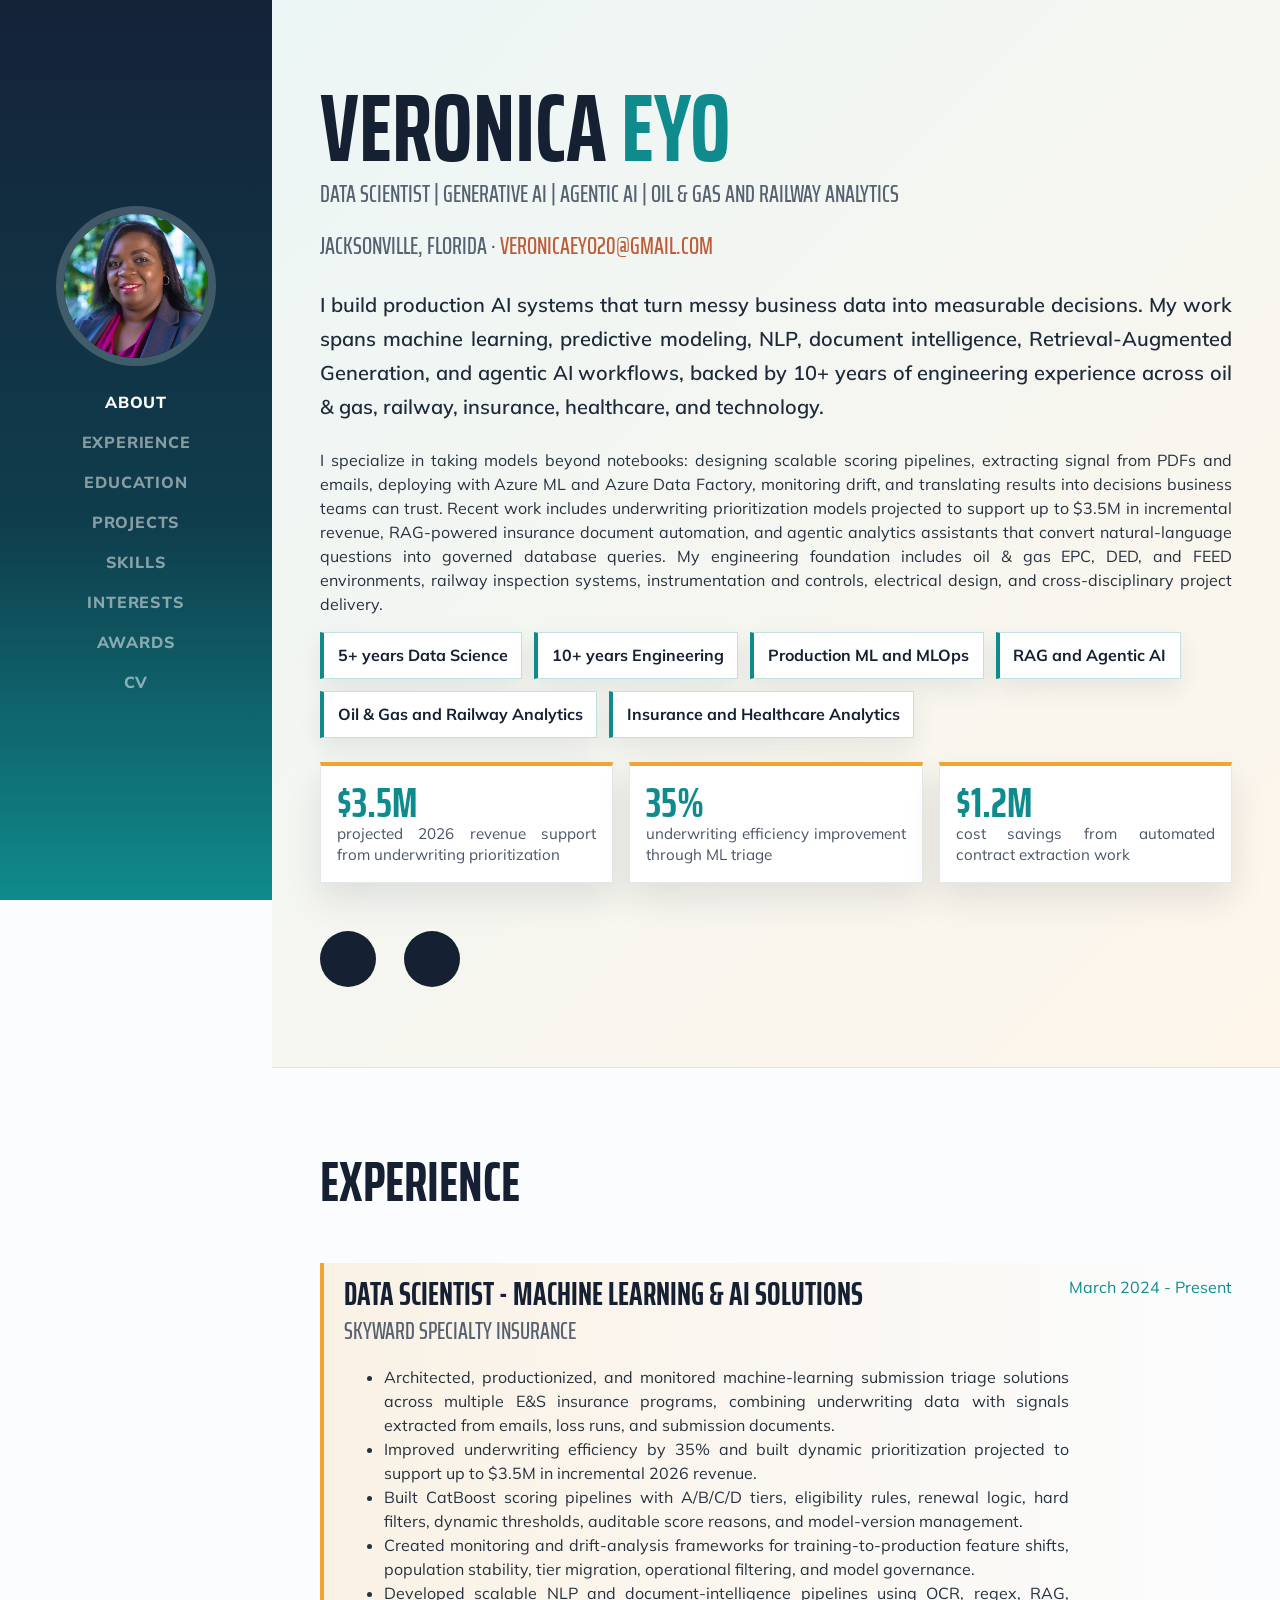
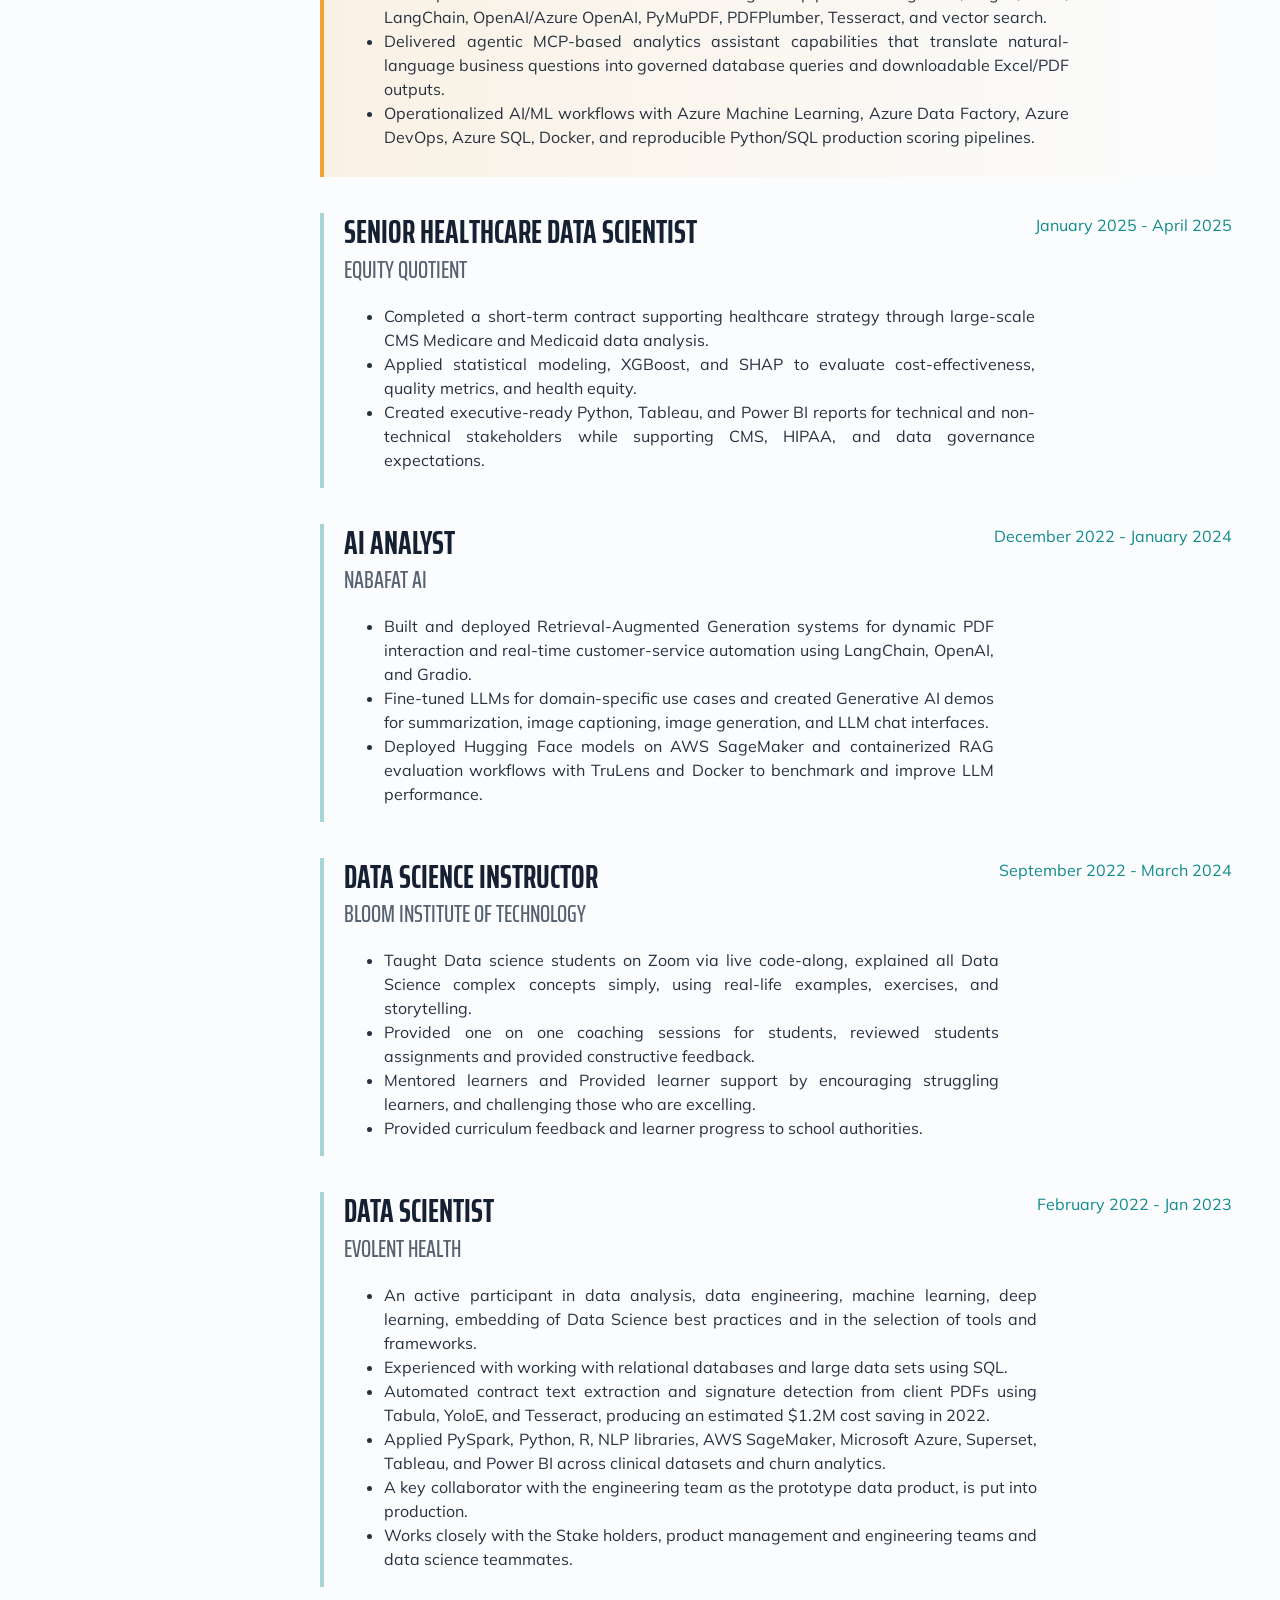
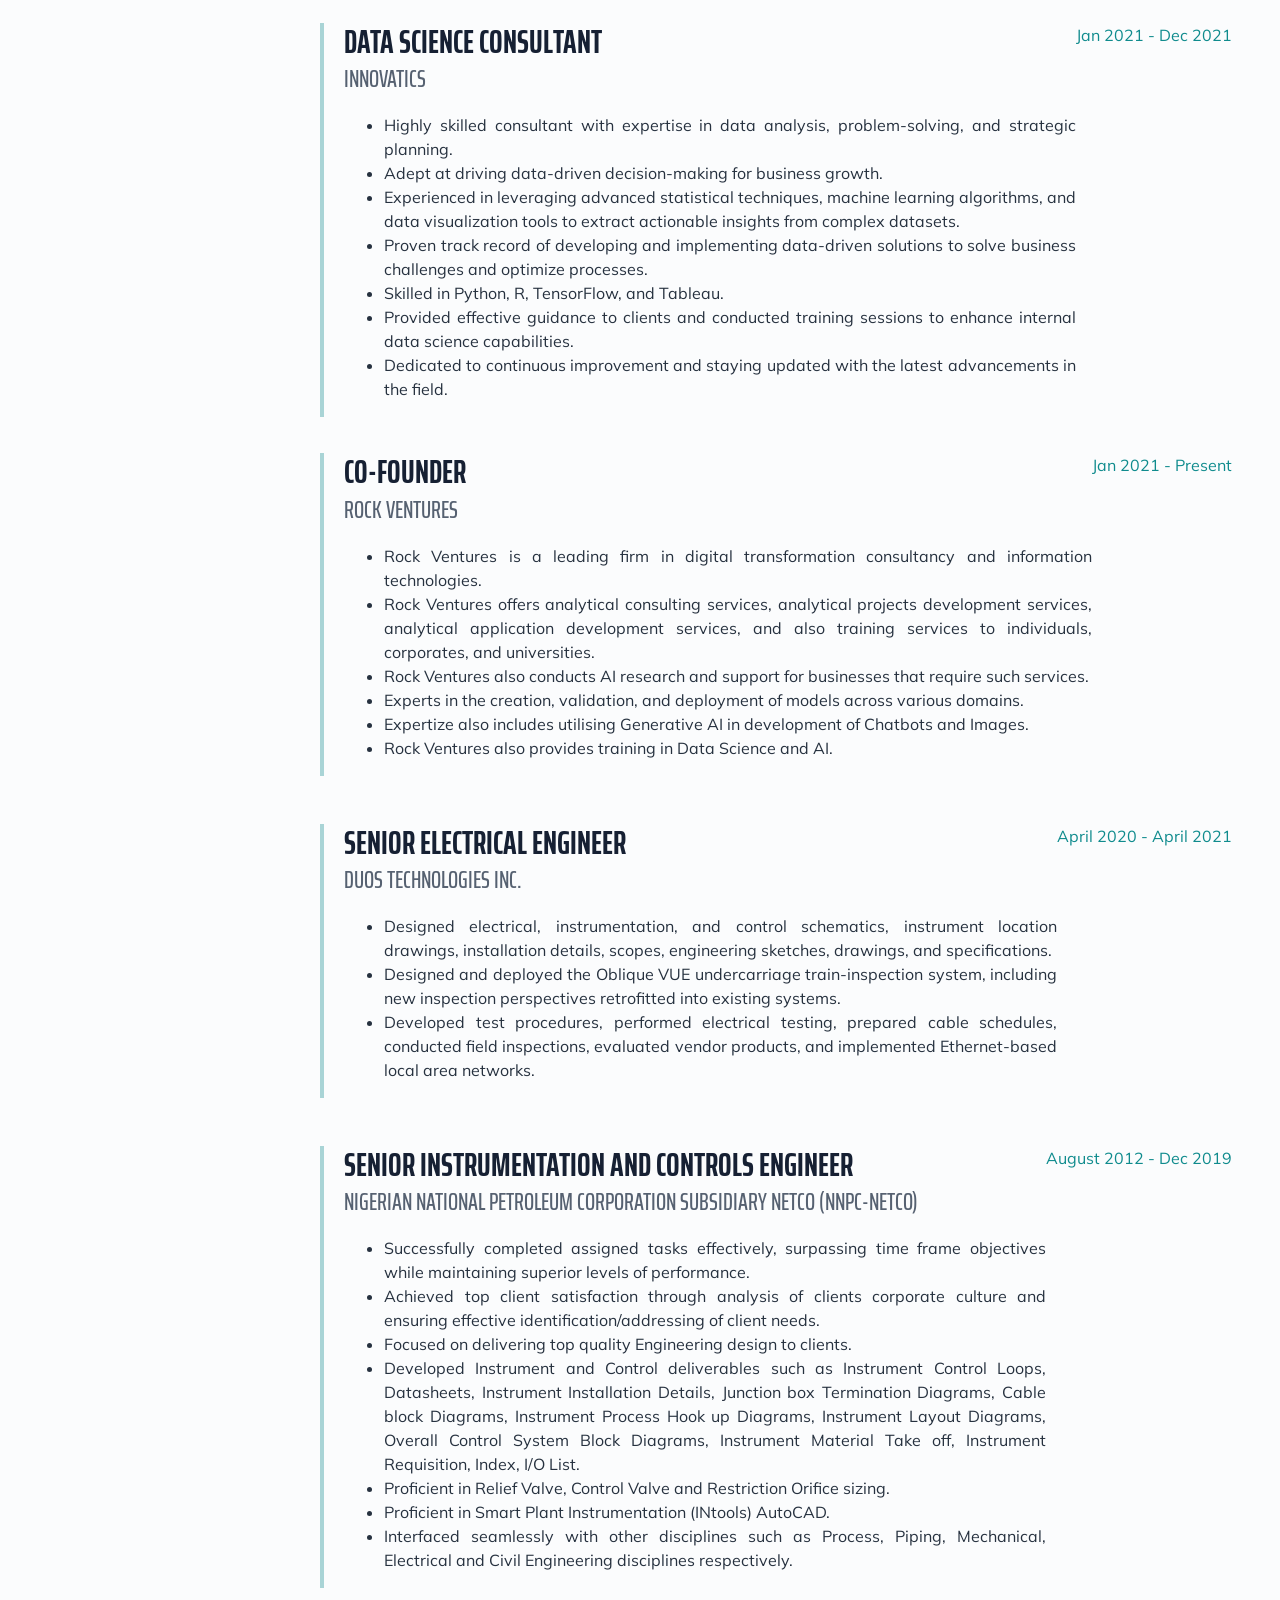
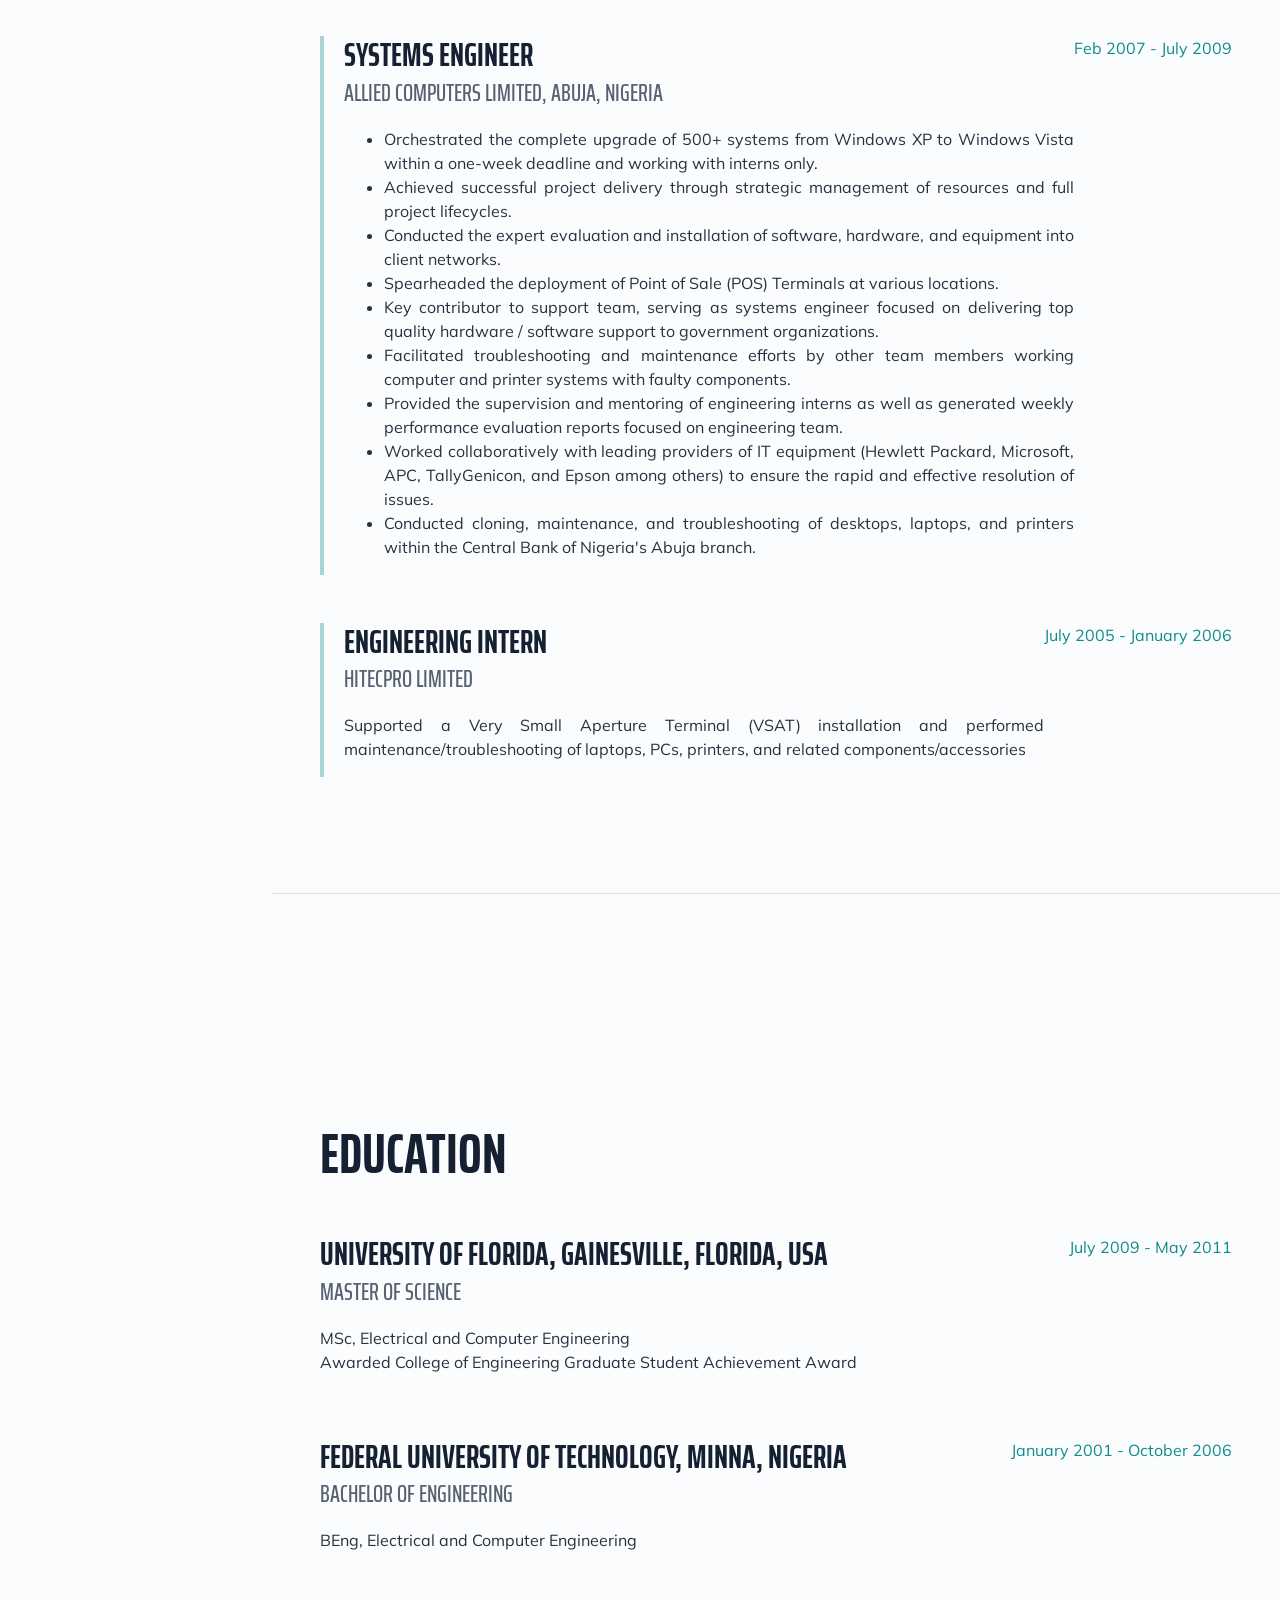
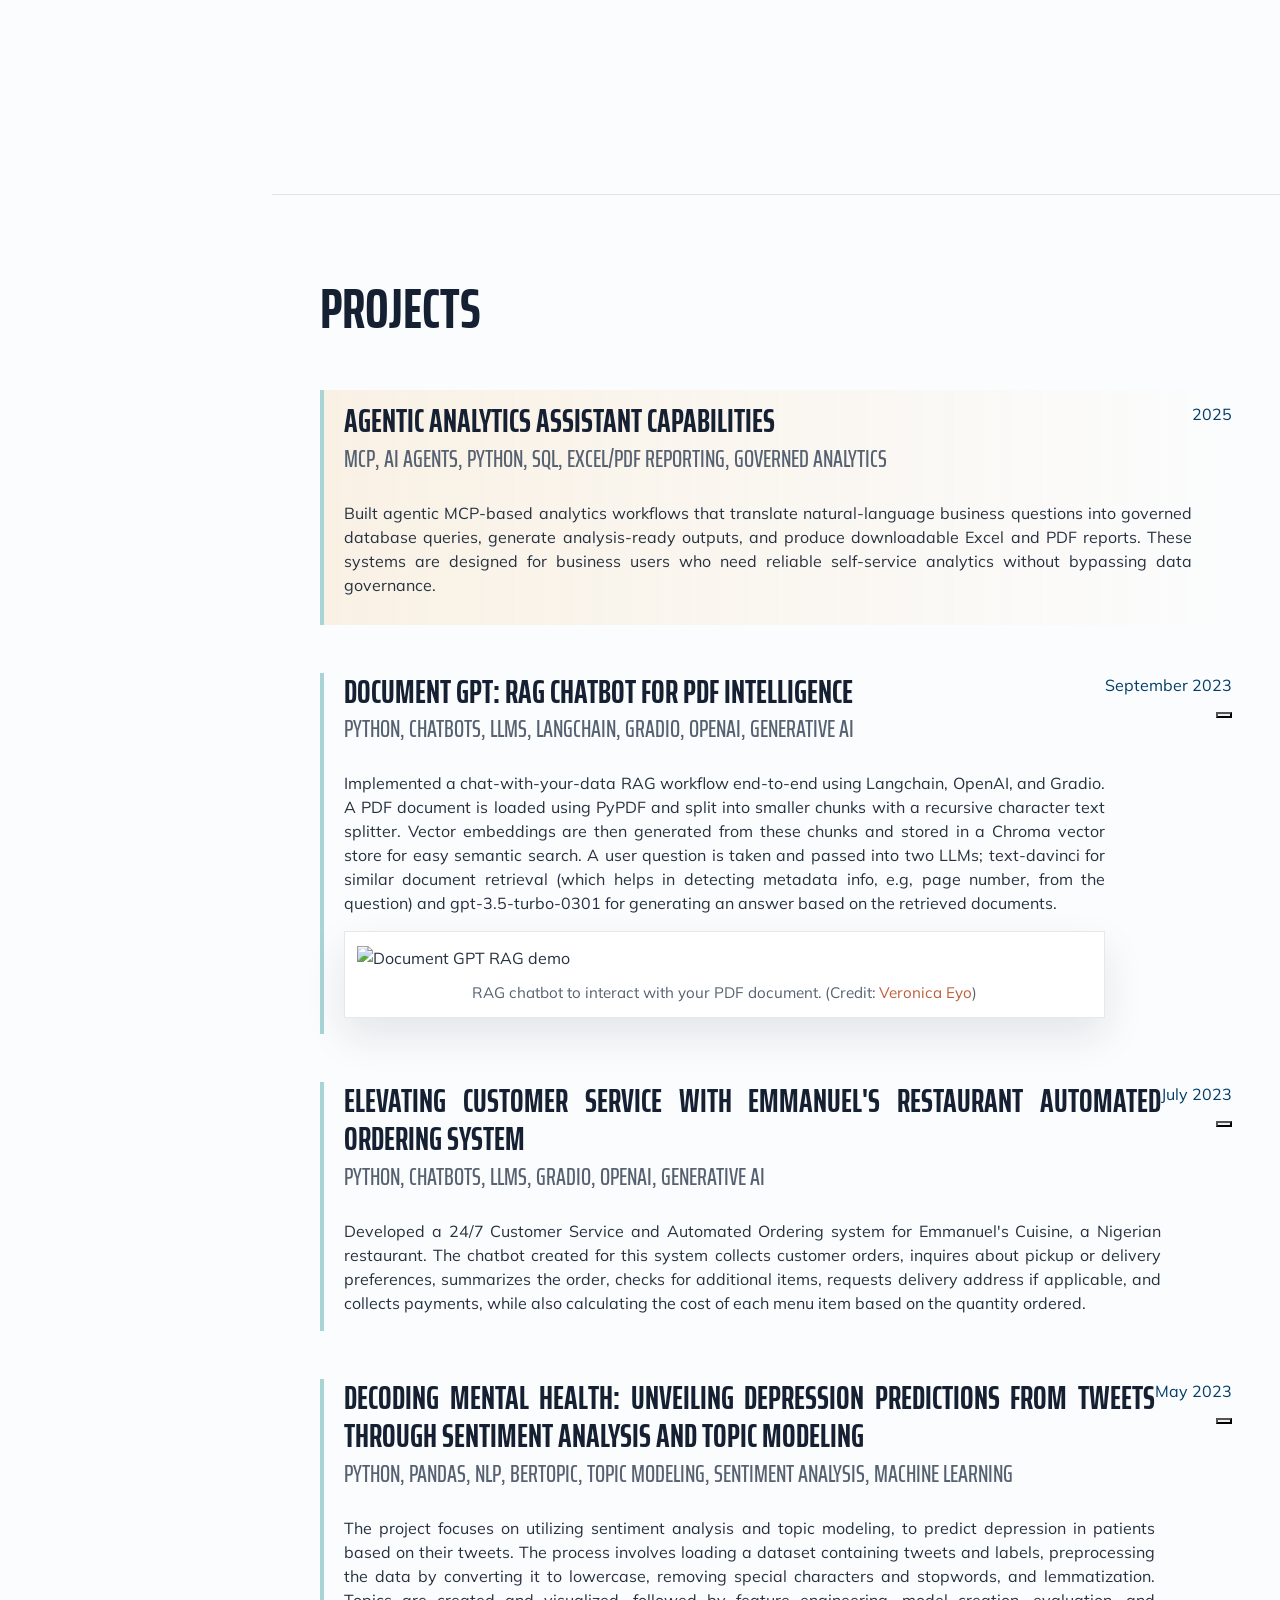
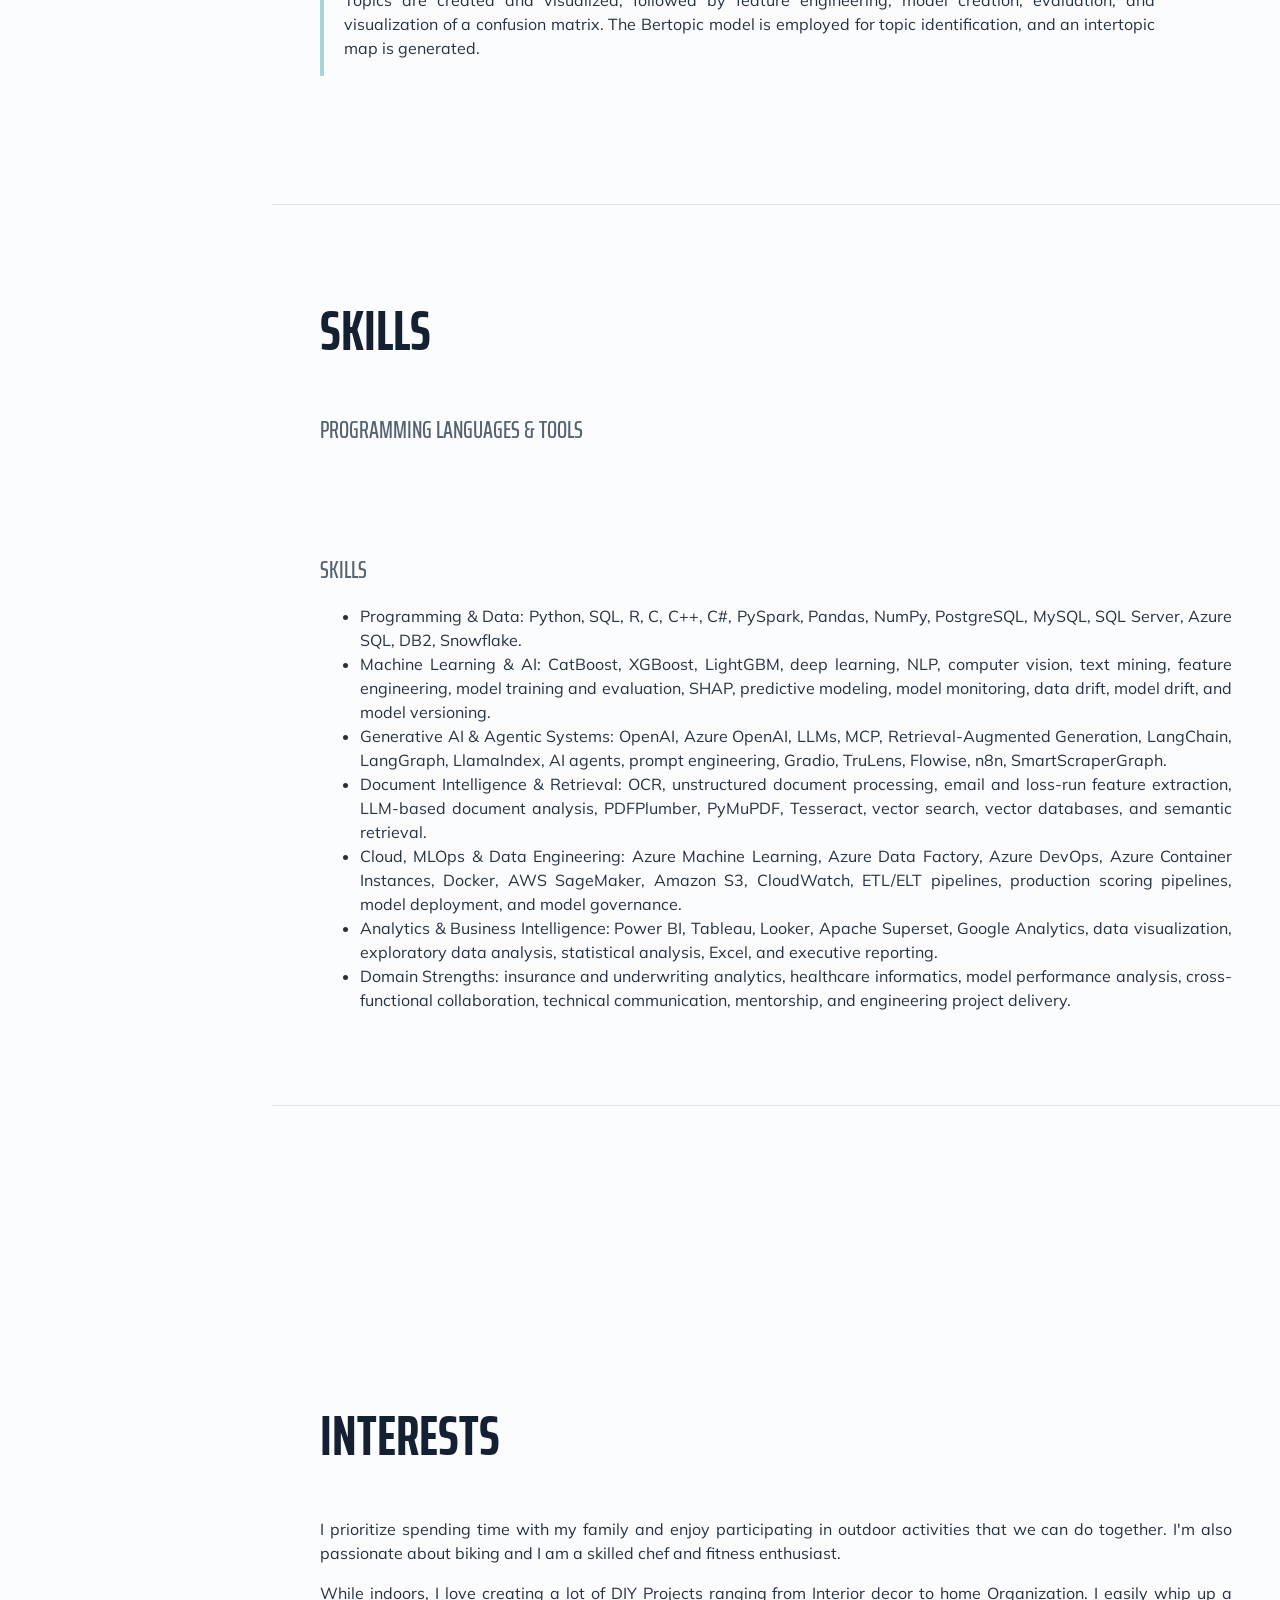
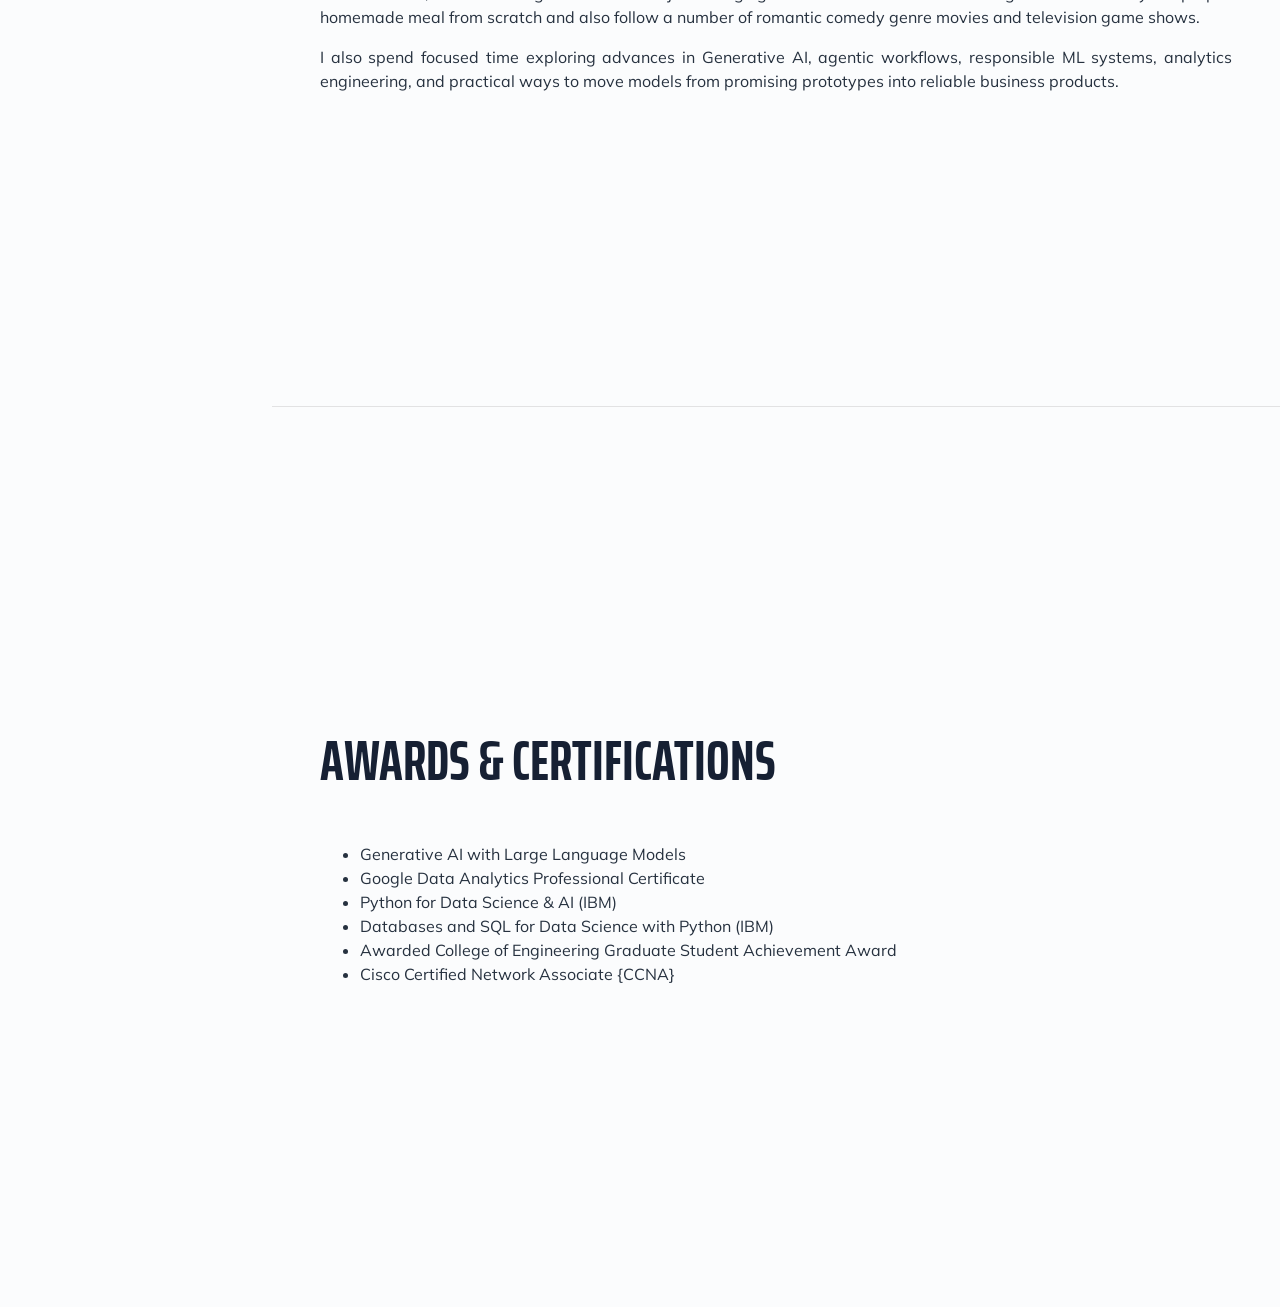
==== index.html @ ffce2d6c "Add Agentic Analytics Assistant project details to portfolio and remove duplicate entry" ====
<!DOCTYPE html>
<html lang="en">

<head>
  <meta charset="utf-8" />
  <meta name="viewport" content="width=device-width, initial-scale=1, shrink-to-fit=no" />
  <meta name="description" content="Veronica Eyo is a production-focused Data Scientist specializing in machine learning, Generative AI, RAG, document intelligence, and agentic AI systems." />
  <meta name="author" content="Veronica Eyo" />
  <title>Veronica Eyo | Data Scientist, Gen AI & Agentic AI</title>
  <link rel="icon" type="image/x-icon" href="assets/img/favicon.ico" />
  <!-- Font Awesome icons (free version)-->
  <script src="https://use.fontawesome.com/releases/v5.13.0/js/all.js" crossorigin="anonymous"></script>
  <!-- Google fonts-->
  <link href="https://fonts.googleapis.com/css?family=Saira+Extra+Condensed:500,700" rel="stylesheet" type="text/css" />
  <link href="https://fonts.googleapis.com/css?family=Muli:400,400i,800,800i" rel="stylesheet" type="text/css" />
  <!-- Core theme CSS (includes Bootstrap)-->
  <link href="css/styles.css" rel="stylesheet" />
  <script src="https://code.iconify.design/1/1.0.7/iconify.min.js"></script>
</head>

<body id="page-top" style="text-align: justify">
  <!-- Navigation-->
  <nav class="navbar navbar-expand-lg navbar-dark bg-primary fixed-top" id="sideNav">
    <a class="navbar-brand js-scroll-trigger" href="#page-top">
      <span class="d-block d-lg-none">VERONICA EYO</span>
      <span class="d-none d-lg-block"><img class="img-fluid img-profile rounded-circle mx-auto mb-2"
          src="assets/img/profile.jpg" alt="" /></span>
    </a>
    <button class="navbar-toggler" type="button" data-toggle="collapse" data-target="#navbarSupportedContent"
      aria-controls="navbarSupportedContent" aria-expanded="false" aria-label="Toggle navigation">
      <span class="navbar-toggler-icon"></span>
    </button>
    <div class="collapse navbar-collapse" id="navbarSupportedContent">
      <ul class="navbar-nav">
        <li class="nav-item">
          <a class="nav-link js-scroll-trigger" href="#about">About</a>
        </li>
        <li class="nav-item">
          <a class="nav-link js-scroll-trigger" href="#experience">Experience</a>
        </li>
        <li class="nav-item">
          <a class="nav-link js-scroll-trigger" href="#education">Education</a>
        </li>

        <li class="nav-item">
          <a class="nav-link js-scroll-trigger" href="#projects">Projects</a>
        </li>
        <li class="nav-item">
          <a class="nav-link js-scroll-trigger" href="#skills">Skills</a>
        </li>
        <li class="nav-item">
          <a class="nav-link js-scroll-trigger" href="#interests">Interests</a>
        </li>
        <li class="nav-item">
          <a class="nav-link js-scroll-trigger" href="#awards">Awards</a>
        </li>

        <li class="nav-item">
          <a class="nav-link js-scroll-trigger" href="veronicas%20resume_rag.pdf" target="_blank" rel="noopener">CV</a>
        </li>
      </ul>
    </div>
  </nav>
  <!-- Page Content-->
  <div class="container-fluid p-0">
    <!-- About-->
    <section class="resume-section" id="about">
      <div class="resume-section-content">
        <h1 class="mb-0">
          VERONICA
          <span class="text-primary"> EYO</span>
        </h1>
        <div class="subheading mb-3">
          Data Scientist | Generative AI | Agentic AI | Oil & Gas and Railway Analytics
        </div>
        <div class="subheading mb-4">
          Jacksonville, Florida &middot;
          <a href="mailto:veronicaeyo20@gmail.com">veronicaeyo20@gmail.com</a>
        </div>

        <p class="lead mb-4" style="text-align: justify">
          I build production AI systems that turn messy business data into measurable decisions. My work spans
          machine learning, predictive modeling, NLP, document intelligence, Retrieval-Augmented Generation,
          and agentic AI workflows, backed by 10+ years of engineering experience across oil & gas, railway,
          insurance, healthcare, and technology.
        </p>
        <p style="text-align: justify">
          I specialize in taking models beyond notebooks: designing scalable scoring pipelines, extracting signal from
          PDFs and emails, deploying with Azure ML and Azure Data Factory, monitoring drift, and translating results
          into decisions business teams can trust. Recent work includes underwriting prioritization models projected
          to support up to $3.5M in incremental revenue, RAG-powered insurance document automation, and agentic
          analytics assistants that convert natural-language questions into governed database queries. My engineering
          foundation includes oil & gas EPC, DED, and FEED environments, railway inspection systems, instrumentation
          and controls, electrical design, and cross-disciplinary project delivery.
        </p>
        <div class="hero-highlights mb-4">
          <span>5+ years Data Science</span>
          <span>10+ years Engineering</span>
          <span>Production ML and MLOps</span>
          <span>RAG and Agentic AI</span>
          <span>Oil & Gas and Railway Analytics</span>
          <span>Insurance and Healthcare Analytics</span>
        </div>
        <div class="impact-grid mb-5">
          <div class="impact-card">
            <strong>$3.5M</strong>
            <span>projected 2026 revenue support from underwriting prioritization</span>
          </div>
          <div class="impact-card">
            <strong>35%</strong>
            <span>underwriting efficiency improvement through ML triage</span>
          </div>
          <div class="impact-card">
            <strong>$1.2M</strong>
            <span>cost savings from automated contract extraction work</span>
          </div>
        </div>

        <p></p>
        <div class="social-icons">
          <a class="social-icon" href="https://www.linkedin.com/in/veronica-eyo-4a17896/" target="_blank" rel="noopener"><i
              class="fab fa-linkedin-in"></i></a>
          <a class="social-icon" href="https://github.com/veronicaeyo" target="_blank" rel="noopener"><i class="fab fa-github"></i></a>
        </div>
      </div>
    </section>
    <hr class="m-0" />
    <!-- Experience-->
    <section class="resume-section" id="experience">
      <div class="resume-section-content">
        <h2 class="mb-5">Experience</h2>
        <div class="d-flex flex-column flex-md-row justify-content-between">
          <div class="flex-grow-1">
            <h3 class="mb-0">Data Scientist - Machine Learning & AI Solutions</h3>
            <div class="subheading mb-3">Skyward Specialty Insurance</div>
            <p style="text-align:justify;">
            <ul>
              <li>Architected, productionized, and monitored machine-learning submission triage solutions across multiple E&S insurance programs, combining underwriting data with signals extracted from emails, loss runs, and submission documents.</li>
              <li>Improved underwriting efficiency by 35% and built dynamic prioritization projected to support up to $3.5M in incremental 2026 revenue.</li>
              <li>Built CatBoost scoring pipelines with A/B/C/D tiers, eligibility rules, renewal logic, hard filters, dynamic thresholds, auditable score reasons, and model-version management.</li>
              <li>Created monitoring and drift-analysis frameworks for training-to-production feature shifts, population stability, tier migration, operational filtering, and model governance.</li>
              <li>Developed scalable NLP and document-intelligence pipelines using OCR, regex, RAG, LangChain, OpenAI/Azure OpenAI, PyMuPDF, PDFPlumber, Tesseract, and vector search.</li>
              <li>Delivered agentic MCP-based analytics assistant capabilities that translate natural-language business questions into governed database queries and downloadable Excel/PDF outputs.</li>
              <li>Operationalized AI/ML workflows with Azure Machine Learning, Azure Data Factory, Azure DevOps, Azure SQL, Docker, and reproducible Python/SQL production scoring pipelines.</li>
            </ul>
            </p>
          </div>
          <div class="flex-shrink-0">
            <span class="text-primary">March 2024 - Present</span>
          </div>
        </div>
        <div class="d-flex flex-column flex-md-row justify-content-between">
          <div class="flex-grow-1">
            <h3 class="mb-0">Senior Healthcare Data Scientist</h3>
            <div class="subheading mb-3">Equity Quotient</div>
            <p>
            <ul>
              <li>Completed a short-term contract supporting healthcare strategy through large-scale CMS Medicare and Medicaid data analysis.</li>
              <li>Applied statistical modeling, XGBoost, and SHAP to evaluate cost-effectiveness, quality metrics, and health equity.</li>
              <li>Created executive-ready Python, Tableau, and Power BI reports for technical and non-technical stakeholders while supporting CMS, HIPAA, and data governance expectations.</li>
            </ul>
            </p>
          </div>
          <div class="flex-shrink-0">
            <span class="text-primary">January 2025 - April 2025</span>
          </div>
        </div>
        <div class="d-flex flex-column flex-md-row justify-content-between">
          <div class="flex-grow-1">
            <h3 class="mb-0">AI Analyst</h3>
            <div class="subheading mb-3">Nabafat AI</div>
            <p>
            <ul>
              <li>Built and deployed Retrieval-Augmented Generation systems for dynamic PDF interaction and real-time customer-service automation using LangChain, OpenAI, and Gradio.</li>
              <li>Fine-tuned LLMs for domain-specific use cases and created Generative AI demos for summarization, image captioning, image generation, and LLM chat interfaces.</li>
              <li>Deployed Hugging Face models on AWS SageMaker and containerized RAG evaluation workflows with TruLens and Docker to benchmark and improve LLM performance.</li>
            </ul>
            </p>
          </div>
          <div class="flex-shrink-0">
            <span class="text-primary">December 2022 - January 2024</span>
          </div>
        </div>
        <div class="d-flex flex-column flex-md-row justify-content-between">
          <div class="flex-grow-1">
            <h3 class="mb-0">Data Science Instructor</h3>
            <div class="subheading mb-3">Bloom Institute of Technology</div>
            <p>
            <ul>
              <li>Taught Data science students on Zoom via live code-along, explained all Data Science complex concepts
                simply, using real-life examples, exercises, and storytelling.</li>
              <li>Provided one on one coaching sessions for students, reviewed students assignments and provided
                constructive feedback.</li>
              <li>Mentored learners and Provided learner support by encouraging struggling learners, and challenging
                those who are excelling.</li>
              <li>Provided curriculum feedback and learner progress to school authorities.</li>
            </ul>
            </p>
          </div>
          <div class="flex-shrink-0">
            <span class="text-primary">September 2022 - March 2024</span>
          </div>
        </div>
        <div class="d-flex flex-column flex-md-row justify-content-between">
          <div class="flex-grow-1">
            <h3 class="mb-0">Data Scientist</h3>
            <div class="subheading mb-3">Evolent Health</div>
            <p style="text-align:justify;">
            <ul>
              <li>An active participant in data analysis, data engineering, machine learning, deep learning, embedding
                of Data Science best practices and in the selection of tools and frameworks.</li>
              <li>Experienced with working with relational databases and large data sets using SQL.</li>
              <li>Automated contract text extraction and signature detection from client PDFs using Tabula, YoloE, and Tesseract, producing an estimated $1.2M cost saving in 2022.</li>
              <li>Applied PySpark, Python, R, NLP libraries, AWS SageMaker, Microsoft Azure, Superset, Tableau, and Power BI across clinical datasets and churn analytics.</li>
              <li>A key collaborator with the engineering team as the prototype data product, is put into production.
              </li>
              <li>Works closely with the Stake holders, product management and engineering teams and data science
                teammates.</li>
            </ul>
            </p>
          </div>
          <div class="flex-shrink-0">
            <span class="text-primary">February 2022 - Jan 2023</span>
          </div>
        </div>
        <div class="d-flex flex-column flex-md-row justify-content-between">
          <div class="flex-grow-1">
            <h3 class="mb-0">Data Science Consultant</h3>
            <div class="subheading mb-3">Innovatics</div>
            <p>
            <ul>
              <li>Highly skilled consultant with expertise in data analysis, problem-solving, and strategic planning.
              </li>
              <li>Adept at driving data-driven decision-making for business growth.</li>
              <li>Experienced in leveraging advanced statistical techniques, machine learning algorithms, and data
                visualization tools to extract actionable insights from complex datasets.</li>
              <li>Proven track record of developing and implementing data-driven solutions to solve business challenges
                and optimize processes.</li>
              <li>Skilled in Python, R, TensorFlow, and Tableau.</li>
              <li>Provided effective guidance to clients and conducted training sessions to enhance internal data
                science capabilities.</li>
              <li>Dedicated to continuous improvement and staying updated with the latest advancements in the field.
              </li>
            </ul>
            </p>
          </div>
          <div class="flex-shrink-0">
            <span class="text-primary">Jan 2021 - Dec 2021</span>
          </div>
        </div>
        <div class="d-flex flex-column flex-md-row justify-content-between mb-5">
          <div class="flex-grow-1">
            <h3 class="mb-0">Co-Founder</h3>
            <div class="subheading mb-3">Rock Ventures</div>
            <p>
            <ul>
              <li>Rock Ventures is a leading firm in digital transformation consultancy and information technologies.
              </li>
              <li>Rock Ventures offers analytical consulting services, analytical projects development services,
                analytical application development services, and also training services to individuals, corporates, and
                universities.</li>
              <li>Rock Ventures also conducts AI research and support for businesses that require such services.</li>
              <li>Experts in the creation, validation, and deployment of models across various domains.</li>
              <li>Expertize also includes utilising Generative AI in development of Chatbots and Images.</li>
              <li>Rock Ventures also provides training in Data Science and AI.</li>
            </ul>
            </p>
          </div>
          <div class="flex-shrink-0">
            <span class="text-primary">Jan 2021 - Present</span>
          </div>
        </div>
        <div class="d-flex flex-column flex-md-row justify-content-between mb-5">
          <div class="flex-grow-1">
            <h3 class="mb-0">Senior Electrical Engineer</h3>
            <div class="subheading mb-3">Duos Technologies Inc.</div>
            <p>
            <ul>
              <li>Designed electrical, instrumentation, and control schematics, instrument location drawings, installation details, scopes, engineering sketches, drawings, and specifications.</li>
              <li>Designed and deployed the Oblique VUE undercarriage train-inspection system, including new inspection perspectives retrofitted into existing systems.</li>
              <li>Developed test procedures, performed electrical testing, prepared cable schedules, conducted field inspections, evaluated vendor products, and implemented Ethernet-based local area networks.</li>
            </ul>
            </p>
          </div>
          <div class="flex-shrink-0">
            <span class="text-primary">April 2020 - April 2021</span>
          </div>
        </div>
        <div class="d-flex flex-column flex-md-row justify-content-between mb-5">
          <div class="flex-grow-1">
            <h3 class="mb-0">Senior Instrumentation and Controls Engineer</h3>
            <div class="subheading mb-3">
              Nigerian National Petroleum Corporation Subsidiary NETCO
              (NNPC-NETCO)
            </div>
            <ul>
              <li>
                Successfully completed assigned tasks effectively, surpassing
                time frame objectives while maintaining superior levels of
                performance.
              </li>
              <li>
                Achieved top client satisfaction through analysis of clients
                corporate culture and ensuring effective identification/addressing of client needs.
              </li>
              <li>
                Focused on delivering top quality Engineering design to
                clients.
              </li>
              <li>
                Developed Instrument and Control deliverables such as
                Instrument Control Loops, Datasheets, Instrument Installation
                Details, Junction box Termination Diagrams, Cable block
                Diagrams, Instrument Process Hook up Diagrams,
                Instrument Layout Diagrams, Overall Control System Block
                Diagrams, Instrument Material Take off, Instrument
                Requisition, Index, I/O List.
              </li>
              <li>
                Proficient in Relief Valve, Control Valve and Restriction
                Orifice sizing.
              </li>
              <li>
                Proficient in Smart Plant Instrumentation (INtools)
                AutoCAD.
              </li>
              <li>
                Interfaced seamlessly with other disciplines such as Process,
                Piping, Mechanical, Electrical and Civil Engineering
                disciplines respectively.
              </li>
            </ul>
          </div>
          <div class="flex-shrink-0">
            <span class="text-primary">August 2012 - Dec 2019</span>
          </div>
        </div>
        <div class="d-flex flex-column flex-md-row justify-content-between mb-5">
          <div class="flex-grow-1">
            <h3 class="mb-0">Systems Engineer</h3>
            <div class="subheading mb-3">
              Allied Computers Limited, Abuja, Nigeria
            </div>
            <p>
            <ul>
              <li>Orchestrated the complete upgrade of 500+ systems from Windows XP to Windows Vista within a one-week
                deadline and working with interns only.</li>
              <li>Achieved successful project delivery through strategic management of resources and full project
                lifecycles.</li>
              <li>Conducted the expert evaluation and installation of software, hardware, and equipment into client
                networks.</li>
              <li>Spearheaded the deployment of Point of Sale (POS) Terminals at various locations.</li>
              <li>Key contributor to support team, serving as systems engineer focused on delivering top quality
                hardware / software support to government organizations.</li>
              <li>Facilitated troubleshooting and maintenance efforts by other team members working computer and printer
                systems with faulty components.</li>
              <li>Provided the supervision and mentoring of engineering interns as well as generated weekly performance
                evaluation reports focused on engineering team.</li>
              <li>Worked collaboratively with leading providers of IT equipment (Hewlett Packard, Microsoft, APC,
                TallyGenicon, and Epson among others) to ensure the rapid and effective resolution of issues.</li>
              <li>Conducted cloning, maintenance, and troubleshooting of desktops, laptops, and printers within the
                Central Bank of Nigeria's Abuja branch.</li>
            </ul>
            </p>
          </div>
          <div class="flex-shrink-0">
            <span class="text-primary">Feb 2007 - July 2009</span>
          </div>
        </div>
        <div class="d-flex flex-column flex-md-row justify-content-between">
          <div class="flex-grow-1">
            <h3 class="mb-0">Engineering Intern</h3>
            <div class="subheading mb-3">Hitecpro Limited</div>
            <p>
              Supported a Very Small Aperture Terminal (VSAT) installation and
              performed maintenance/troubleshooting of laptops, PCs,
              printers, and related components/accessories
            </p>
          </div>
          <div class="flex-shrink-0">
            <span class="text-primary">July 2005 - January 2006</span>
          </div>
        </div>
      </div>
    </section>
    <hr class="m-0" />
    <!-- Education-->
    <section class="resume-section" id="education">
      <div class="resume-section-content">
        <h2 class="mb-5">Education</h2>
        <div class="d-flex flex-column flex-md-row justify-content-between mb-5">
          <div class="flex-grow-1">
            <h3 class="mb-0">
              University of Florida, Gainesville, Florida, USA
            </h3>
            <div class="subheading mb-3">Master of Science</div>
            <div>MSc, Electrical and Computer Engineering</div>
            <p>
              Awarded College of Engineering Graduate Student Achievement
              Award
            </p>
          </div>
          <div class="flex-shrink-0">
            <span class="text-primary">July 2009 - May 2011</span>
          </div>
        </div>
        <div class="d-flex flex-column flex-md-row justify-content-between">
          <div class="flex-grow-1">
            <h3 class="mb-0">
              Federal University of Technology, Minna, Nigeria
            </h3>
            <div class="subheading mb-3">Bachelor of Engineering</div>
            <div>BEng, Electrical and Computer Engineering</div>
            <p></p>
          </div>
          <div class="flex-shrink-0">
            <span class="text-primary">January 2001 - October 2006</span>
          </div>
        </div>
      </div>
    </section>
    <hr class="m-0" />
    <!-- Projects-->
    <section class="resume-section" id="projects">
      <div class="resume-section-content">
        <h2 class="mb-5">Projects</h2>
        <div class="d-flex flex-column flex-md-row justify-content-between mb-5 project-callout">
          <div class="flex-grow-1">
            <h3 class="mb-0">Agentic Analytics Assistant Capabilities</h3>
            <div class="subheading mb-4">MCP, AI Agents, Python, SQL, Excel/PDF Reporting, Governed Analytics
            </div>
            <p style="text-align:justify;"> Built agentic MCP-based analytics workflows that translate
              natural-language business questions into governed database queries, generate analysis-ready outputs,
              and produce downloadable Excel and PDF reports. These systems are designed for business users who need
              reliable self-service analytics without bypassing data governance.
            </p>
          </div>
          <div class="flex-shrink-0">
            <span class="text-right"> 2025 </span>
          </div>
        </div>
        <div class="d-flex flex-column flex-md-row justify-content-between mb-5">
          <div class="flex-grow-1">
            <h3 class="mb-0">Document GPT: RAG Chatbot for PDF Intelligence </h3>
            <div class="subheading mb-4">Python, Chatbots, LLMs, Langchain, Gradio, OpenAI, Generative AI
            </div>
            <p style="text-align:justify;"> Implemented a chat-with-your-data RAG workflow end-to-end using Langchain, OpenAI, and Gradio. 
              A PDF document is loaded using PyPDF and split into smaller chunks with a recursive character text splitter. 
              Vector embeddings are then generated from these chunks and stored in a Chroma vector store for easy semantic search. 
              A user question is taken and passed into two LLMs; text-davinci for similar document retrieval (which helps in detecting metadata info, e.g, page number, from the question) and 
              gpt-3.5-turbo-0301 for generating an answer based on the retrieved documents.
            </p>
            <figure class="featured-media"> <img src="assets/img/demo.gif" alt="Document GPT RAG demo" style="width:100%;height:510px;">
              <figcaption>RAG chatbot to interact with your PDF document. (Credit: <a href="https://veronicaeyo.github.io/#about"
                  target="_blank">
                  Veronica Eyo</a>) </figcaption>
            </figure>
          </div>
          <div class="flex-shrink-0">
            <span class="text-right"> September 2023 <br>
              <a class="button" href="https://github.com/veronicaeyo/document-gpt" target="_blank"><button> <i
                    class="fab fa-github"></i></button></a>
            </span>
          </div>
        </div>
        <div class="d-flex flex-column flex-md-row justify-content-between mb-5">
          <div class="flex-grow-1">
            <h3 class="mb-0">Elevating Customer Service with Emmanuel's Restaurant Automated Ordering System</h3>
            <div class="subheading mb-4">Python, Chatbots, LLMs, Gradio, OpenAI, Generative AI
            </div>
            <p style="text-align:justify;"> Developed a 24/7 Customer Service and Automated Ordering system for Emmanuel's Cuisine, 
              a Nigerian restaurant. The chatbot created for this system collects customer orders, 
              inquires about pickup or delivery preferences, summarizes the order, checks for additional items, 
              requests delivery address if applicable, and collects payments, 
              while also calculating the cost of each menu item based on the quantity ordered. 
            </p>
          </div>
          <div class="flex-shrink-0">
            <span class="text-right"> July 2023 <br>
              <a class="button" href="https://github.com/veronicaeyo/chatbot" target="_blank"><button> <i
                    class="fab fa-github"></i></button></a>
            </span>
          </div>
        </div>
        <div class="d-flex flex-column flex-md-row justify-content-between mb-5">
          <div class="flex-grow-1">
            <h3 class="mb-0">Decoding Mental Health: Unveiling Depression Predictions from Tweets through Sentiment Analysis and Topic Modeling</h3>
            <div class="subheading mb-4">Python, Pandas, NLP, Bertopic, Topic Modeling, Sentiment Analysis, Machine Learning
            </div>
            <p style="text-align:justify;"> The project focuses on utilizing sentiment analysis and topic modeling, 
              to predict depression in patients based on their tweets. 
              The process involves loading a dataset containing tweets and labels,
               preprocessing the data by converting it to lowercase, removing special characters and stopwords, and lemmatization. 
              Topics are created and visualized, followed by feature engineering, model creation, evaluation, 
              and visualization of a confusion matrix. 
              The Bertopic model is employed for topic identification, and an intertopic map is generated.
            </p>
          </div>
          <div class="flex-shrink-0">
            <span class="text-right"> May 2023 <br>
              <a class="button" href="https://github.com/veronicaeyo/sentiment-analysis-topic-modelling" target="_blank"><button> <i
                    class="fab fa-github"></i></button></a>
            </span>
          </div>
        </div>
        <!-- <ul class="fa-ul mb-0">
          <li>
            <span class="fa-li"><i class="fas fa-trophy text-warning"></i></span>
            AI_image-gen-dalle(Generative AI)
          </li>
          <li>
            <span class="fa-li"><i class="fas fa-trophy text-warning"></i></span>
            Chatbot for a Nigerian Restaurant(LLM)
          </li>
          <li>
            <span class="fa-li"><i class="fas fa-trophy text-warning"></i></span>
            Sentiment Analysis and Topic Modelling (NLP)
          </li>
          <li>
            <span class="fa-li"><i class="fas fa-trophy text-warning"></i></span>
            Credit Card Fraud prediction(Classification)
          </li>
          <li>
            <span class="fa-li"><i class="fas fa-trophy text-warning"></i></span>
            Energy Consumption Prediction Project(Time Series)
          </li>
          <li>
            <span class="fa-li"><i class="fas fa-trophy text-warning"></i></span>
            Breast Cancer detection Project (Classification)
          </li>
          <li>
            <span class="fa-li"><i class="fas fa-trophy text-warning"></i></span>
            Florida State High School Scores Prediction Project(Regression)
          </li>
          <li>
            <span class="fa-li"><i class="fas fa-trophy text-warning"></i></span>
            Hospital readmission Prediction Project(Classification)
          </li>
          <li>
            <span class="fa-li"><i class="fas fa-trophy text-warning"></i></span>
            Market Basket Analysis Project(Association Rules)
          </li>
          <li>
            <span class="fa-li"><i class="fas fa-trophy text-warning"></i></span>
            Employee Retention Project (Clustering and Anomaly detection)
          </li>
        </ul> -->
      </div>
    </section>
  </div>
  <hr class="m-0" />
  <!-- Skills-->
  <section class="resume-section" id="skills">
    <div class="resume-section-content">
      <h2 class="mb-5">Skills</h2>
      <div class="subheading mb-3">Programming Languages & Tools</div>
      <ul class="list-inline dev-icons">
        <li class="iconify" data-icon="logos:python" data-inline="false"></li>
        <li class="iconify" data-icon="simple-icons:pandas" data-inline="false"></li>
        <li class="iconify" data-icon="logos:r-lang" data-inline="false"></li>
        <li class="list-inline-item"><i class="fab fa-git"></i></li>
        <li class="iconify" data-icon="cib:postgresql" data-inline="false"></li>
        <li class="iconify" data-icon="vscode-icons:file-type-sql" data-inline="false"></li>
        <li class="iconify" data-icon="simple-icons:scikitlearn" data-inline="false"></li>
        <li class="iconify" data-icon="logos:microsoft-azure" data-inline="false"></li>
        <li class="iconify" data-icon="simple-icons:streamlit" data-inline="false"></li>
        <li class="iconify" data-icon="tabler:message-chatbot" data-inline="false"></li>
        <li class="iconify" data-icon="logos:aws" data-inline="false"></li>
      </ul>
      <div class="subheading mb-3">Skills</div>
      <ul class="fa-ul mb-0">
        <li>
          <span class="fa-li"><i class="fas fa-check"></i></span>
          Programming & Data: Python, SQL, R, C, C++, C#, PySpark, Pandas, NumPy, PostgreSQL, MySQL, SQL Server, Azure SQL, DB2, Snowflake.
        </li>
        <li>
          <span class="fa-li"><i class="fas fa-check"></i></span>
          Machine Learning & AI: CatBoost, XGBoost, LightGBM, deep learning, NLP, computer vision, text mining, feature engineering, model training and evaluation, SHAP, predictive modeling, model monitoring, data drift, model drift, and model versioning.
        </li>
        <li>
          <span class="fa-li"><i class="fas fa-check"></i></span>
          Generative AI & Agentic Systems: OpenAI, Azure OpenAI, LLMs, MCP, Retrieval-Augmented Generation, LangChain, LangGraph, LlamaIndex, AI agents, prompt engineering, Gradio, TruLens, Flowise, n8n, SmartScraperGraph.
        </li>
        <li>
          <span class="fa-li"><i class="fas fa-check"></i></span>
          Document Intelligence & Retrieval: OCR, unstructured document processing, email and loss-run feature extraction, LLM-based document analysis, PDFPlumber, PyMuPDF, Tesseract, vector search, vector databases, and semantic retrieval.
        </li>
        <li>
          <span class="fa-li"><i class="fas fa-check"></i></span>
          Cloud, MLOps & Data Engineering: Azure Machine Learning, Azure Data Factory, Azure DevOps, Azure Container Instances, Docker, AWS SageMaker, Amazon S3, CloudWatch, ETL/ELT pipelines, production scoring pipelines, model deployment, and model governance.
        </li>
        <li>
          <span class="fa-li"><i class="fas fa-check"></i></span>
          Analytics & Business Intelligence: Power BI, Tableau, Looker, Apache Superset, Google Analytics, data visualization, exploratory data analysis, statistical analysis, Excel, and executive reporting.
        </li>
        <li>
          <span class="fa-li"><i class="fas fa-check"></i></span>
          Domain Strengths: insurance and underwriting analytics, healthcare informatics, model performance analysis, cross-functional collaboration, technical communication, mentorship, and engineering project delivery.
        </li>
      </ul>
    </div>
  </section>
  <hr class="m-0" />
  <!-- Interests-->
  <section class="resume-section" id="interests">
    <div class="resume-section-content">
      <h2 class="mb-5">Interests</h2>
      <p>
        I prioritize spending time with my family and enjoy participating in
        outdoor activities that we can do together. I'm also passionate about
        biking and I am a skilled chef and fitness enthusiast.
      </p>
      <p class="mb-0">
        While indoors, I love creating a lot of DIY Projects ranging from
        Interior decor to home Organization. I easily whip up a homemade meal
        from scratch and also follow a number of romantic comedy genre movies
        and television game shows.
      </p>
      <p></p>
      <p class="mb-0">
        I also spend focused time exploring advances in Generative AI, agentic workflows,
        responsible ML systems, analytics engineering, and practical ways to move models
        from promising prototypes into reliable business products.
      </p>
      <p></p>
    </div>
  </section>
  <hr class="m-0" />
  <!-- Awards-->
  <section class="resume-section" id="awards">
    <div class="resume-section-content">
      <h2 class="mb-5">Awards & Certifications</h2>
      <ul class="fa-ul mb-0">
        <li>
          <span class="fa-li"><i class="fas fa-trophy text-warning"></i></span>
          Generative AI with Large Language Models
        </li>
        <li>
          <span class="fa-li"><i class="fas fa-trophy text-warning"></i></span>
          Google Data Analytics Professional Certificate
        </li>
        <li>
          <span class="fa-li"><i class="fas fa-trophy text-warning"></i></span>
          Python for Data Science & AI (IBM)
        </li>
        <li>
          <span class="fa-li"><i class="fas fa-trophy text-warning"></i></span>
          Databases and SQL for Data Science with Python (IBM)
        </li>
        <li>
          <span class="fa-li"><i class="fas fa-trophy text-warning"></i></span>
          Awarded College of Engineering Graduate Student Achievement Award
        </li>
        <li>
          <span class="fa-li"><i class="fas fa-trophy text-warning"></i></span>
          Cisco Certified Network Associate {CCNA}
        </li>
      </ul>
    </div>
  </section>

  <!-- Bootstrap core JS-->
  <script src="https://cdnjs.cloudflare.com/ajax/libs/jquery/3.5.1/jquery.min.js"></script>
  <script src="https://stackpath.bootstrapcdn.com/bootstrap/4.5.0/js/bootstrap.bundle.min.js"></script>
  <!-- Third party plugin JS-->
  <script src="https://cdnjs.cloudflare.com/ajax/libs/jquery-easing/1.4.1/jquery.easing.min.js"></script>
  <!-- Core theme JS-->
  <script src="js/scripts.js"></script>
</body>

</html>
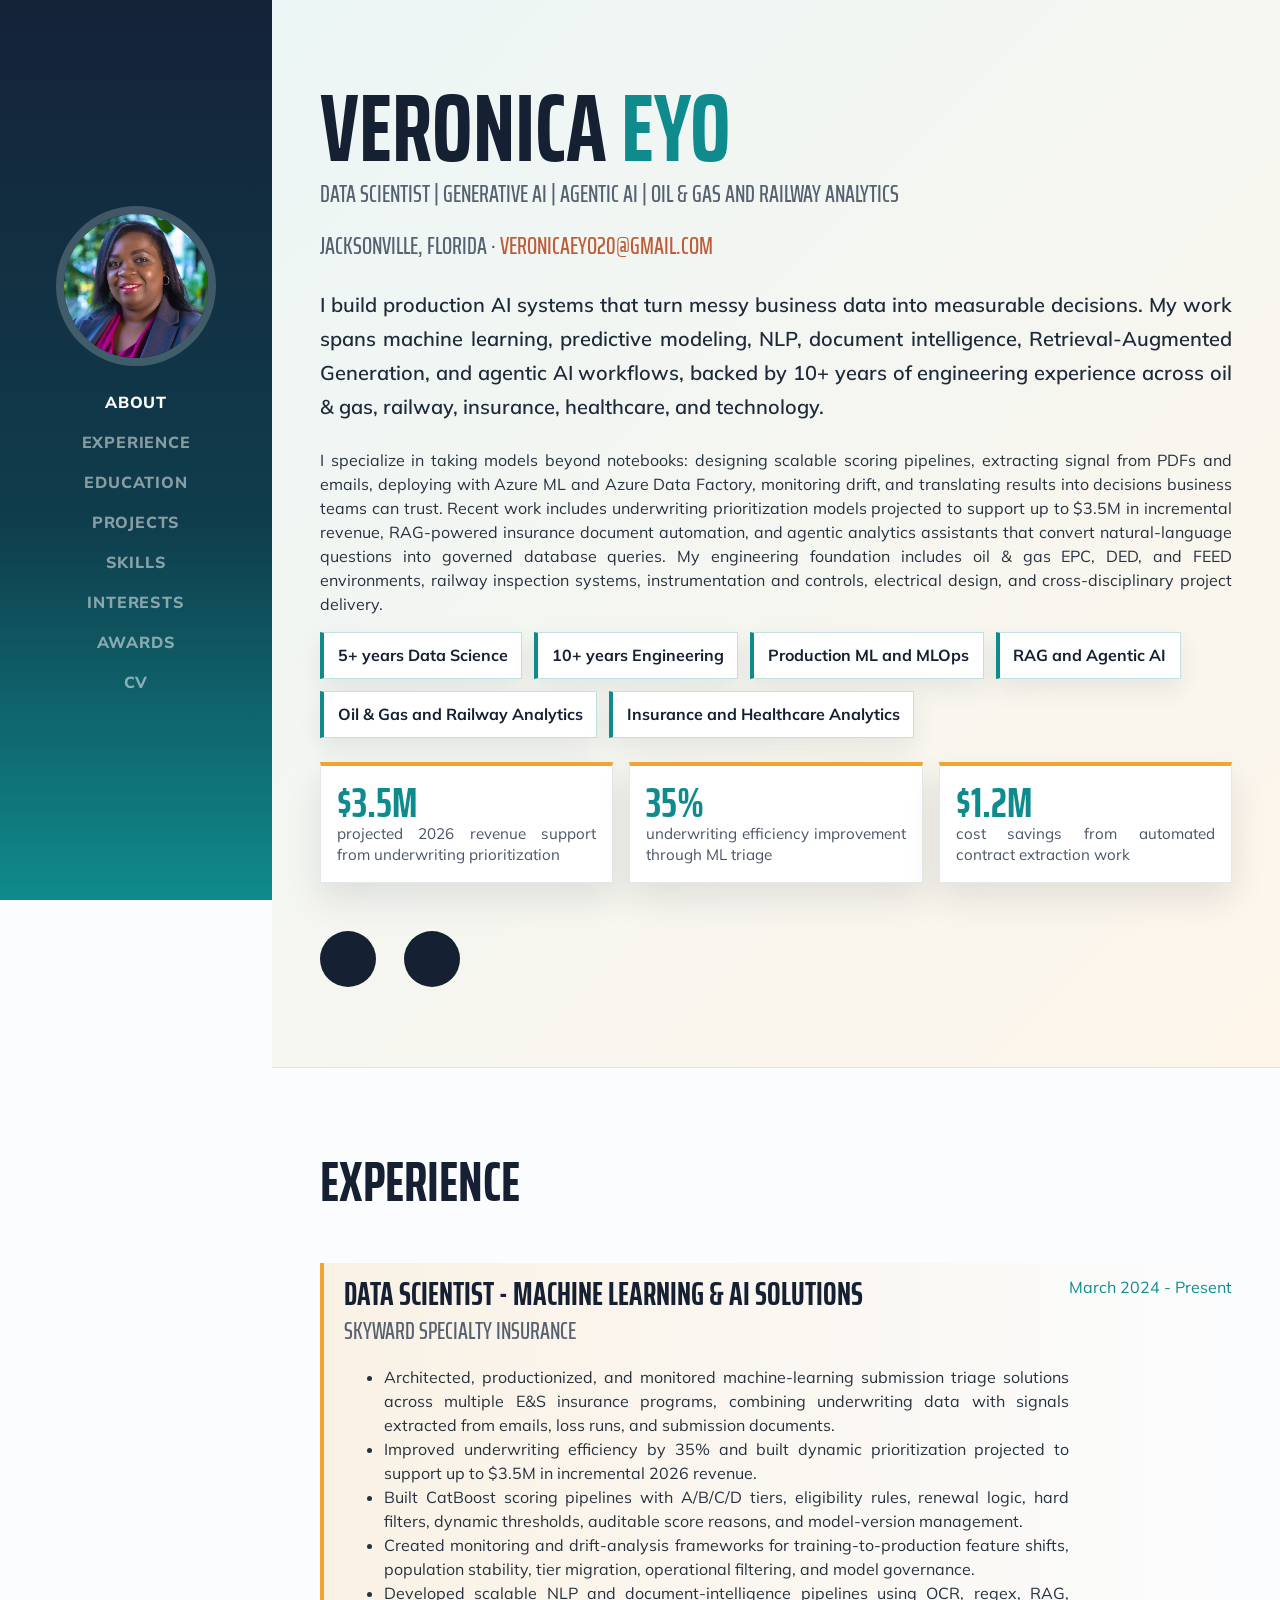
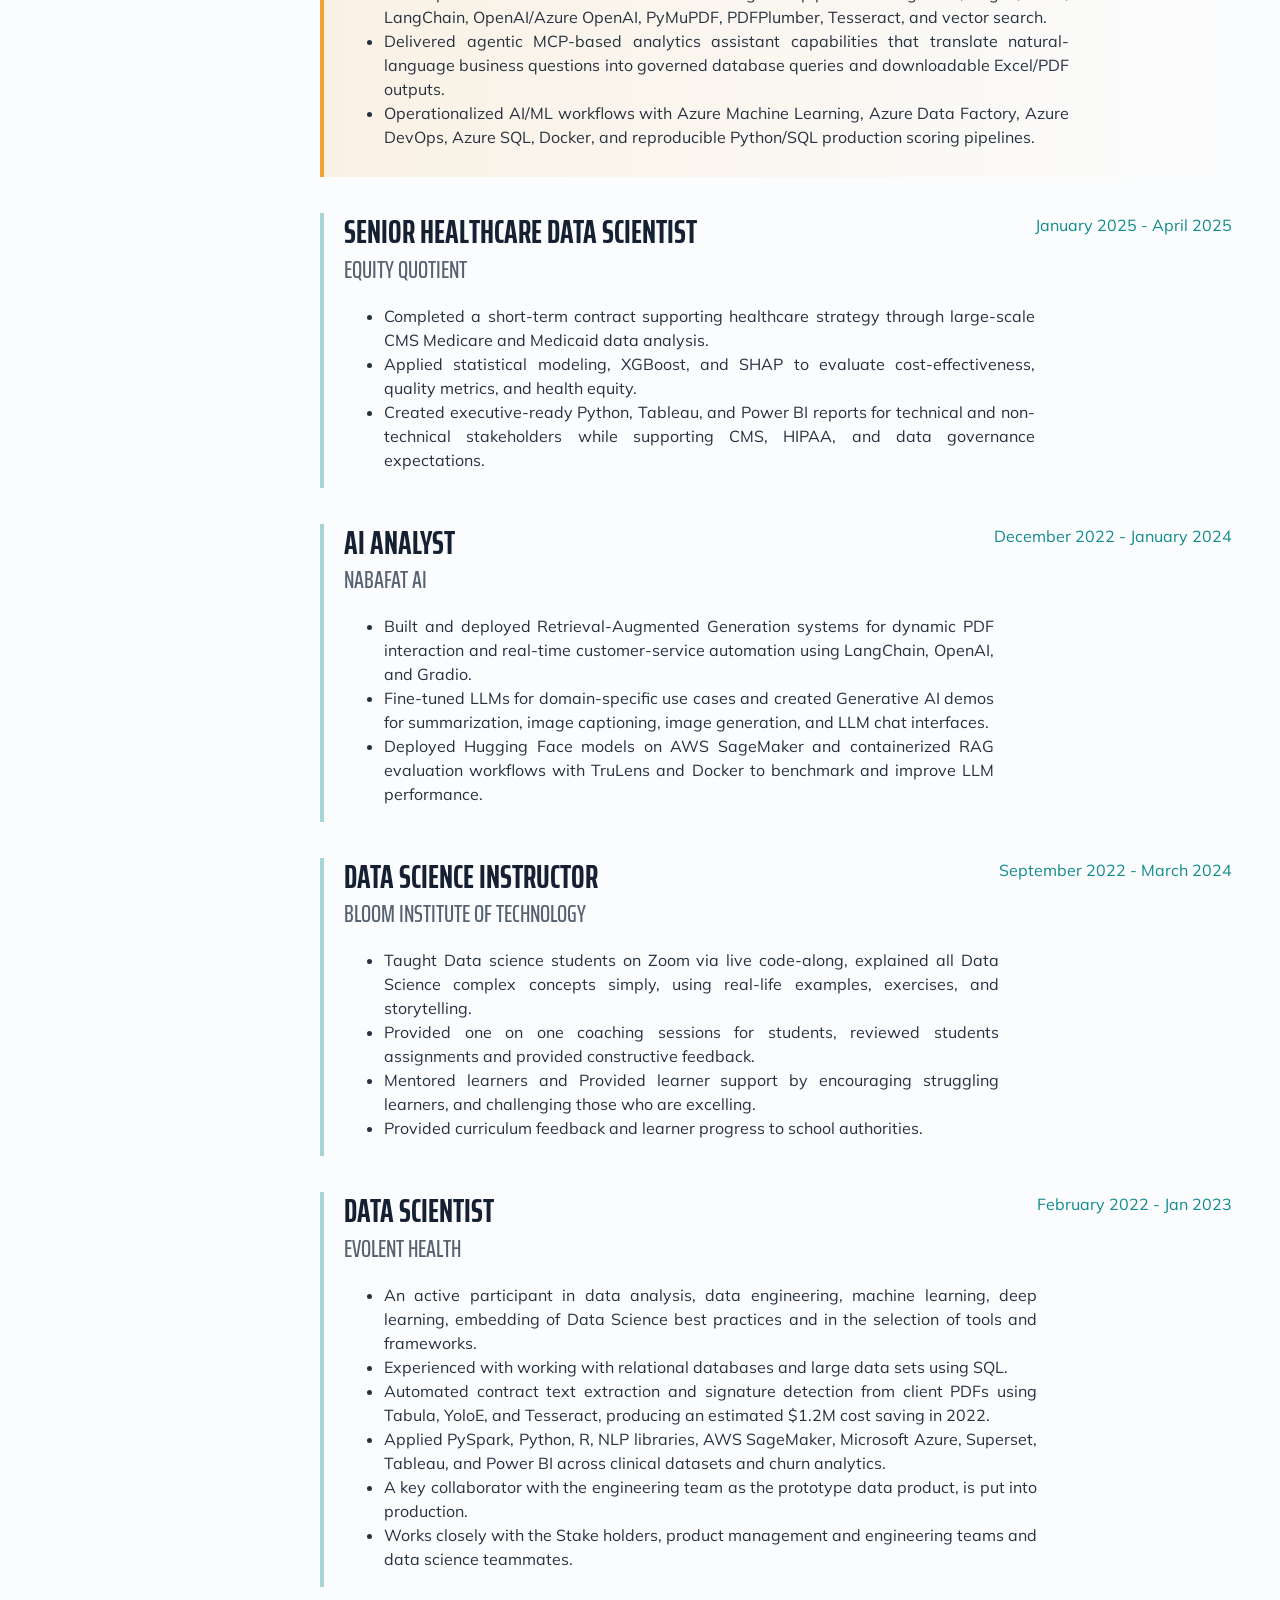
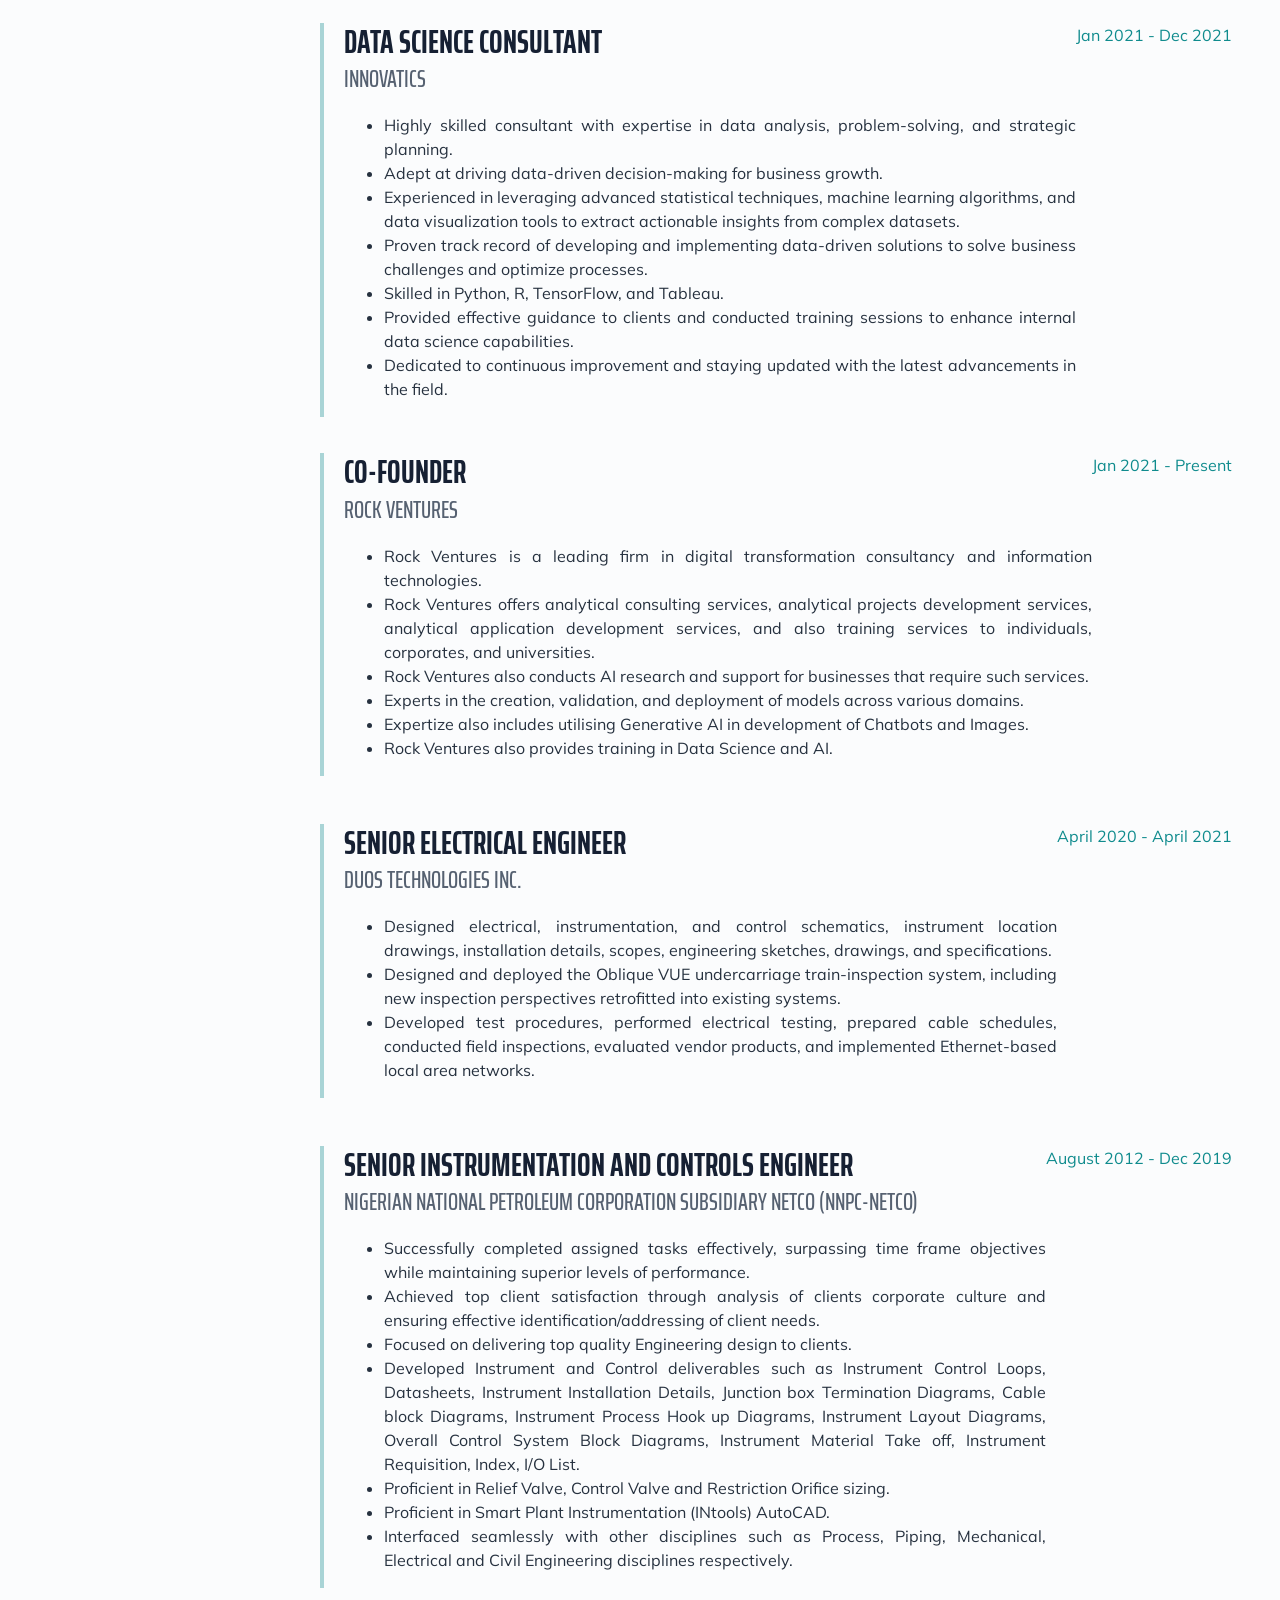
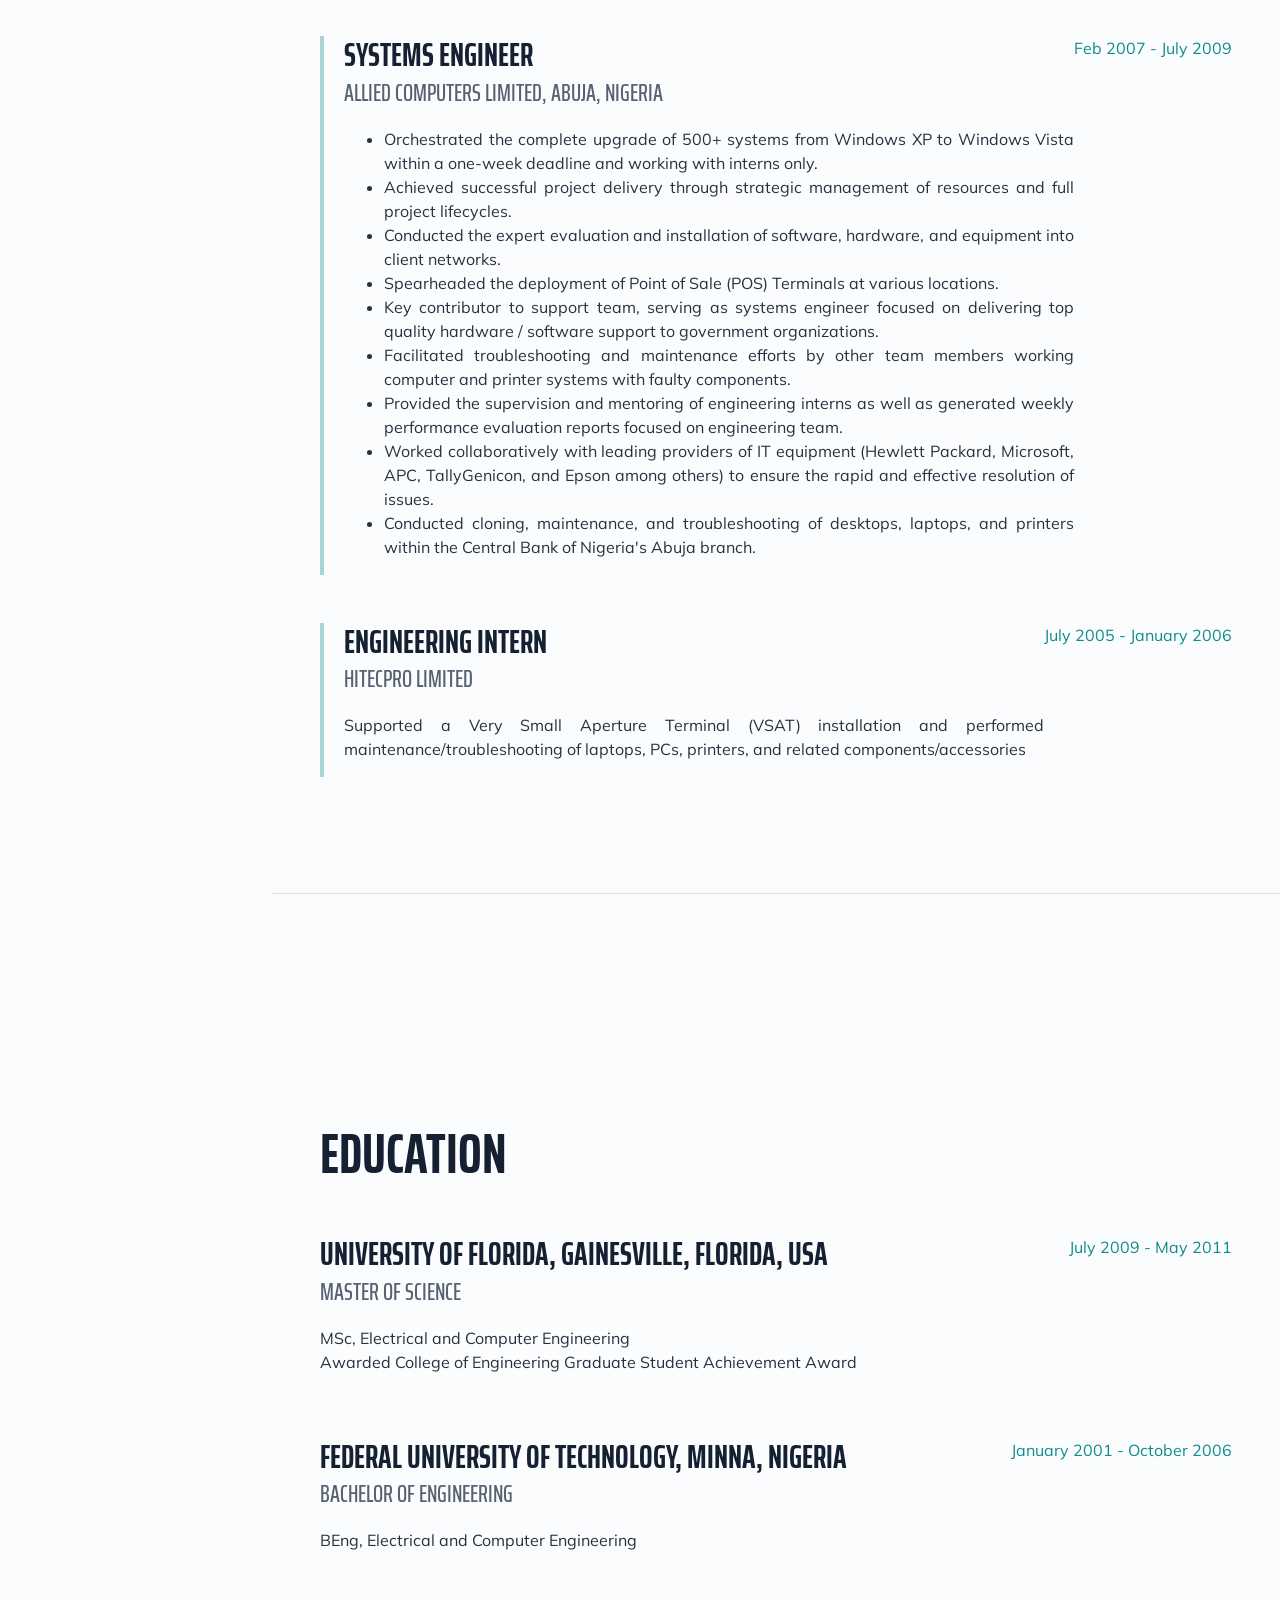
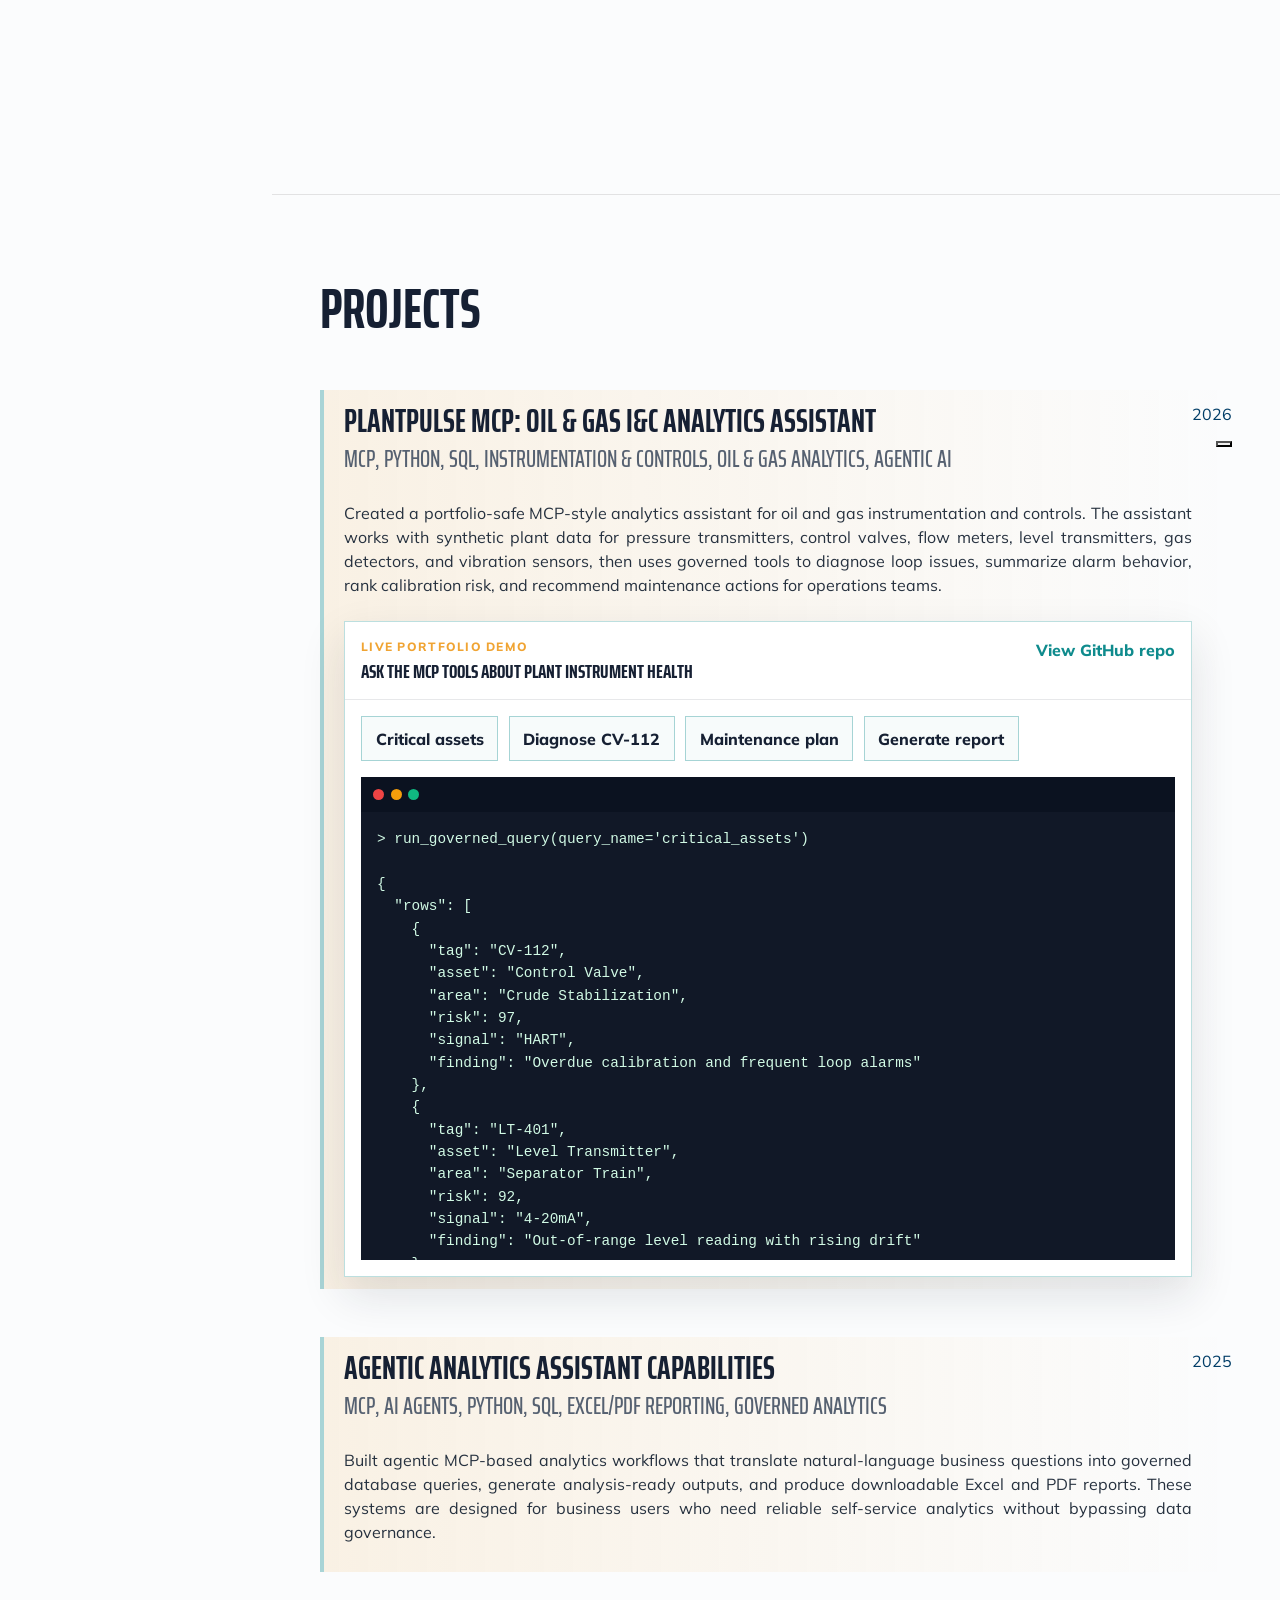
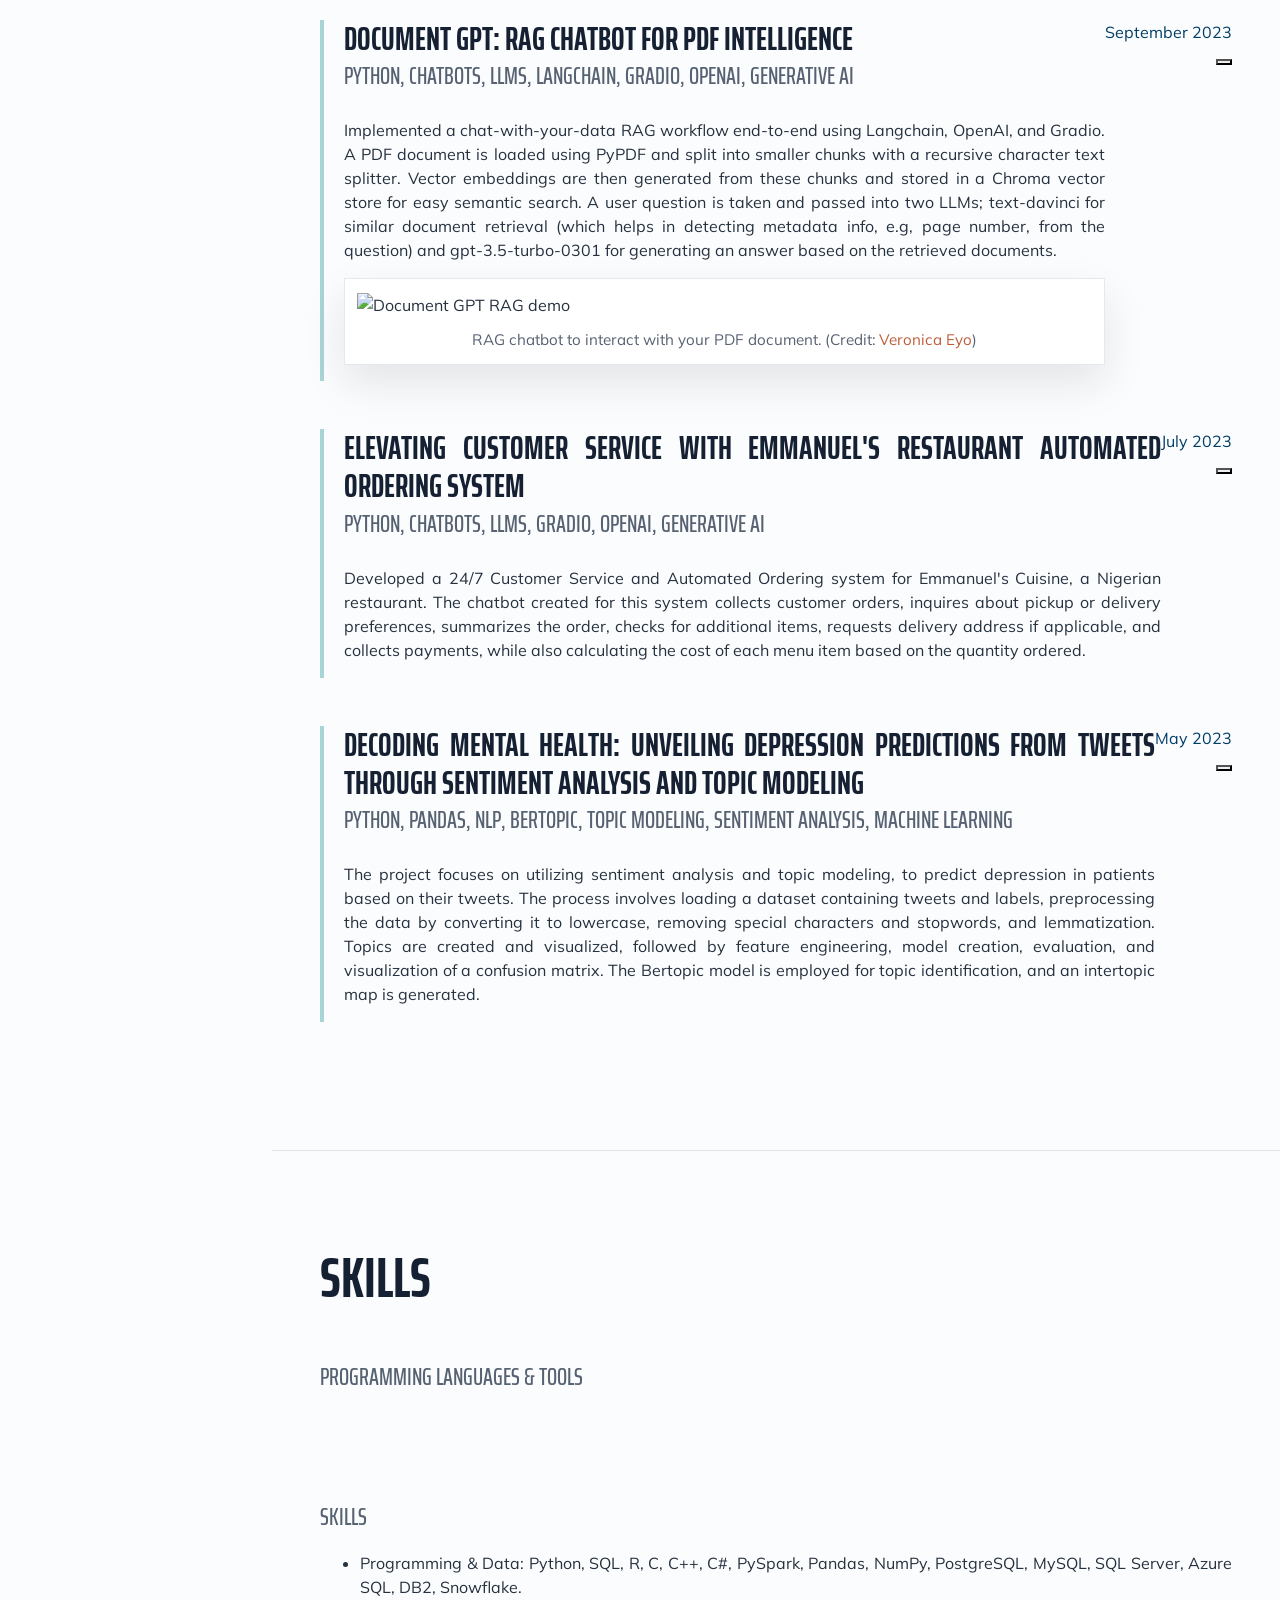
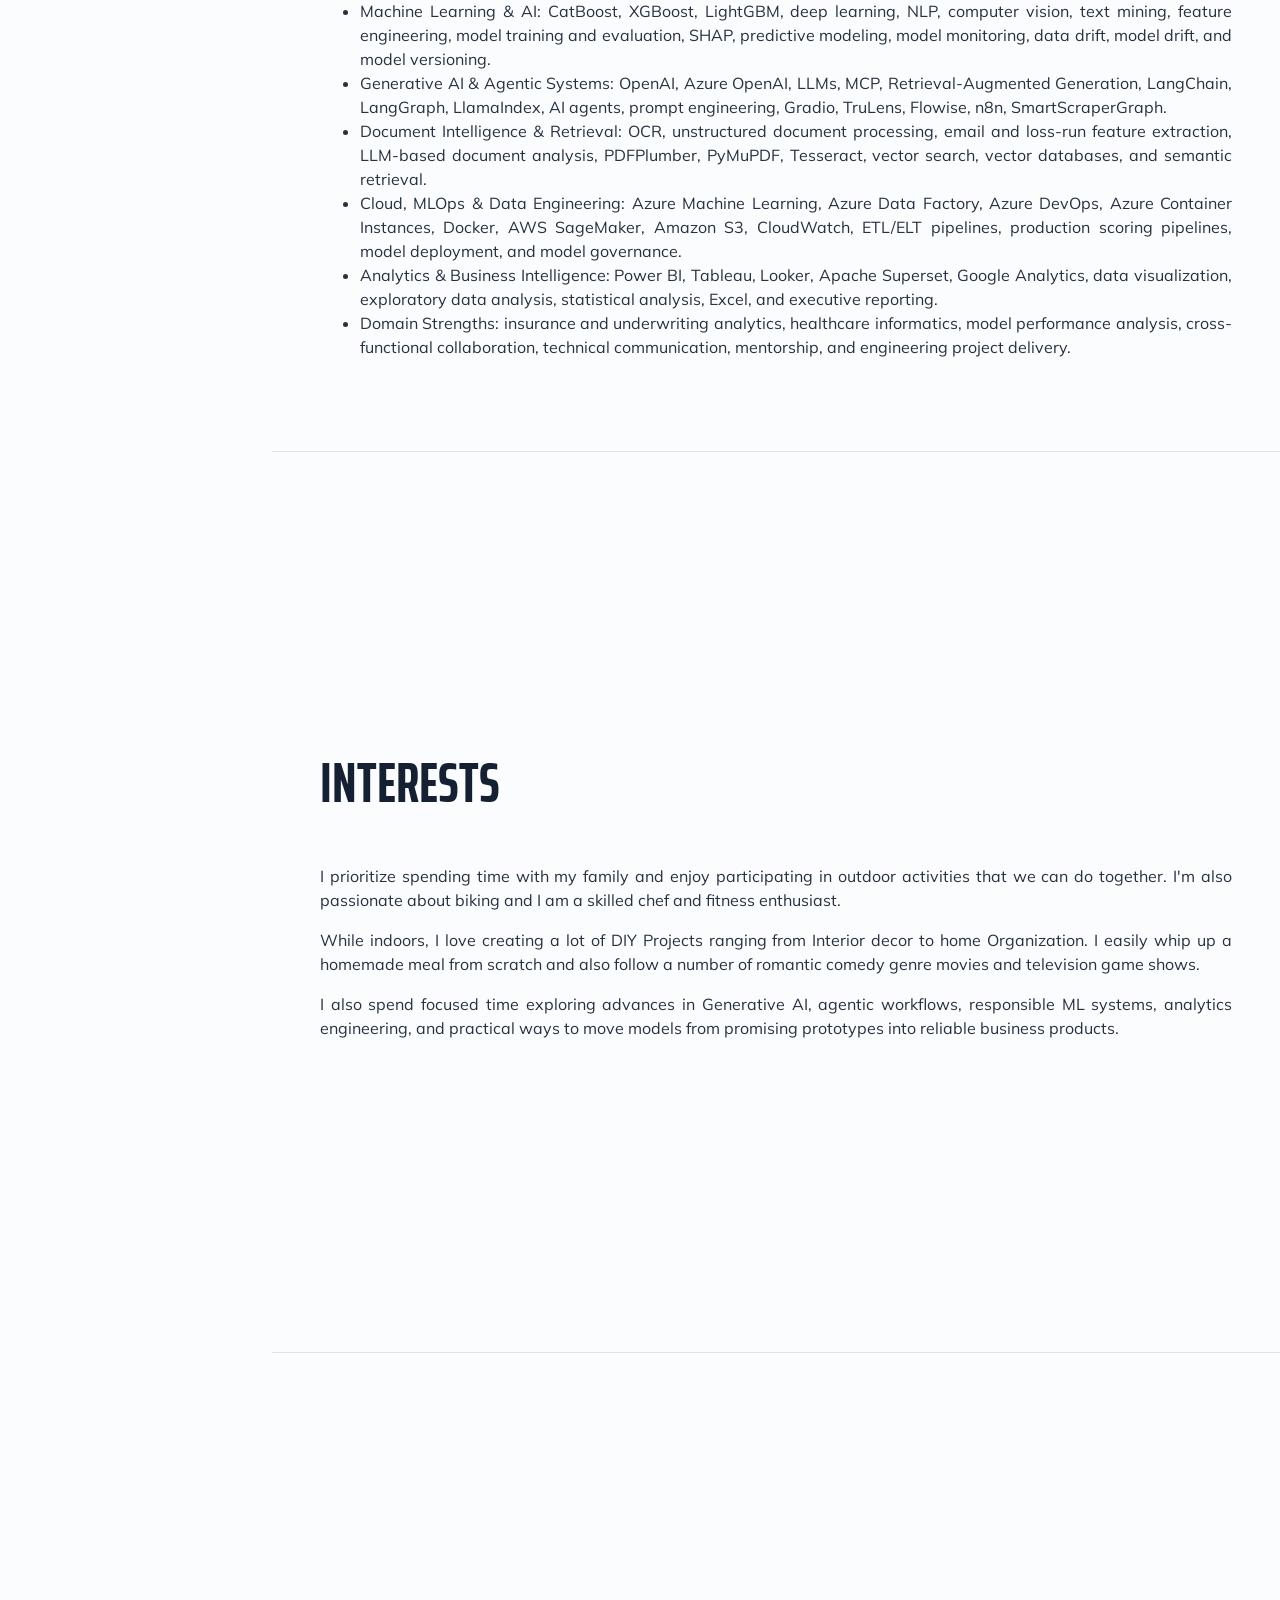
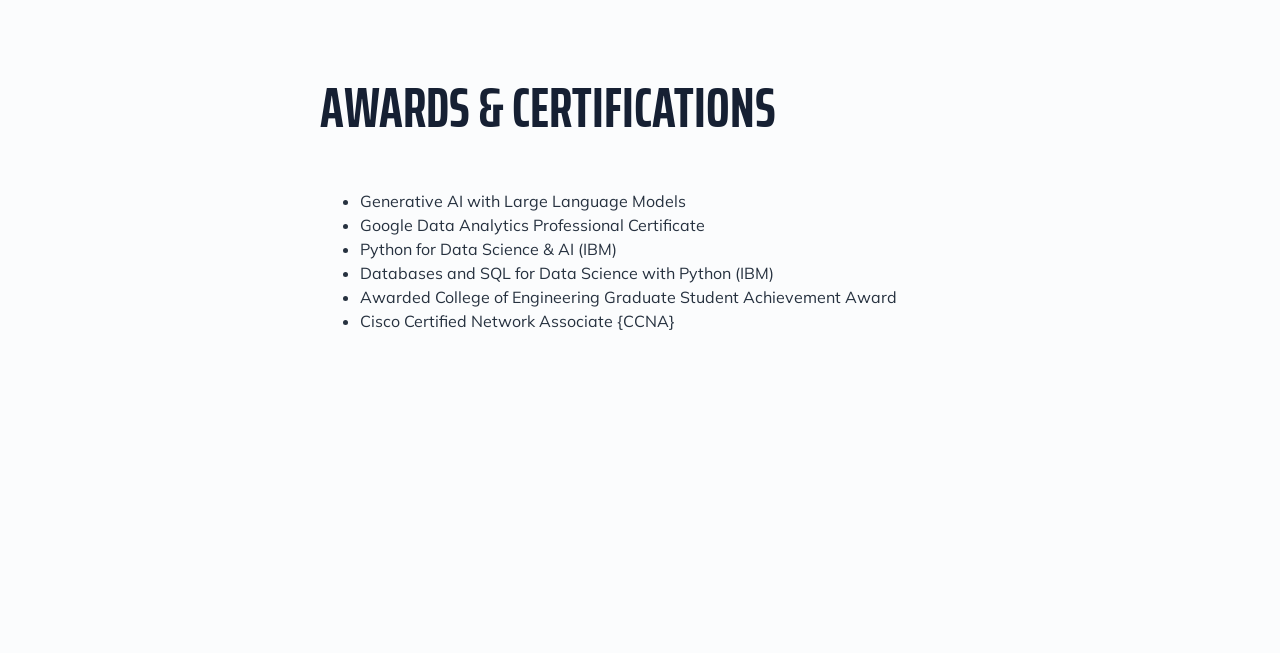
==== commit 7598a560: "Add PlantPulse MCP project details and demo functionality to portfolio" ====
--- a/index.html
+++ b/index.html
@@ -424,6 +424,48 @@
     <section class="resume-section" id="projects">
       <div class="resume-section-content">
         <h2 class="mb-5">Projects</h2>
+        <div class="d-flex flex-column flex-md-row justify-content-between mb-5 project-callout">
+          <div class="flex-grow-1">
+            <h3 class="mb-0">PlantPulse MCP: Oil & Gas I&C Analytics Assistant</h3>
+            <div class="subheading mb-4">MCP, Python, SQL, Instrumentation & Controls, Oil & Gas Analytics, Agentic AI
+            </div>
+            <p style="text-align:justify;"> Created a portfolio-safe MCP-style analytics assistant for oil and gas
+              instrumentation and controls. The assistant works with synthetic plant data for pressure transmitters,
+              control valves, flow meters, level transmitters, gas detectors, and vibration sensors, then uses governed
+              tools to diagnose loop issues, summarize alarm behavior, rank calibration risk, and recommend maintenance
+              actions for operations teams.
+            </p>
+            <div class="plantpulse-demo" id="plantpulse-demo">
+              <div class="plantpulse-demo-header">
+                <div>
+                  <span class="demo-label">Live Portfolio Demo</span>
+                  <h4>Ask the MCP tools about plant instrument health</h4>
+                </div>
+                <a href="https://github.com/veronicaeyo/plantpulse-mcp" target="_blank" rel="noopener">View GitHub repo</a>
+              </div>
+              <div class="plantpulse-actions" role="group" aria-label="PlantPulse MCP demo scenarios">
+                <button type="button" data-demo="critical">Critical assets</button>
+                <button type="button" data-demo="diagnose">Diagnose CV-112</button>
+                <button type="button" data-demo="maintenance">Maintenance plan</button>
+                <button type="button" data-demo="report">Generate report</button>
+              </div>
+              <div class="plantpulse-output" aria-live="polite">
+                <div class="terminal-bar">
+                  <span></span>
+                  <span></span>
+                  <span></span>
+                </div>
+                <pre id="plantpulse-output">Select a scenario to see an MCP-style tool call and governed analytics response.</pre>
+              </div>
+            </div>
+          </div>
+          <div class="flex-shrink-0">
+            <span class="text-right"> 2026 <br>
+              <a class="button" href="https://github.com/veronicaeyo/plantpulse-mcp" target="_blank" rel="noopener"><button> <i
+                    class="fas fa-folder-open"></i></button></a>
+            </span>
+          </div>
+        </div>
         <div class="d-flex flex-column flex-md-row justify-content-between mb-5 project-callout">
           <div class="flex-grow-1">
             <h3 class="mb-0">Agentic Analytics Assistant Capabilities</h3>
@@ -666,6 +708,7 @@
   <script src="https://cdnjs.cloudflare.com/ajax/libs/jquery-easing/1.4.1/jquery.easing.min.js"></script>
   <!-- Core theme JS-->
   <script src="js/scripts.js"></script>
+  <script src="js/plantpulse-demo.js"></script>
 </body>
 
 </html>
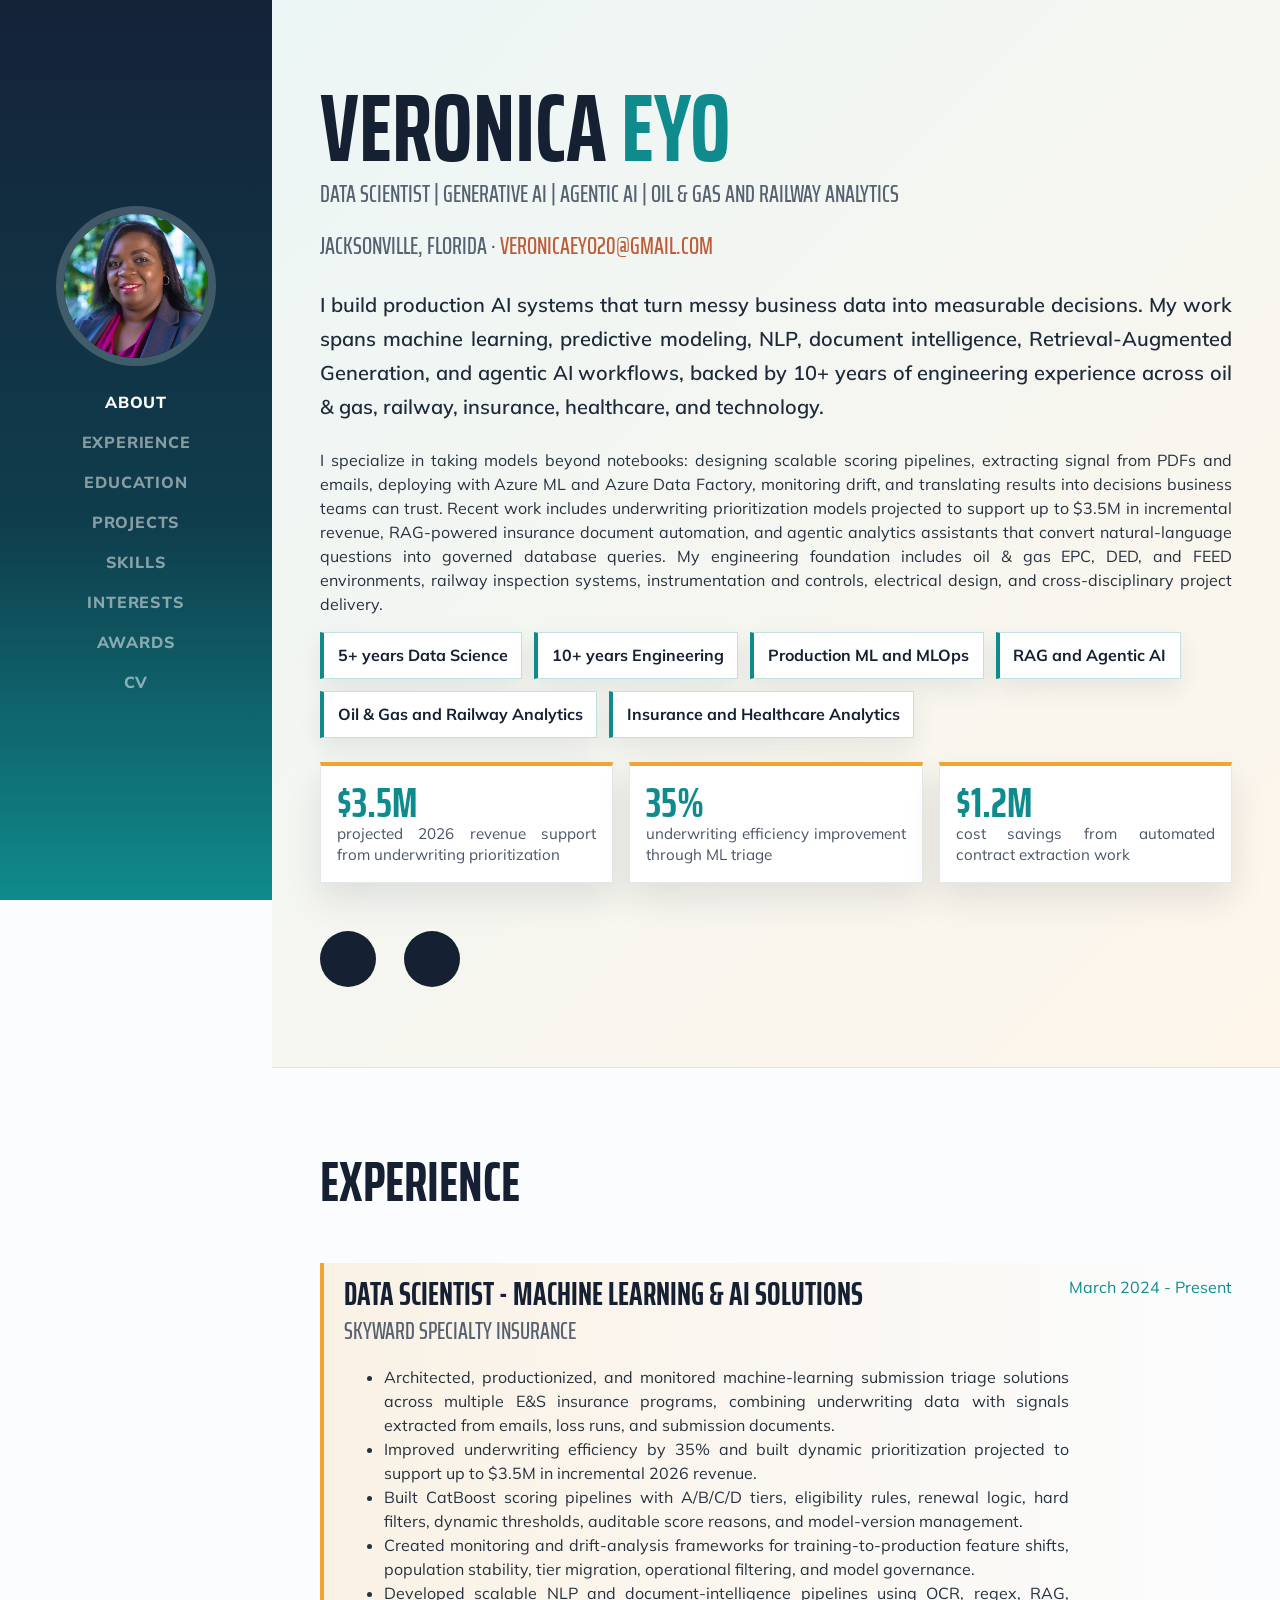
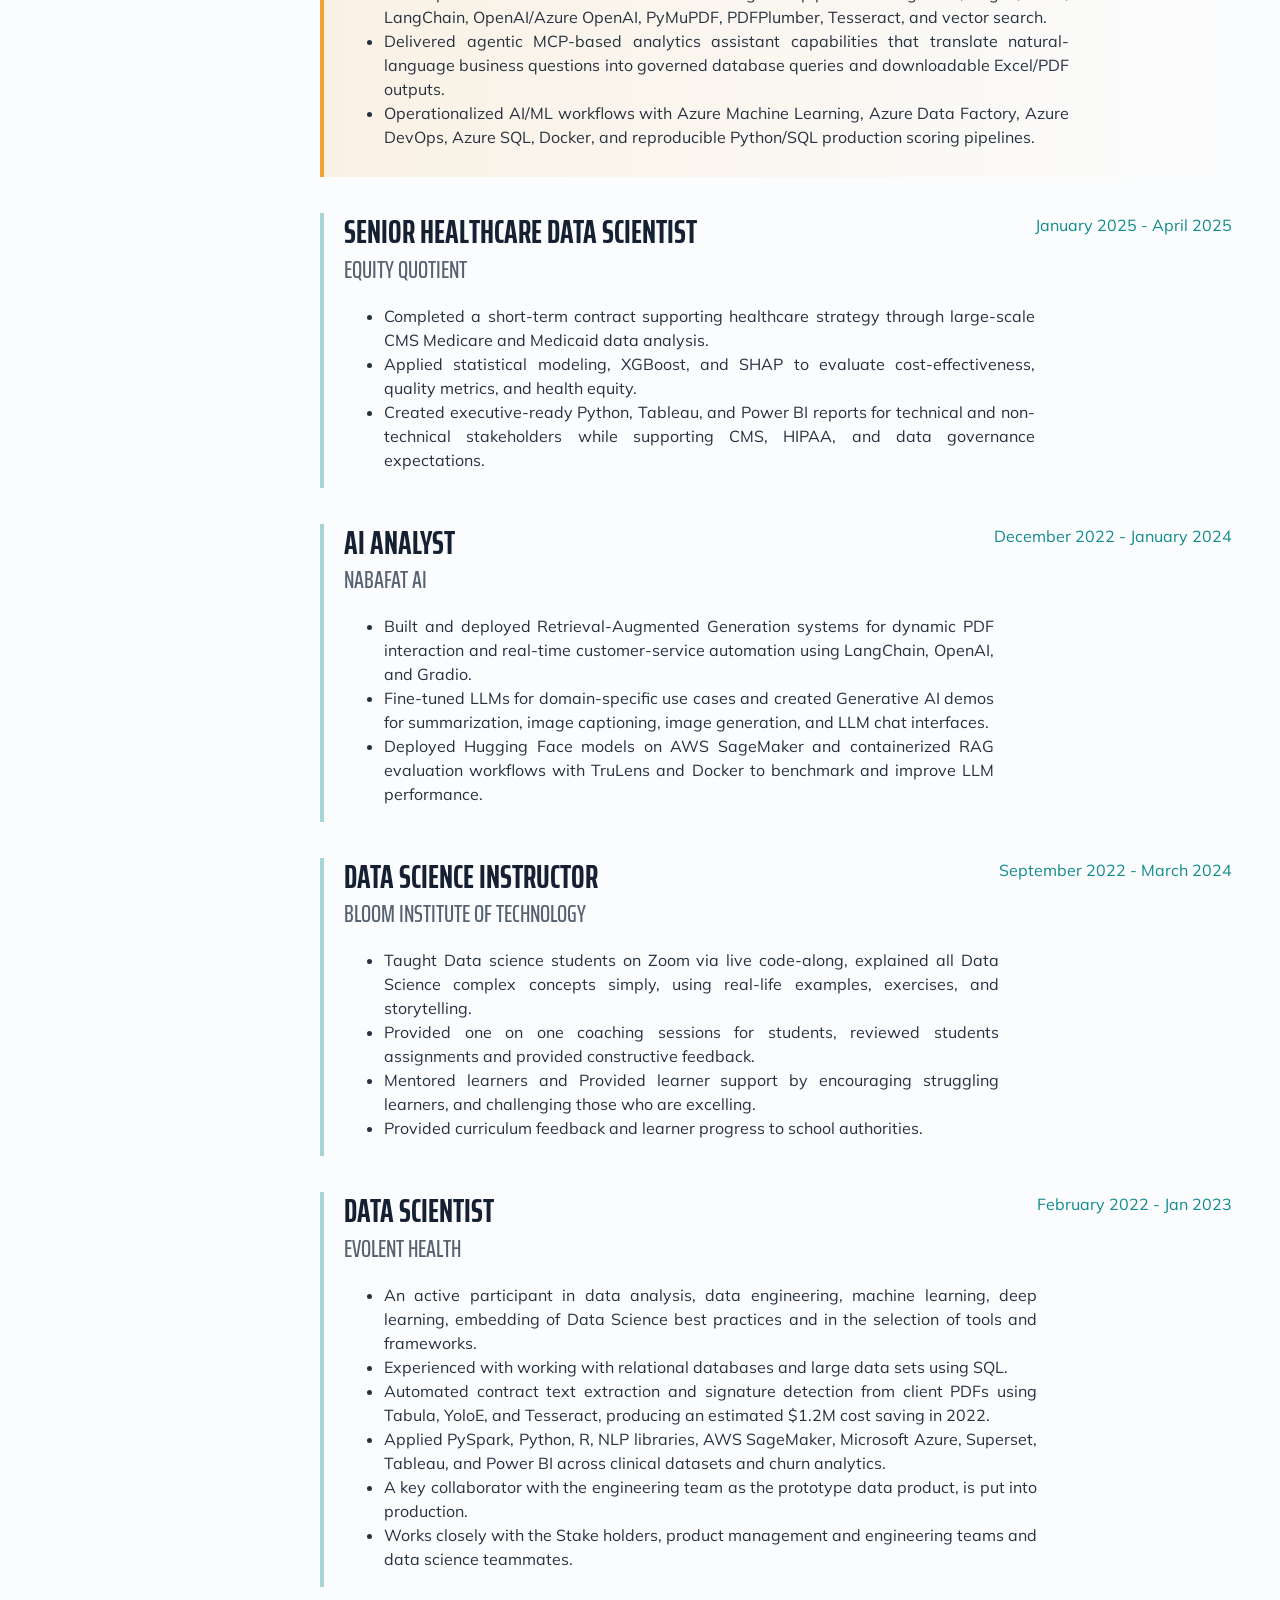
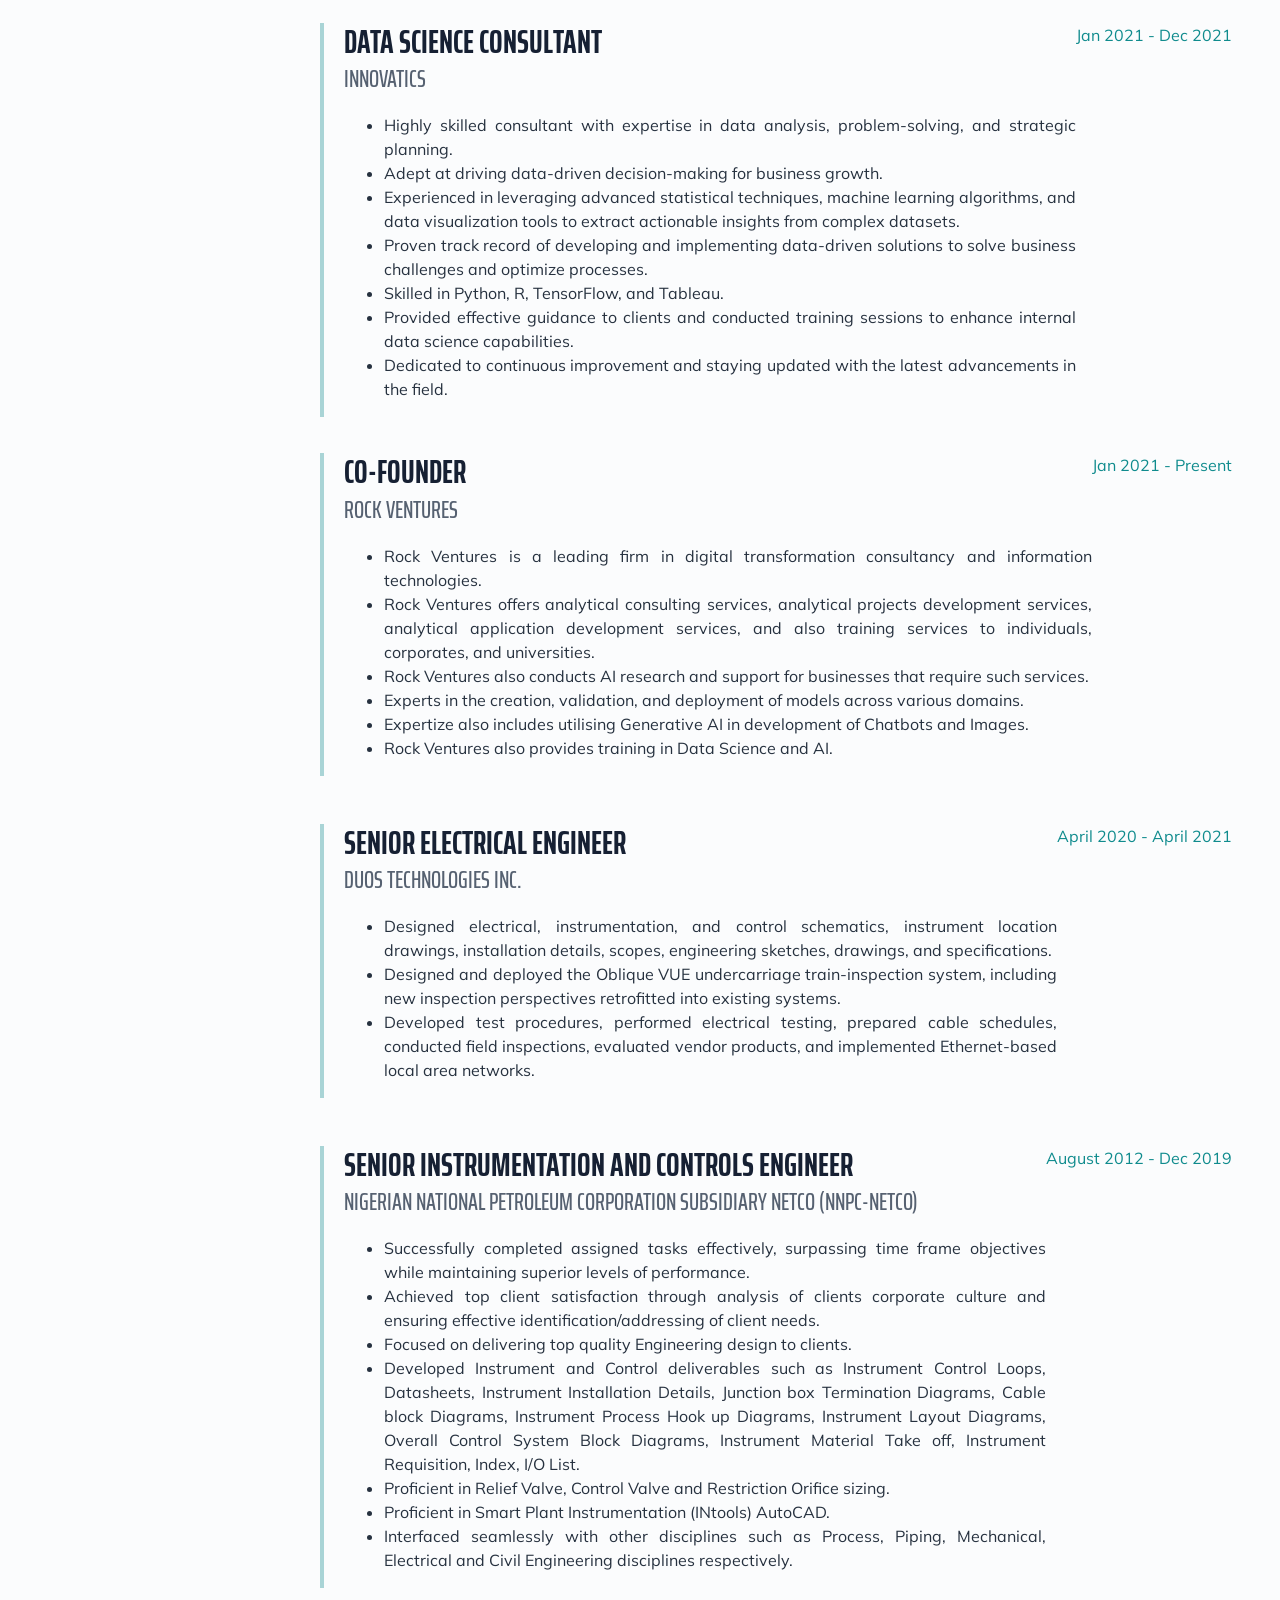
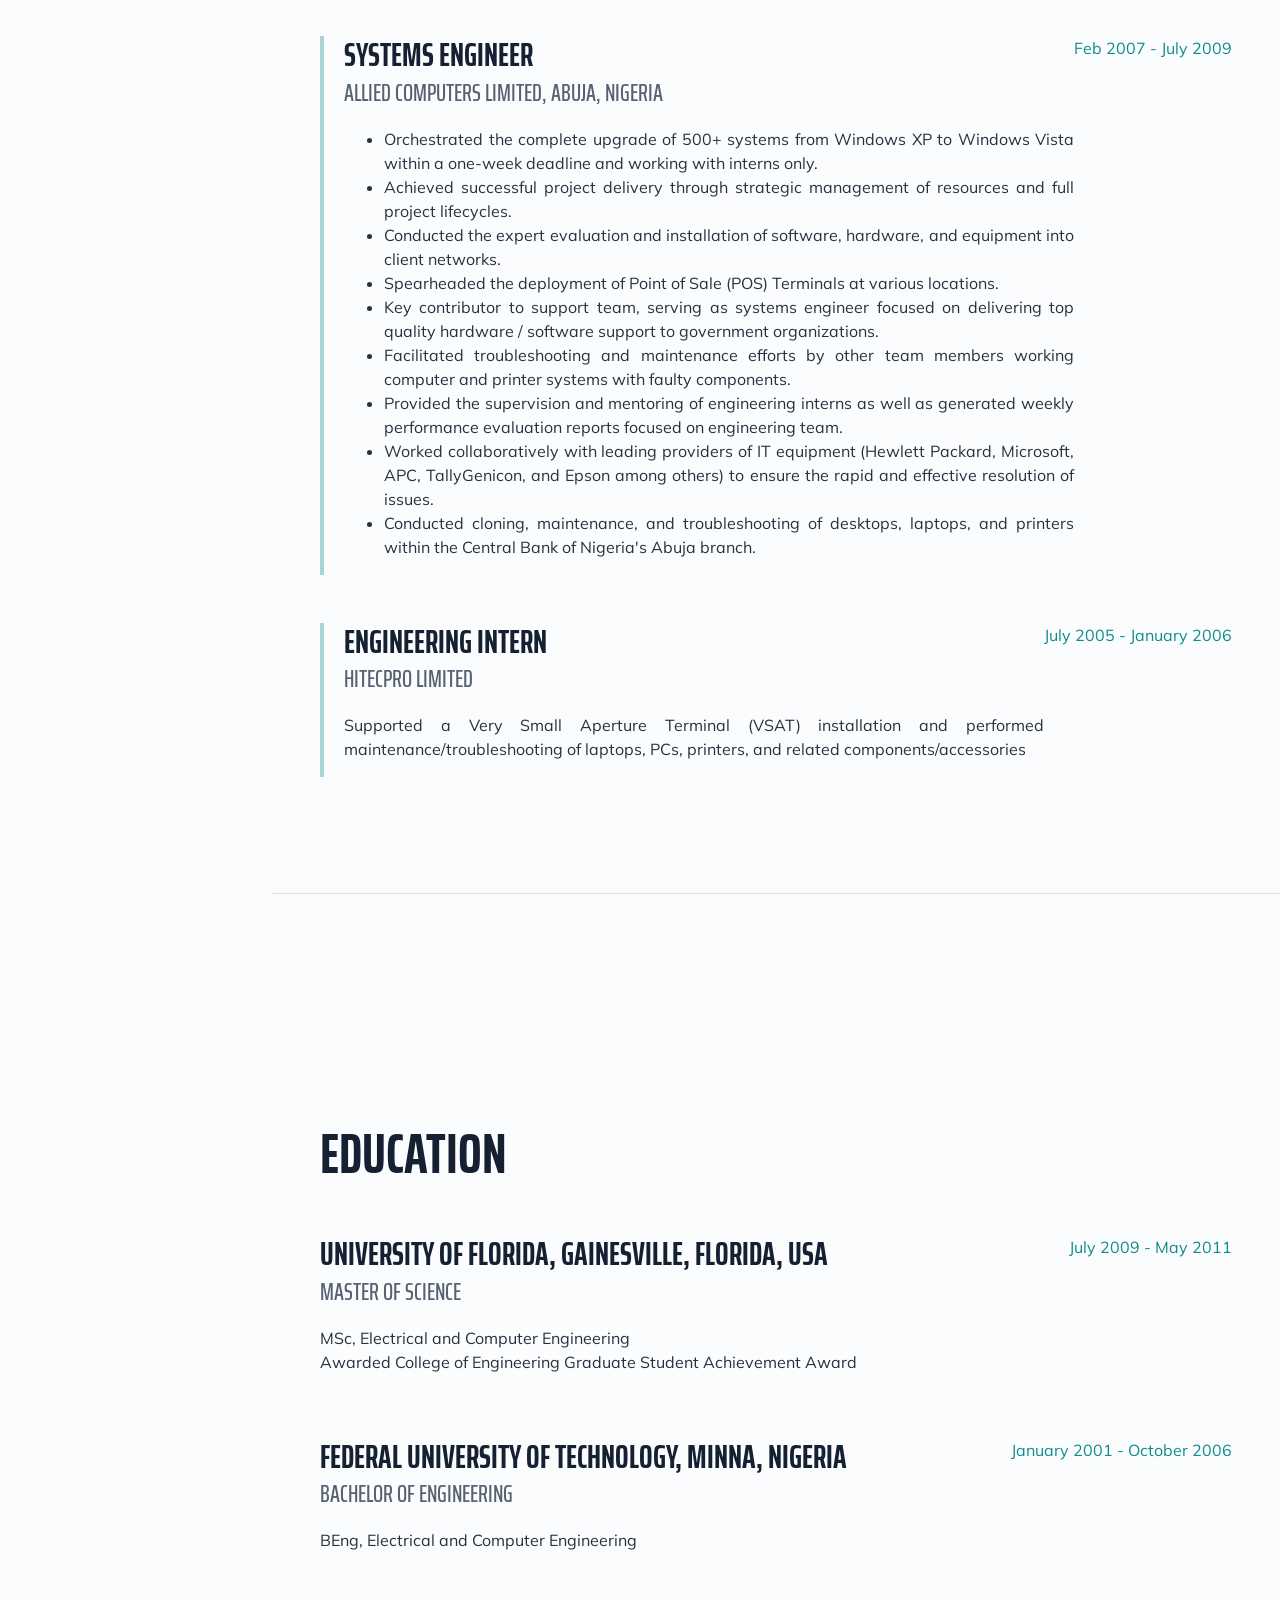
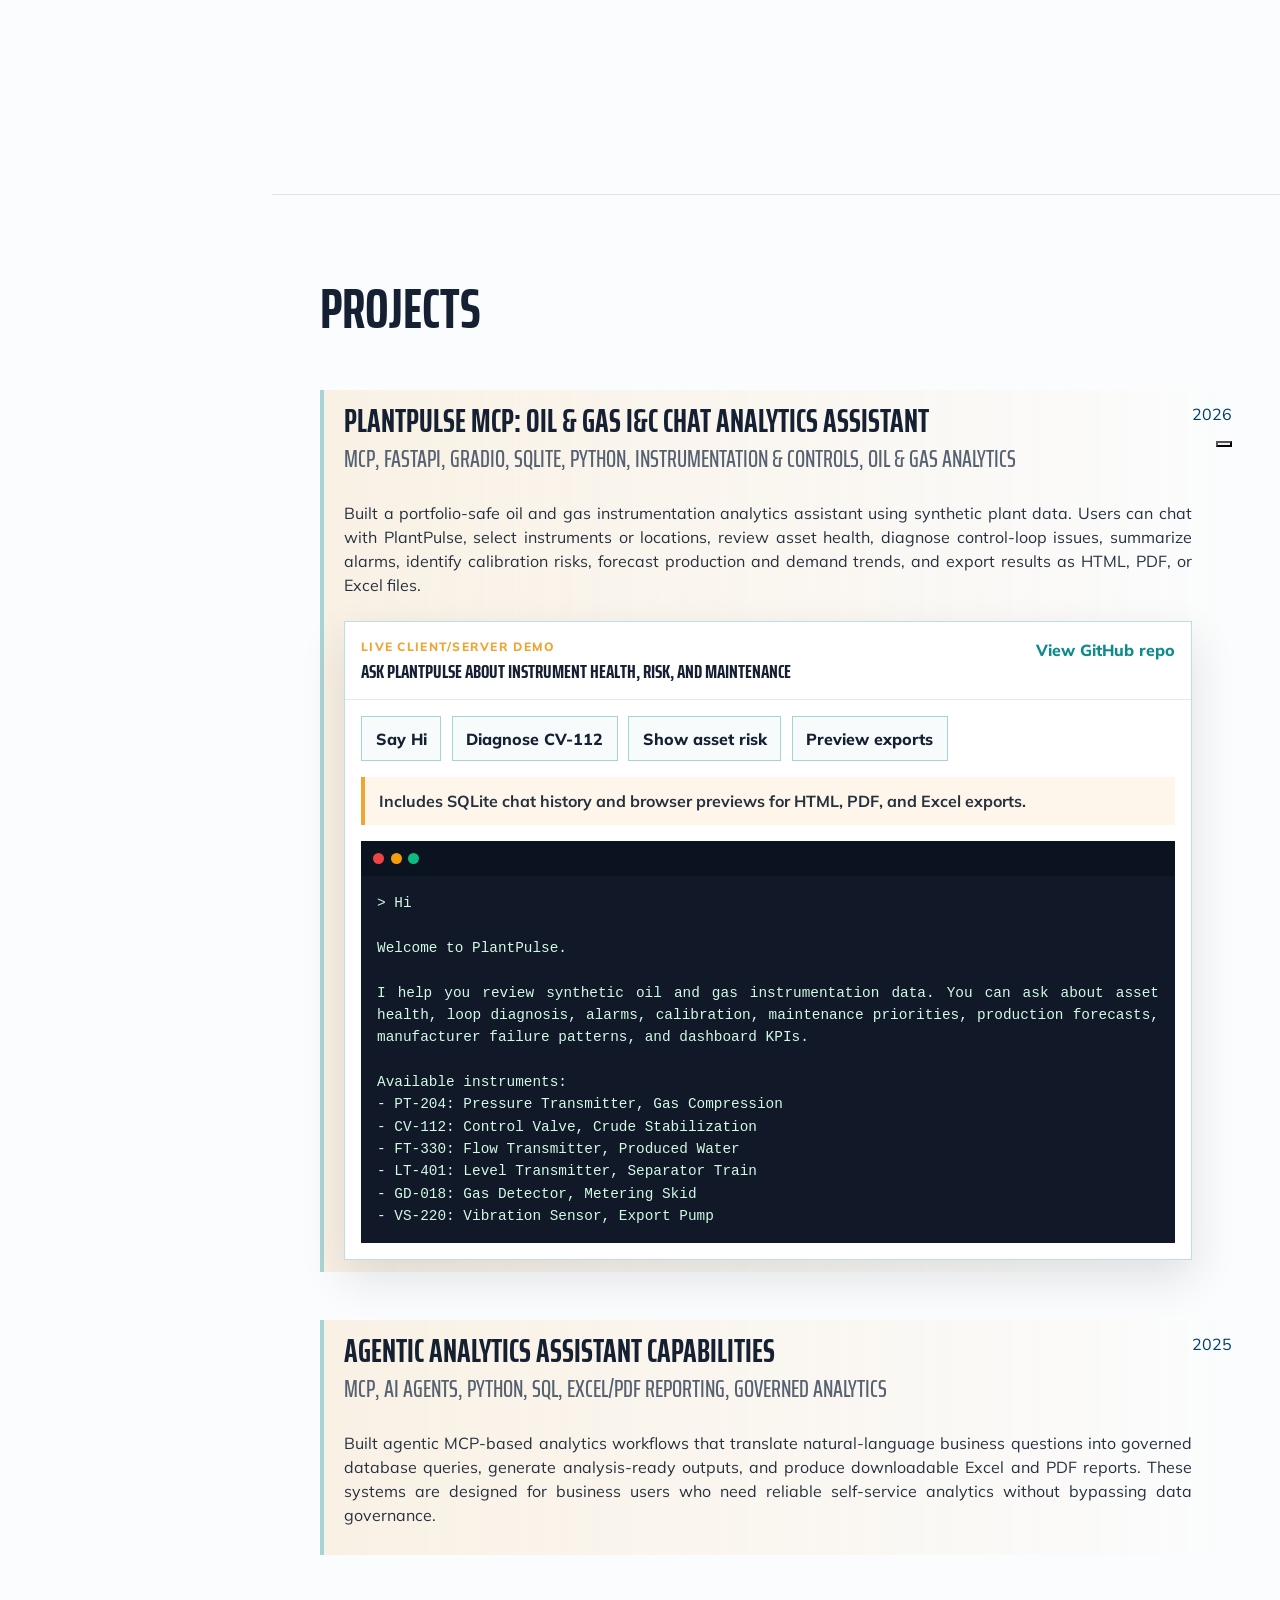
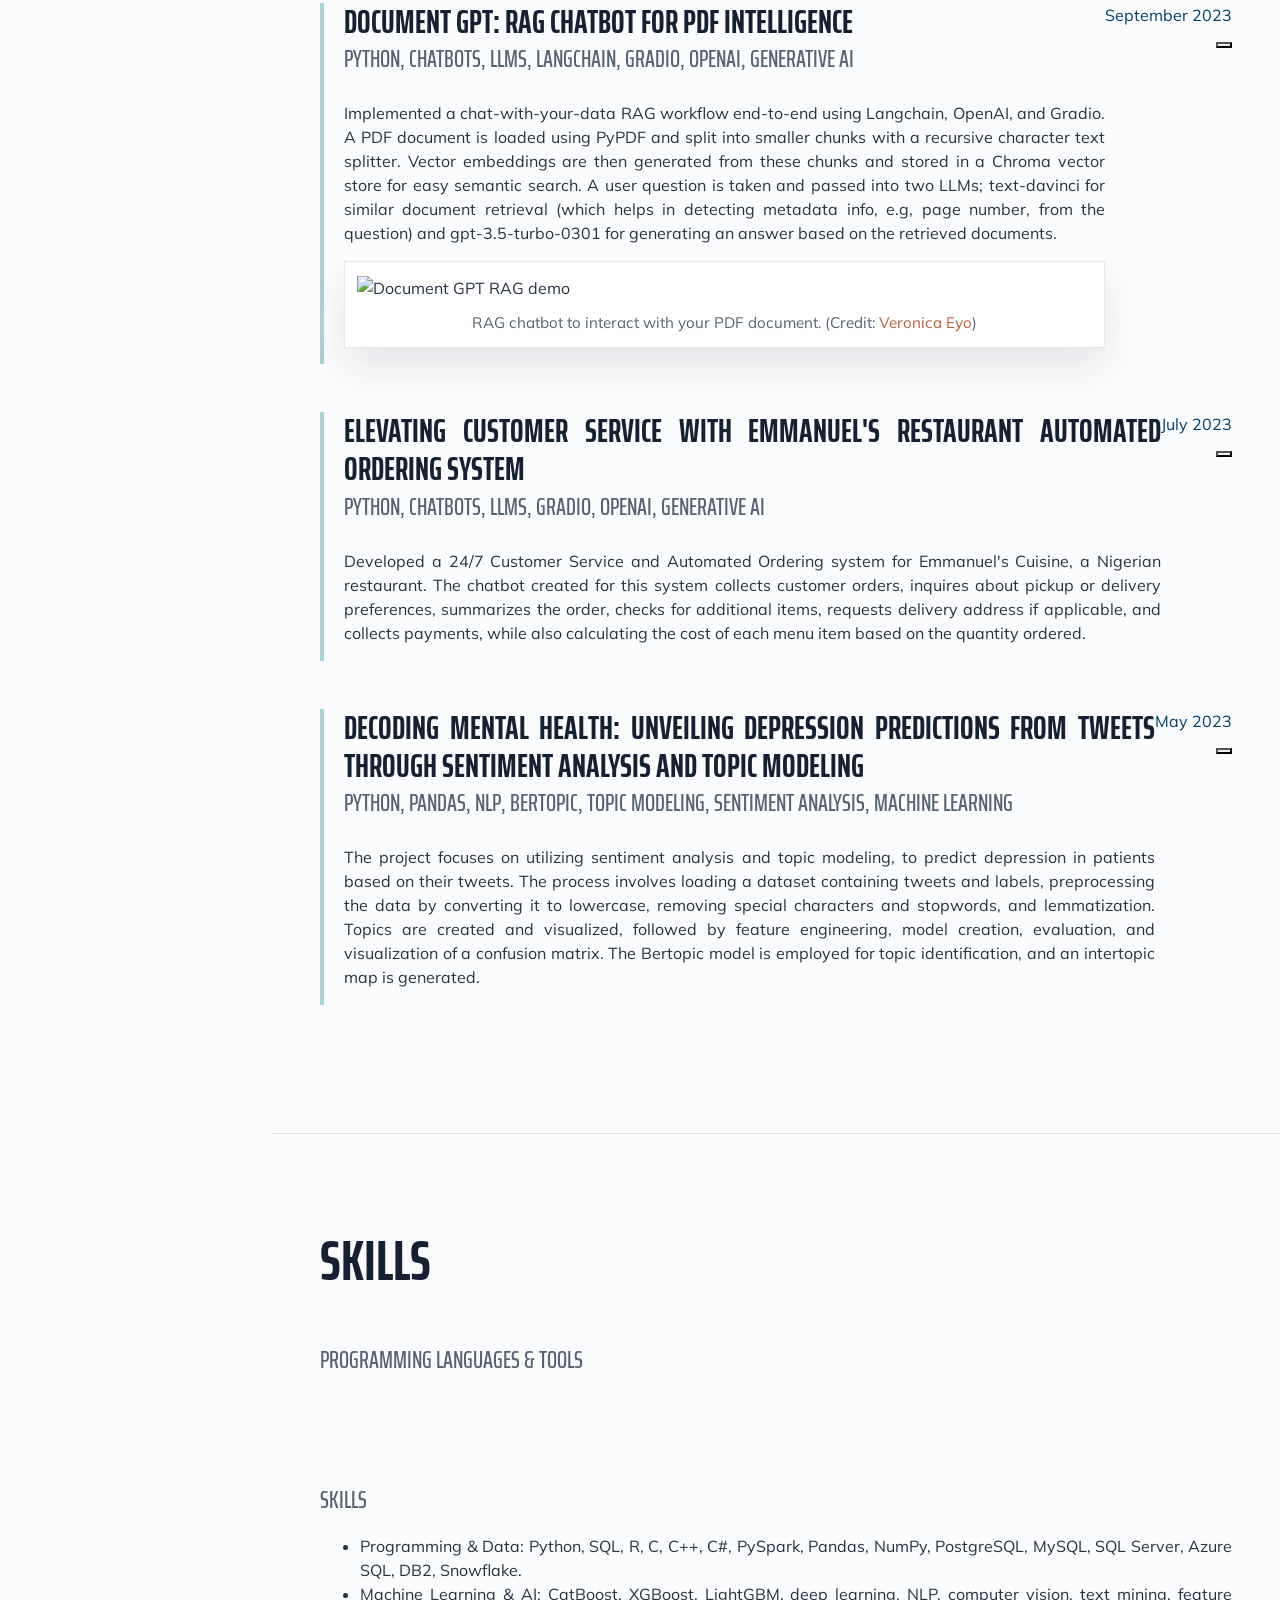
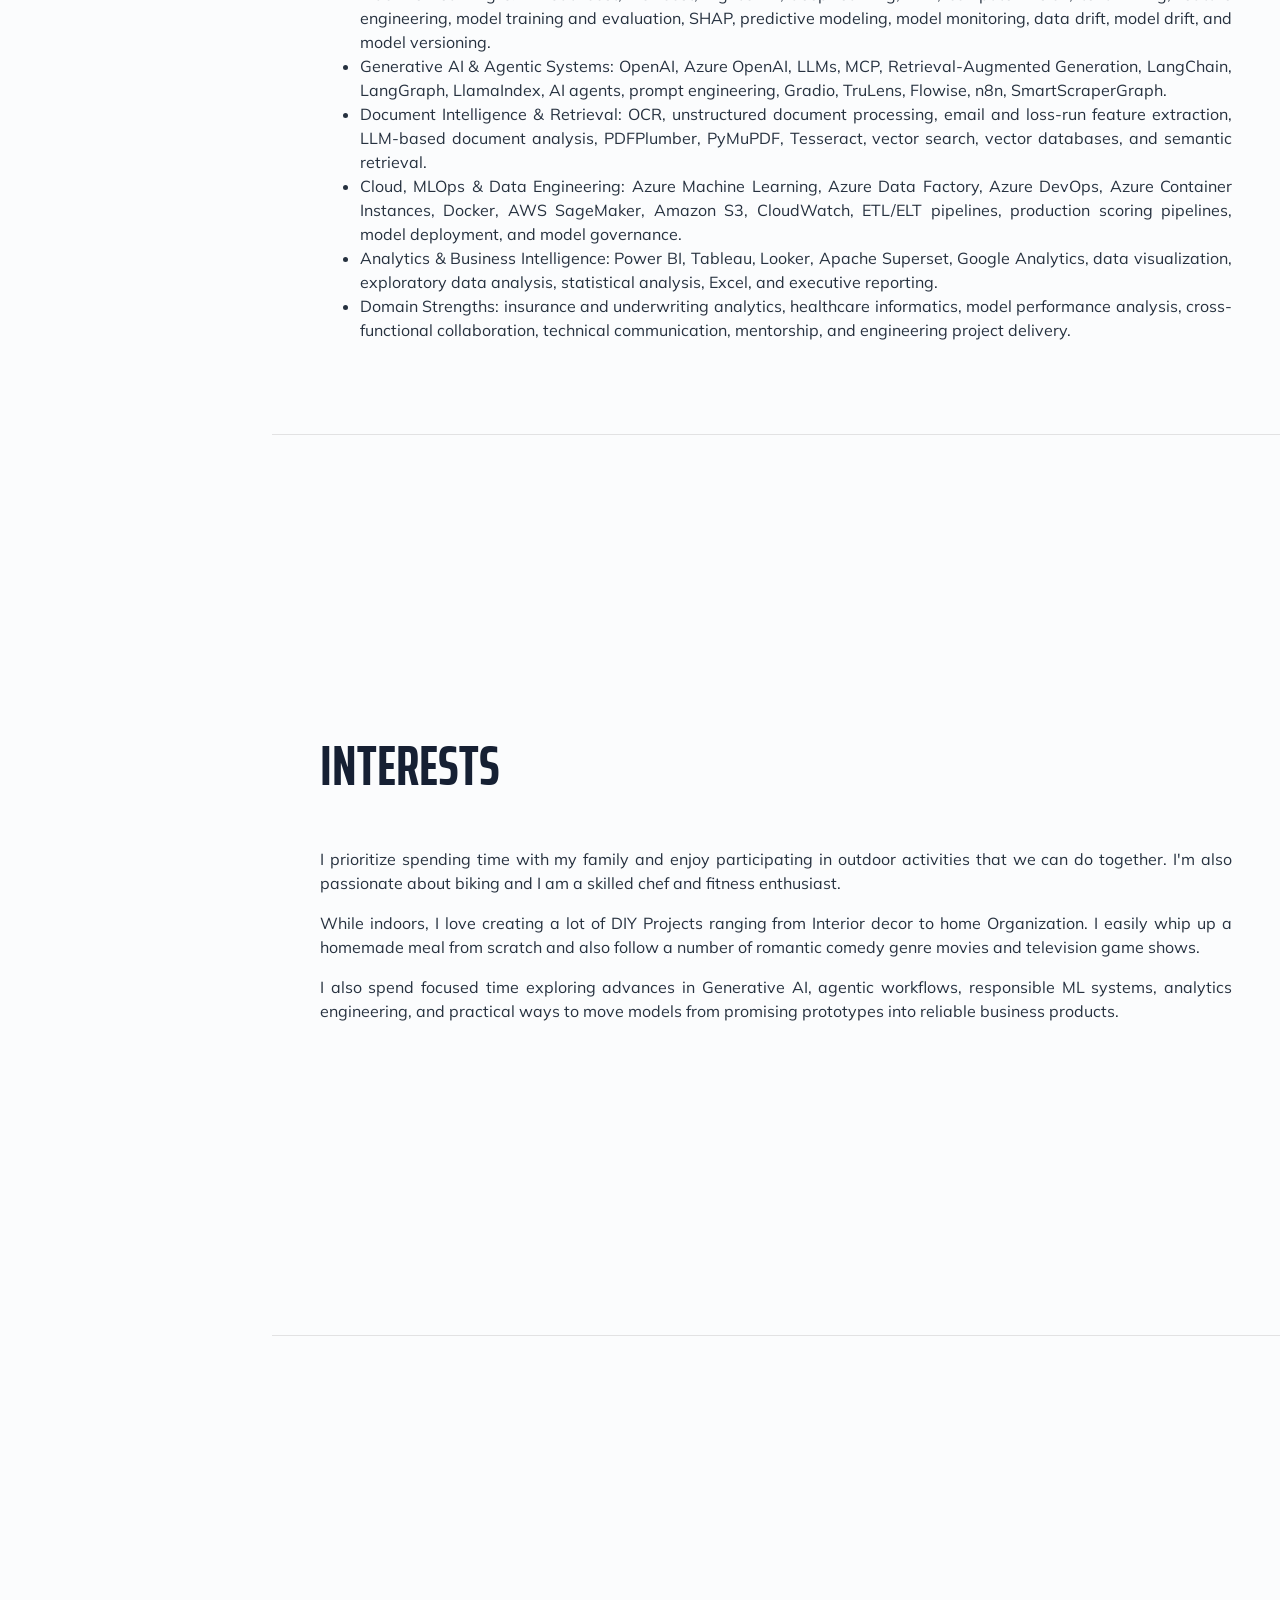
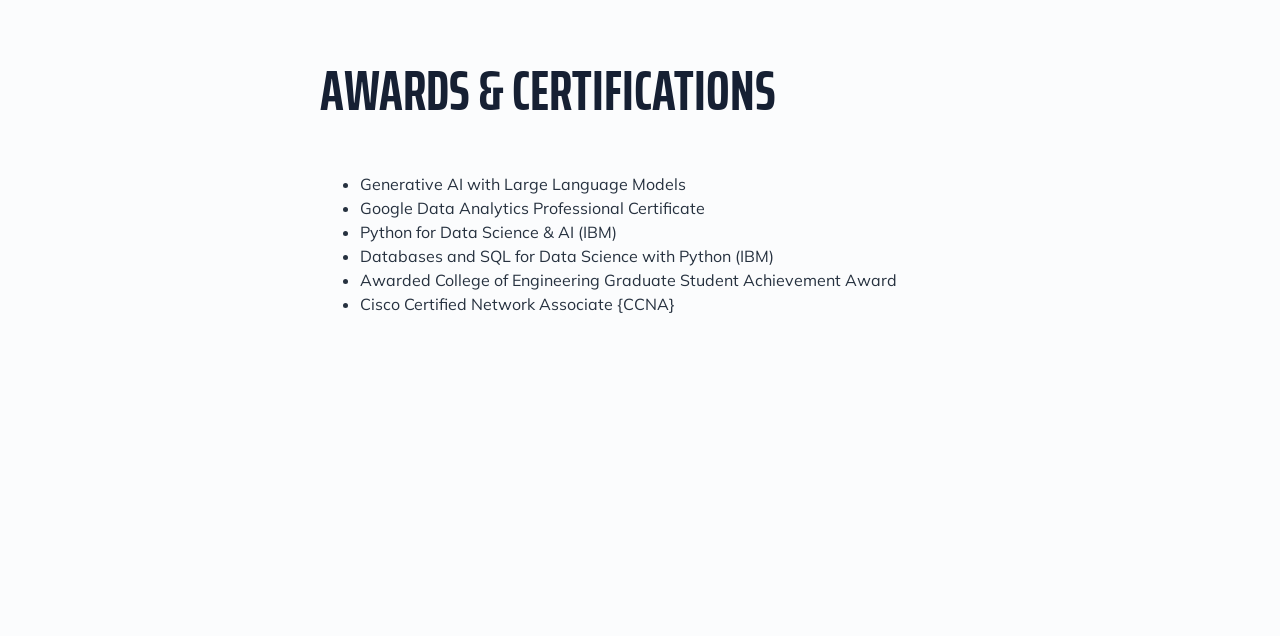
==== commit 6d483b67: "Update PlantPulse project details and enhance demo functionality in index.html and plantpulse-demo.j" ====
--- a/index.html
+++ b/index.html
@@ -426,36 +426,36 @@
         <h2 class="mb-5">Projects</h2>
         <div class="d-flex flex-column flex-md-row justify-content-between mb-5 project-callout">
           <div class="flex-grow-1">
-            <h3 class="mb-0">PlantPulse MCP: Oil & Gas I&C Analytics Assistant</h3>
-            <div class="subheading mb-4">MCP, Python, SQL, Instrumentation & Controls, Oil & Gas Analytics, Agentic AI
+            <h3 class="mb-0">PlantPulse MCP: Oil & Gas I&C Chat Analytics Assistant</h3>
+            <div class="subheading mb-4">MCP, FastAPI, Gradio, SQLite, Python, Instrumentation & Controls, Oil & Gas Analytics
             </div>
-            <p style="text-align:justify;"> Created a portfolio-safe MCP-style analytics assistant for oil and gas
-              instrumentation and controls. The assistant works with synthetic plant data for pressure transmitters,
-              control valves, flow meters, level transmitters, gas detectors, and vibration sensors, then uses governed
-              tools to diagnose loop issues, summarize alarm behavior, rank calibration risk, and recommend maintenance
-              actions for operations teams.
+            <p style="text-align:justify;"> Built a portfolio-safe oil and gas instrumentation analytics assistant
+              using synthetic plant data. Users can chat with PlantPulse, select instruments or locations, review asset
+              health, diagnose control-loop issues, summarize alarms, identify calibration risks, forecast production
+              and demand trends, and export results as HTML, PDF, or Excel files.
             </p>
             <div class="plantpulse-demo" id="plantpulse-demo">
               <div class="plantpulse-demo-header">
                 <div>
-                  <span class="demo-label">Live Portfolio Demo</span>
-                  <h4>Ask the MCP tools about plant instrument health</h4>
+                  <span class="demo-label">Live Client/Server Demo</span>
+                  <h4>Ask PlantPulse about instrument health, risk, and maintenance</h4>
                 </div>
                 <a href="https://github.com/veronicaeyo/plantpulse-mcp" target="_blank" rel="noopener">View GitHub repo</a>
               </div>
               <div class="plantpulse-actions" role="group" aria-label="PlantPulse MCP demo scenarios">
-                <button type="button" data-demo="critical">Critical assets</button>
+                <button type="button" data-demo="hi">Say Hi</button>
                 <button type="button" data-demo="diagnose">Diagnose CV-112</button>
-                <button type="button" data-demo="maintenance">Maintenance plan</button>
-                <button type="button" data-demo="report">Generate report</button>
+                <button type="button" data-demo="risk">Show asset risk</button>
+                <button type="button" data-demo="exports">Preview exports</button>
               </div>
+              <p class="plantpulse-note">Includes SQLite chat history and browser previews for HTML, PDF, and Excel exports.</p>
               <div class="plantpulse-output" aria-live="polite">
                 <div class="terminal-bar">
                   <span></span>
                   <span></span>
                   <span></span>
                 </div>
-                <pre id="plantpulse-output">Select a scenario to see an MCP-style tool call and governed analytics response.</pre>
+                <pre id="plantpulse-output">Select a workflow to preview the PlantPulse chat experience.</pre>
               </div>
             </div>
           </div>
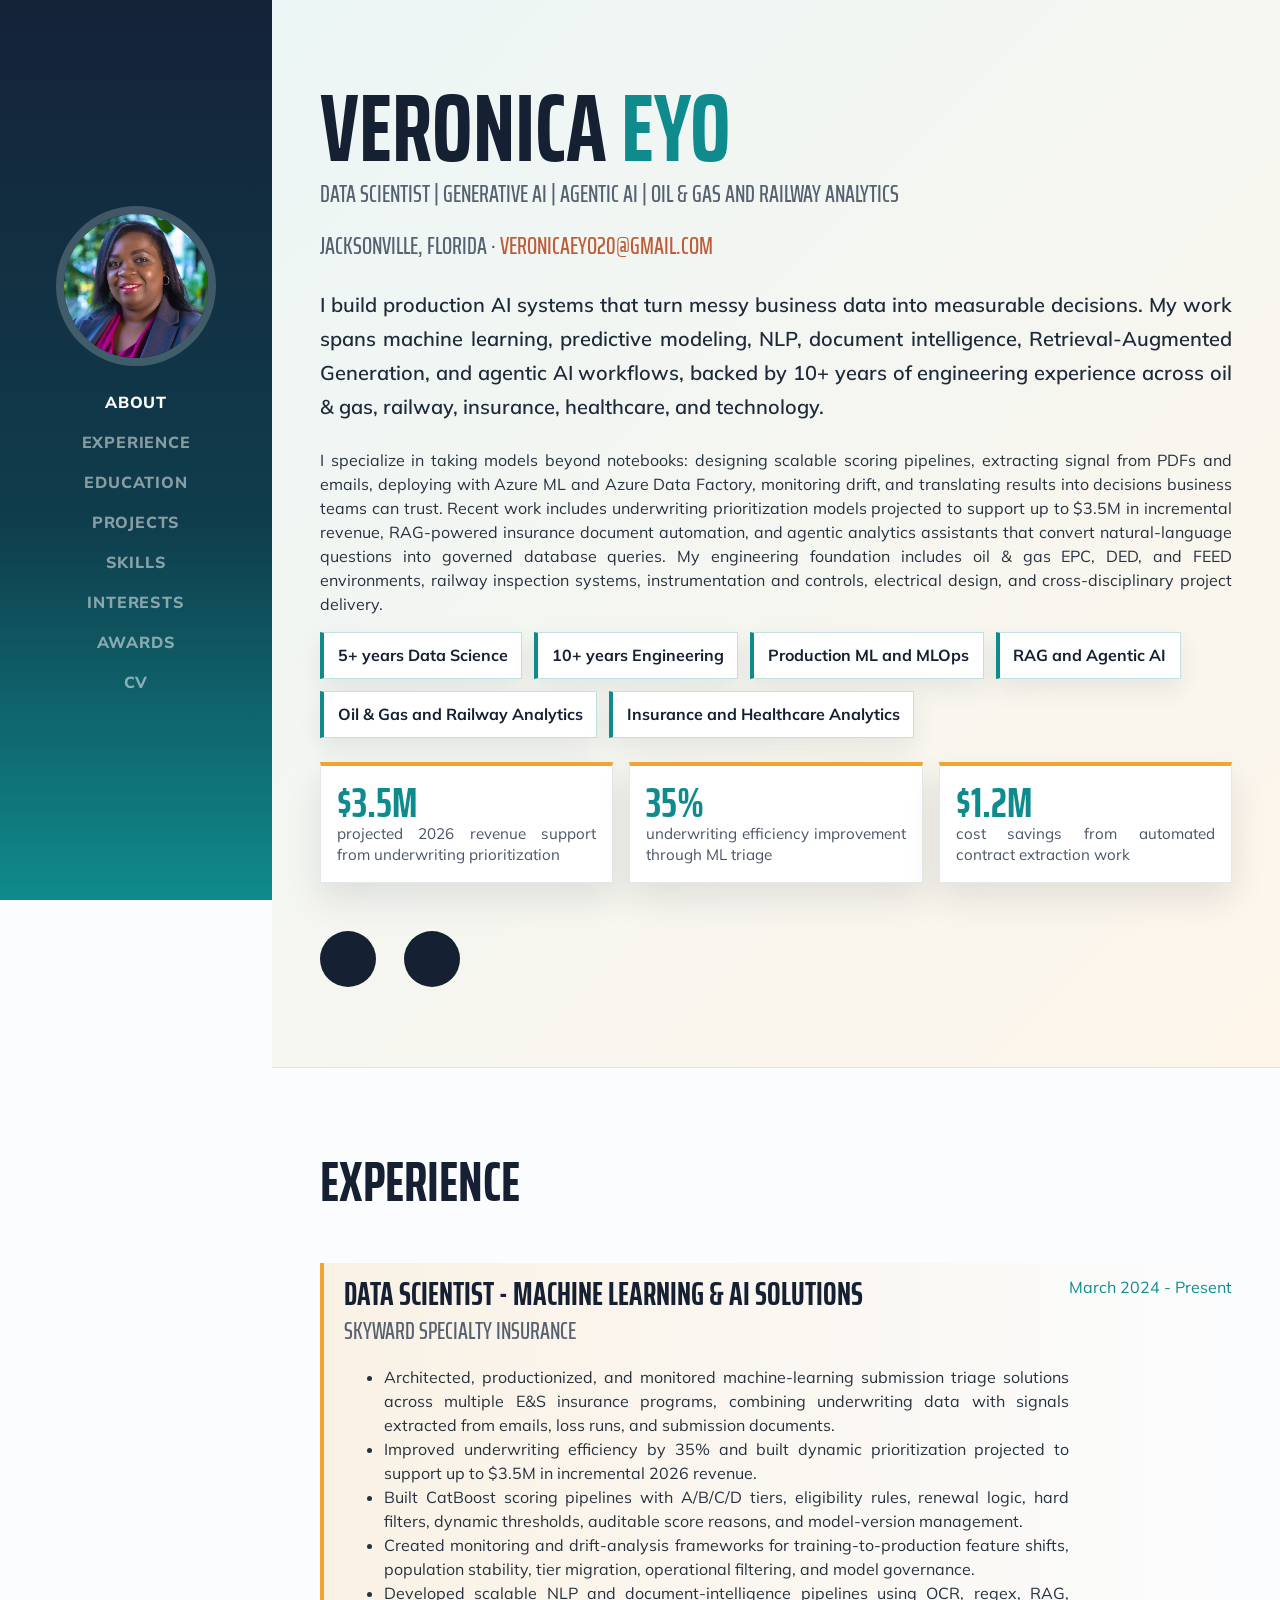
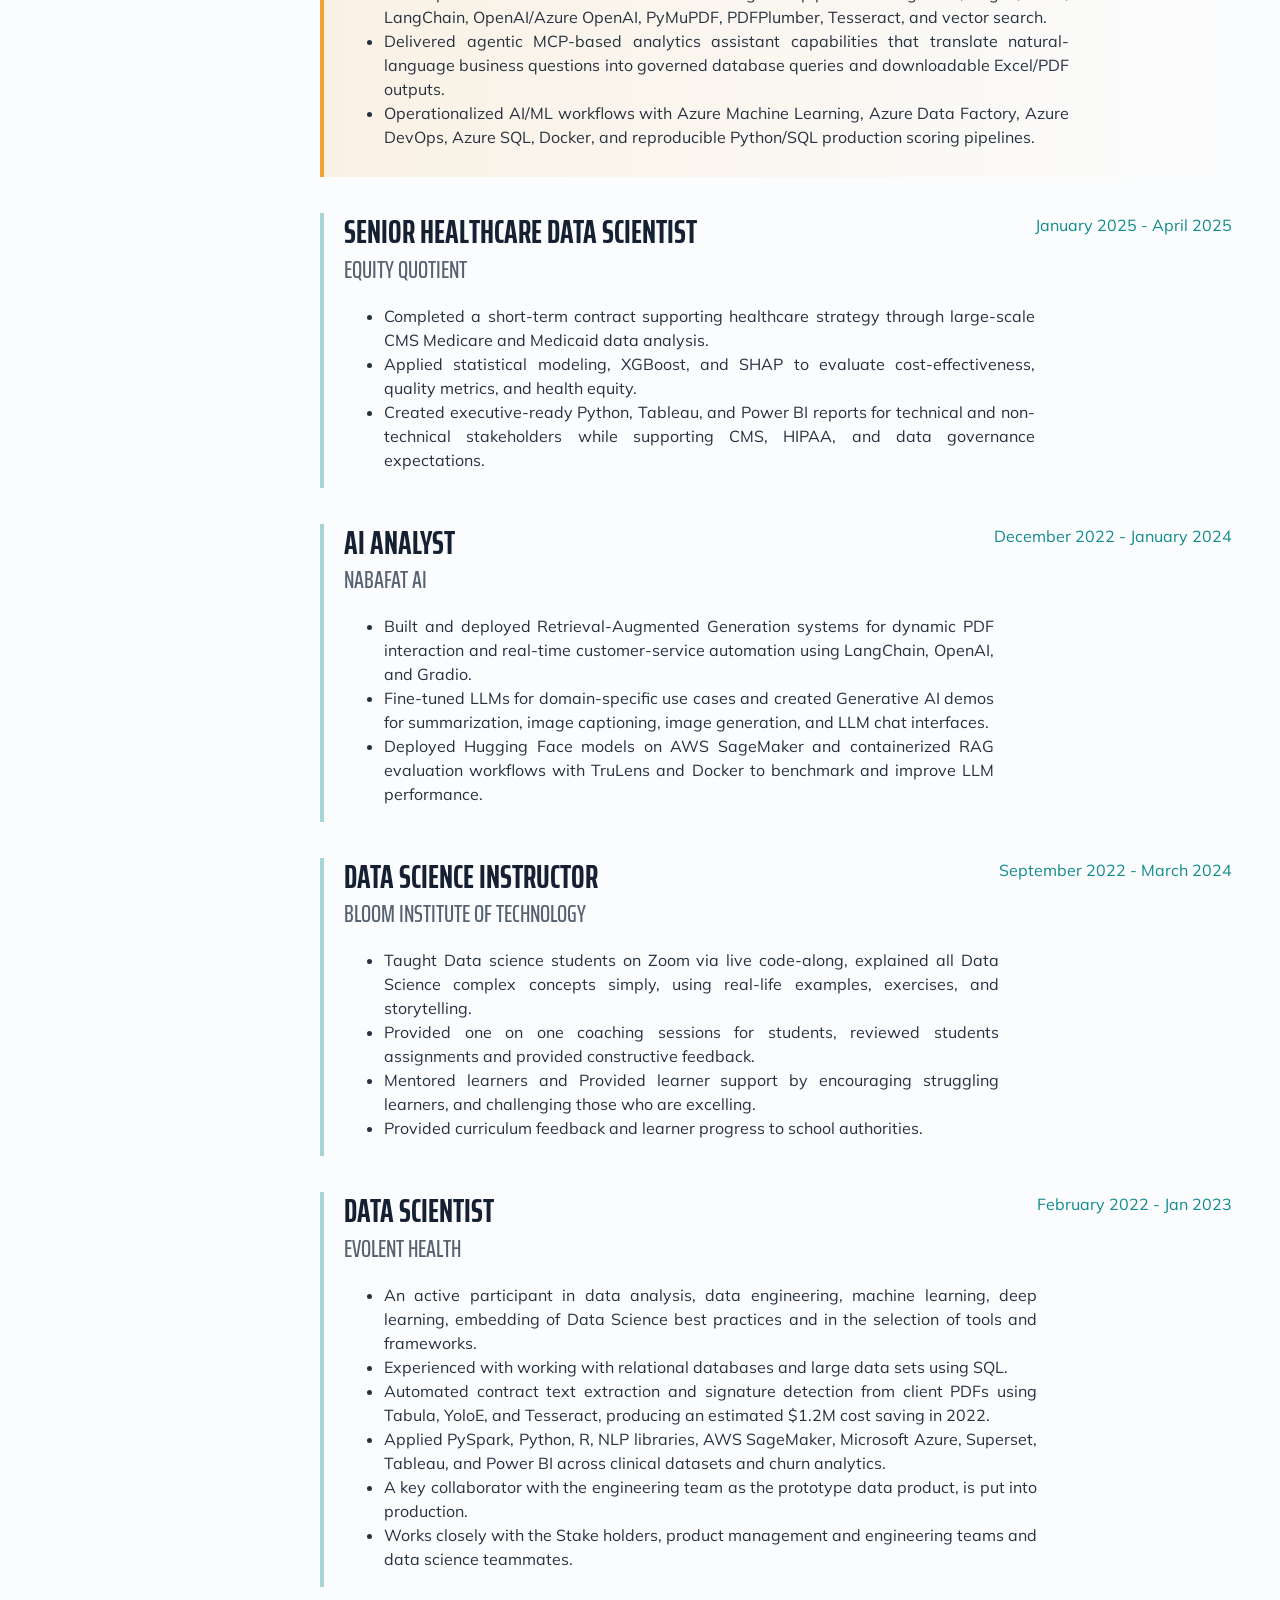
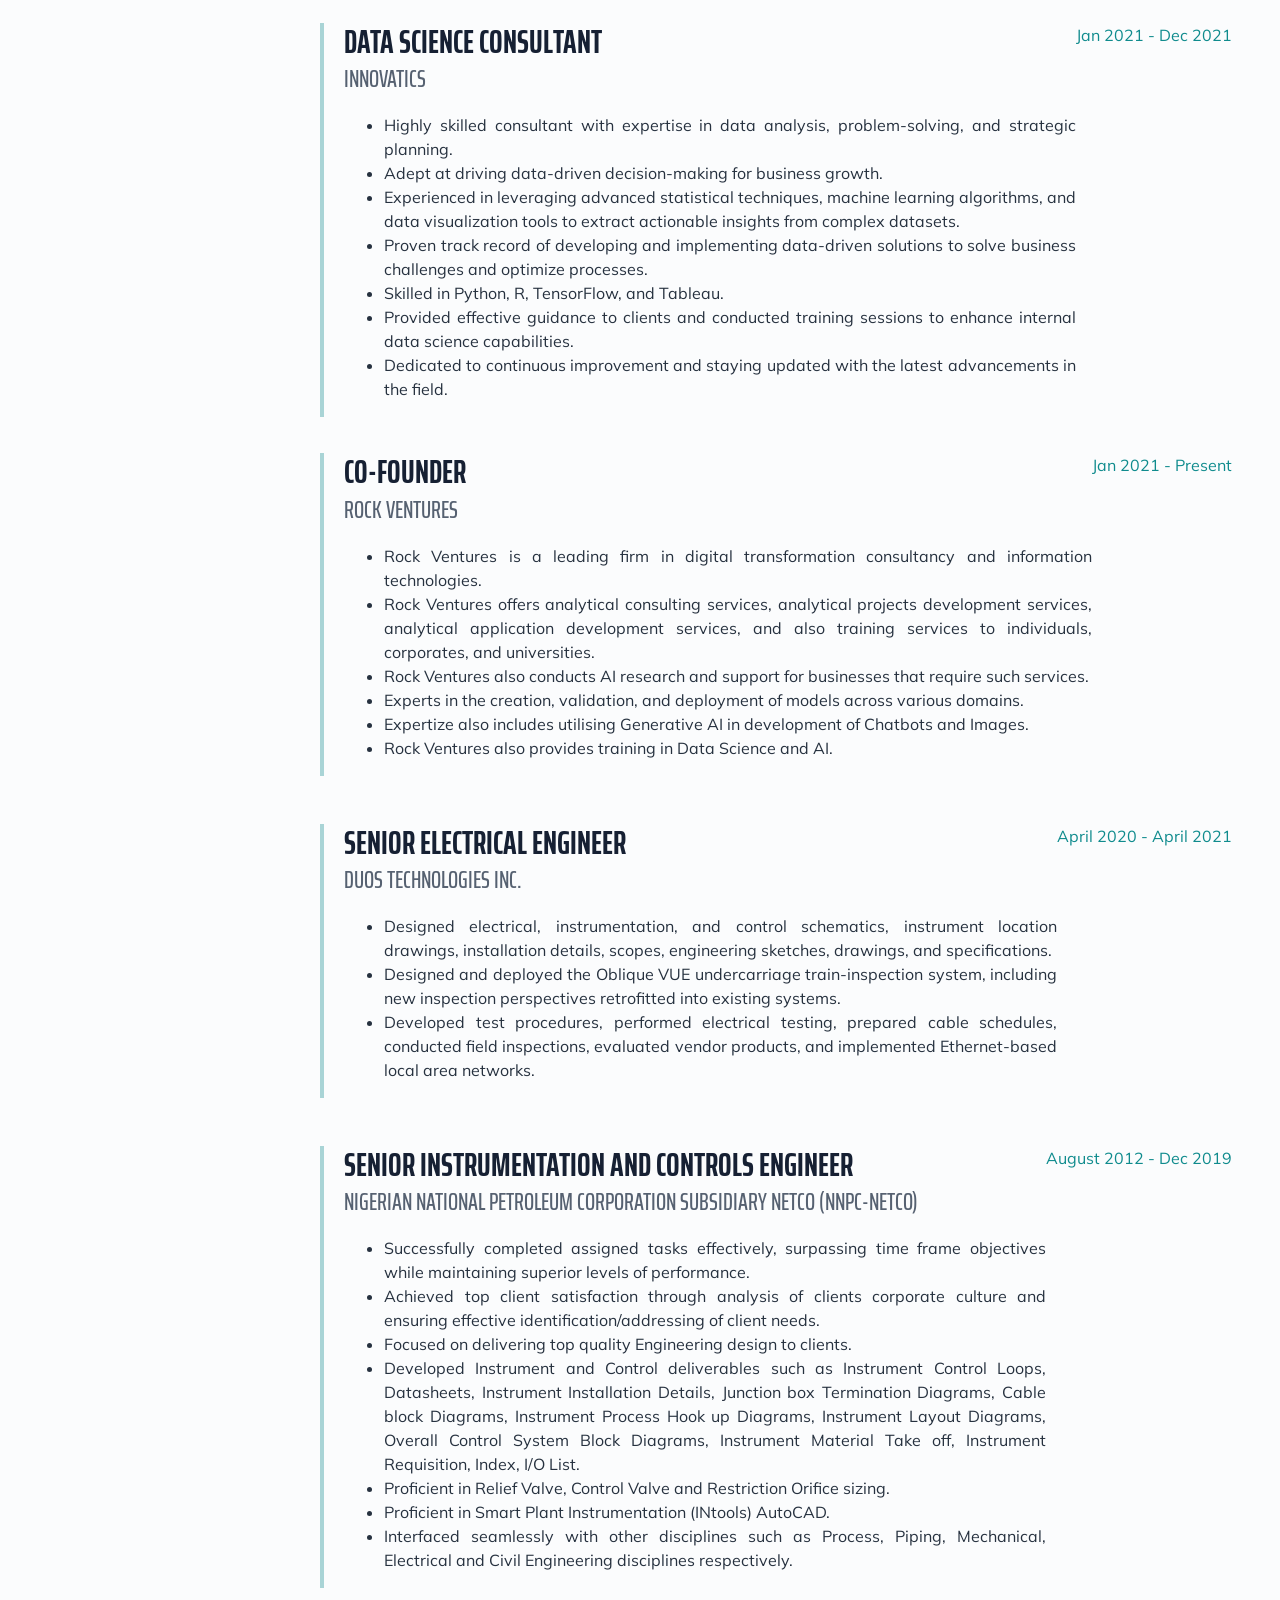
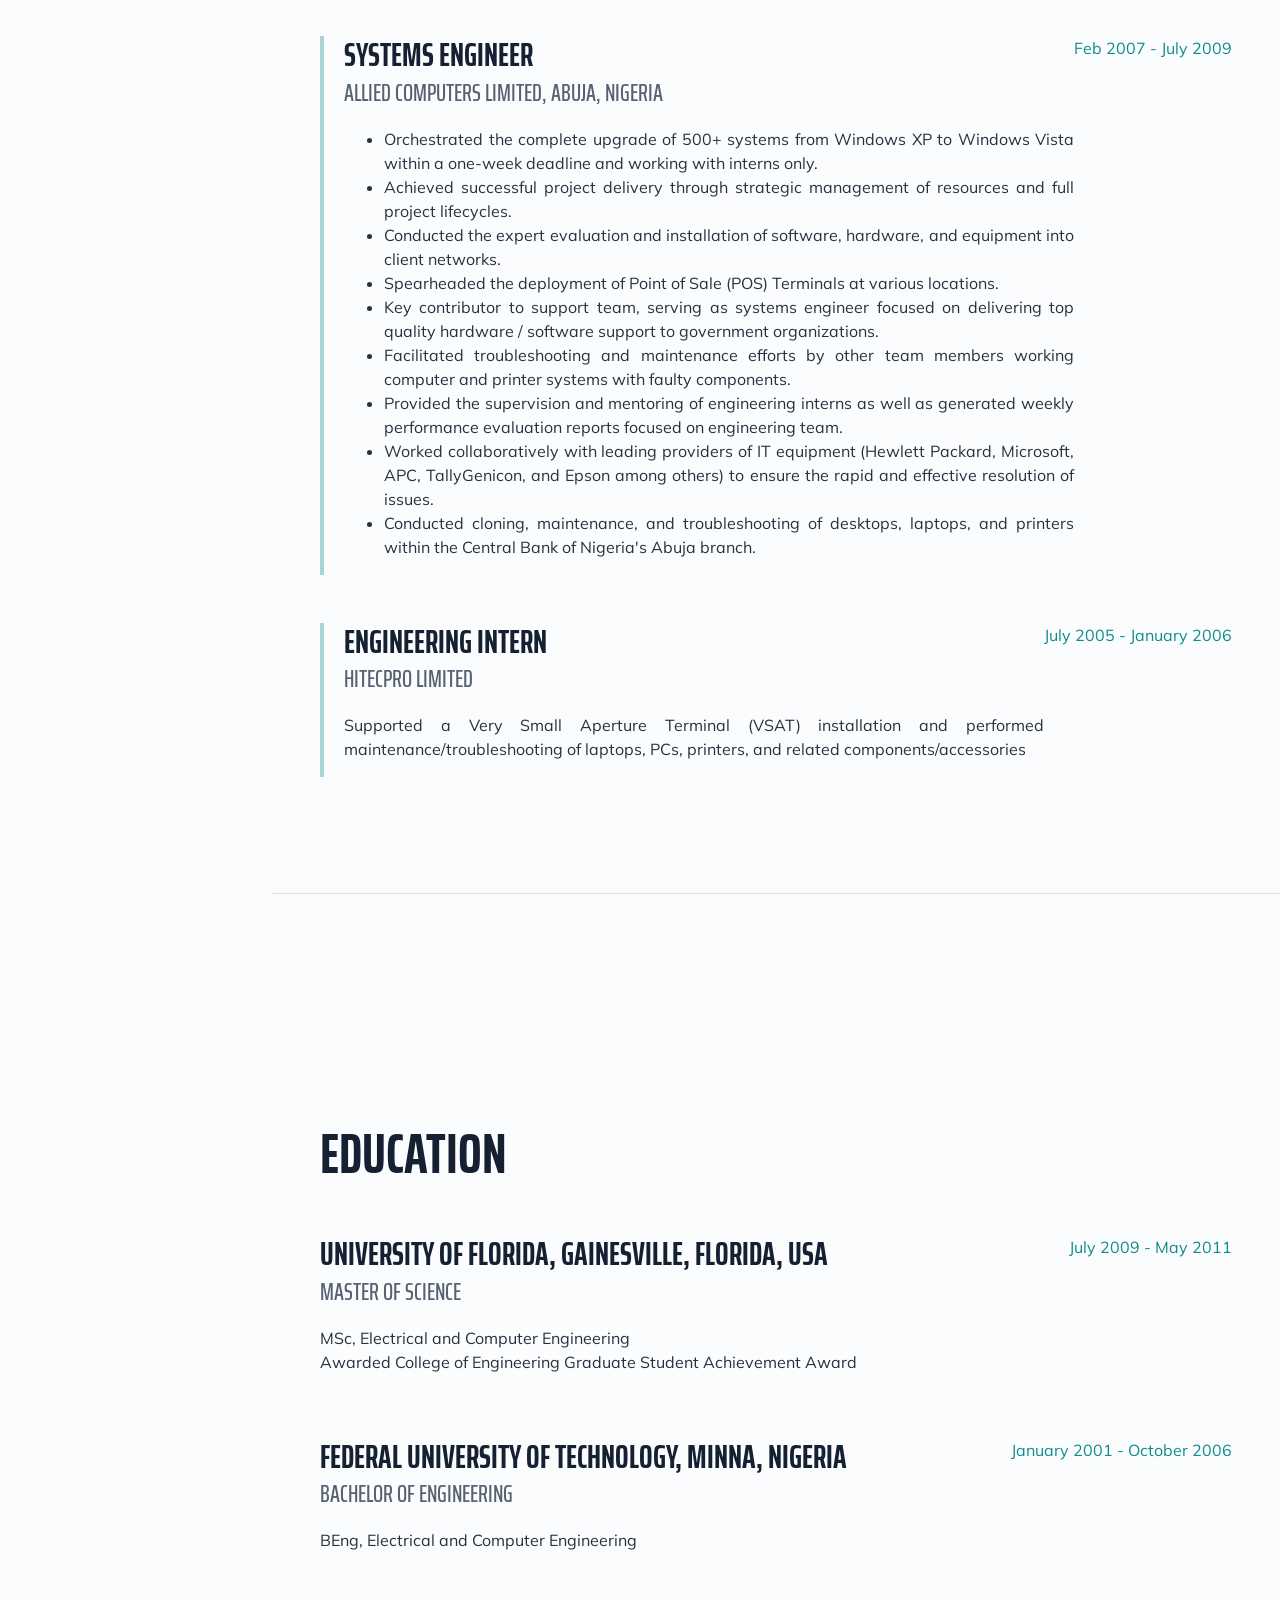
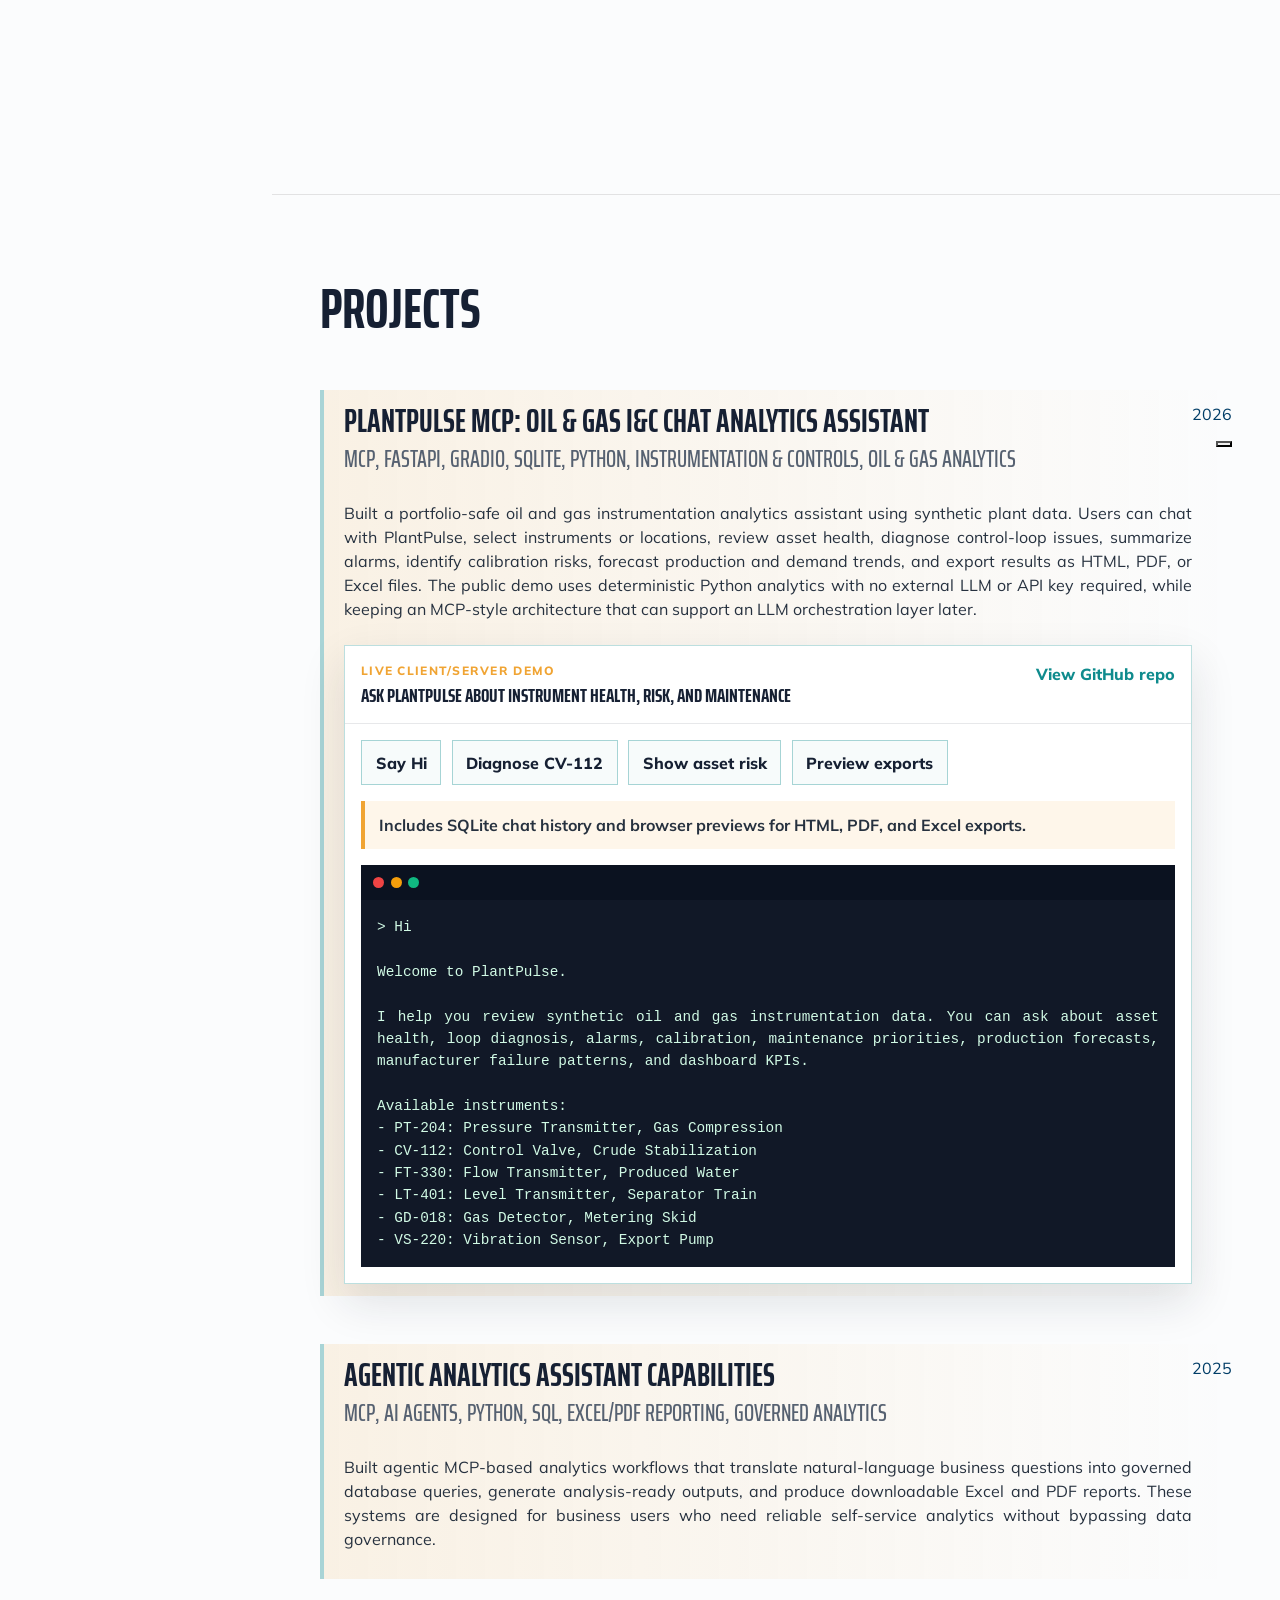
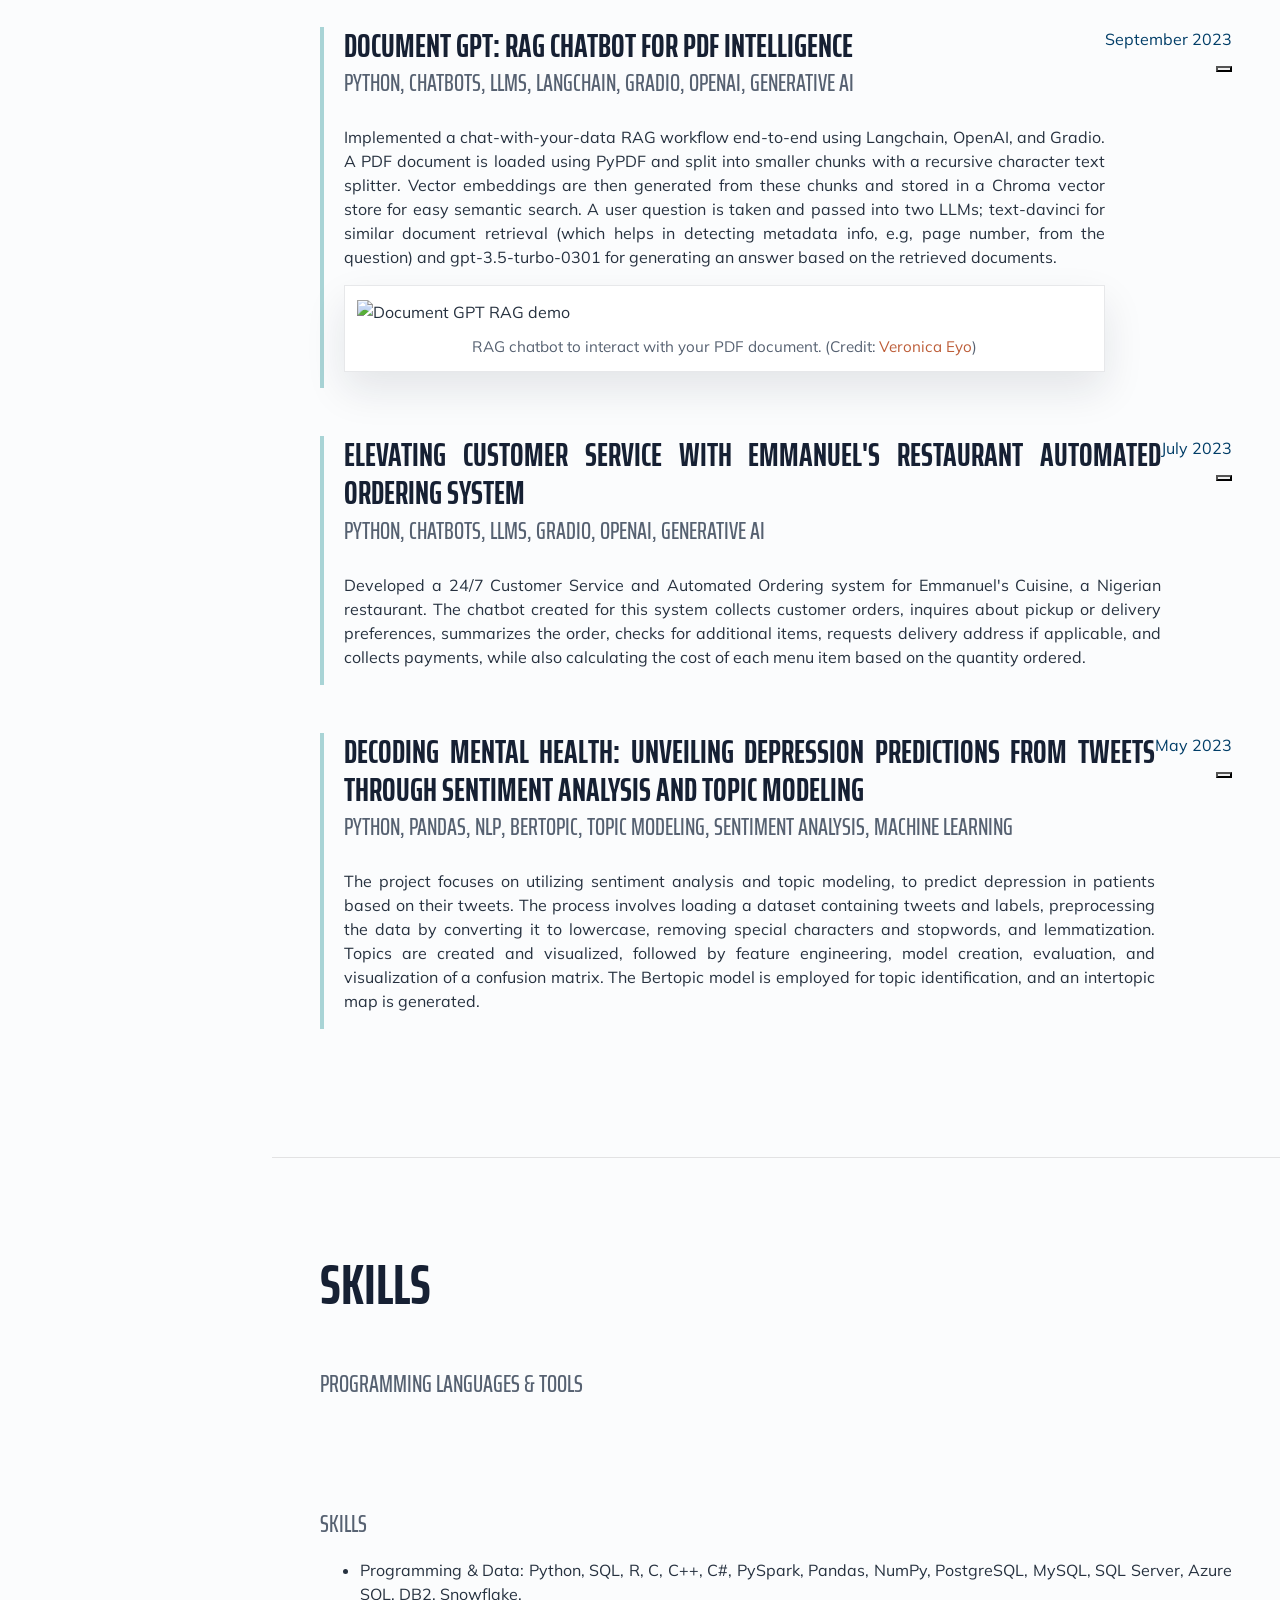
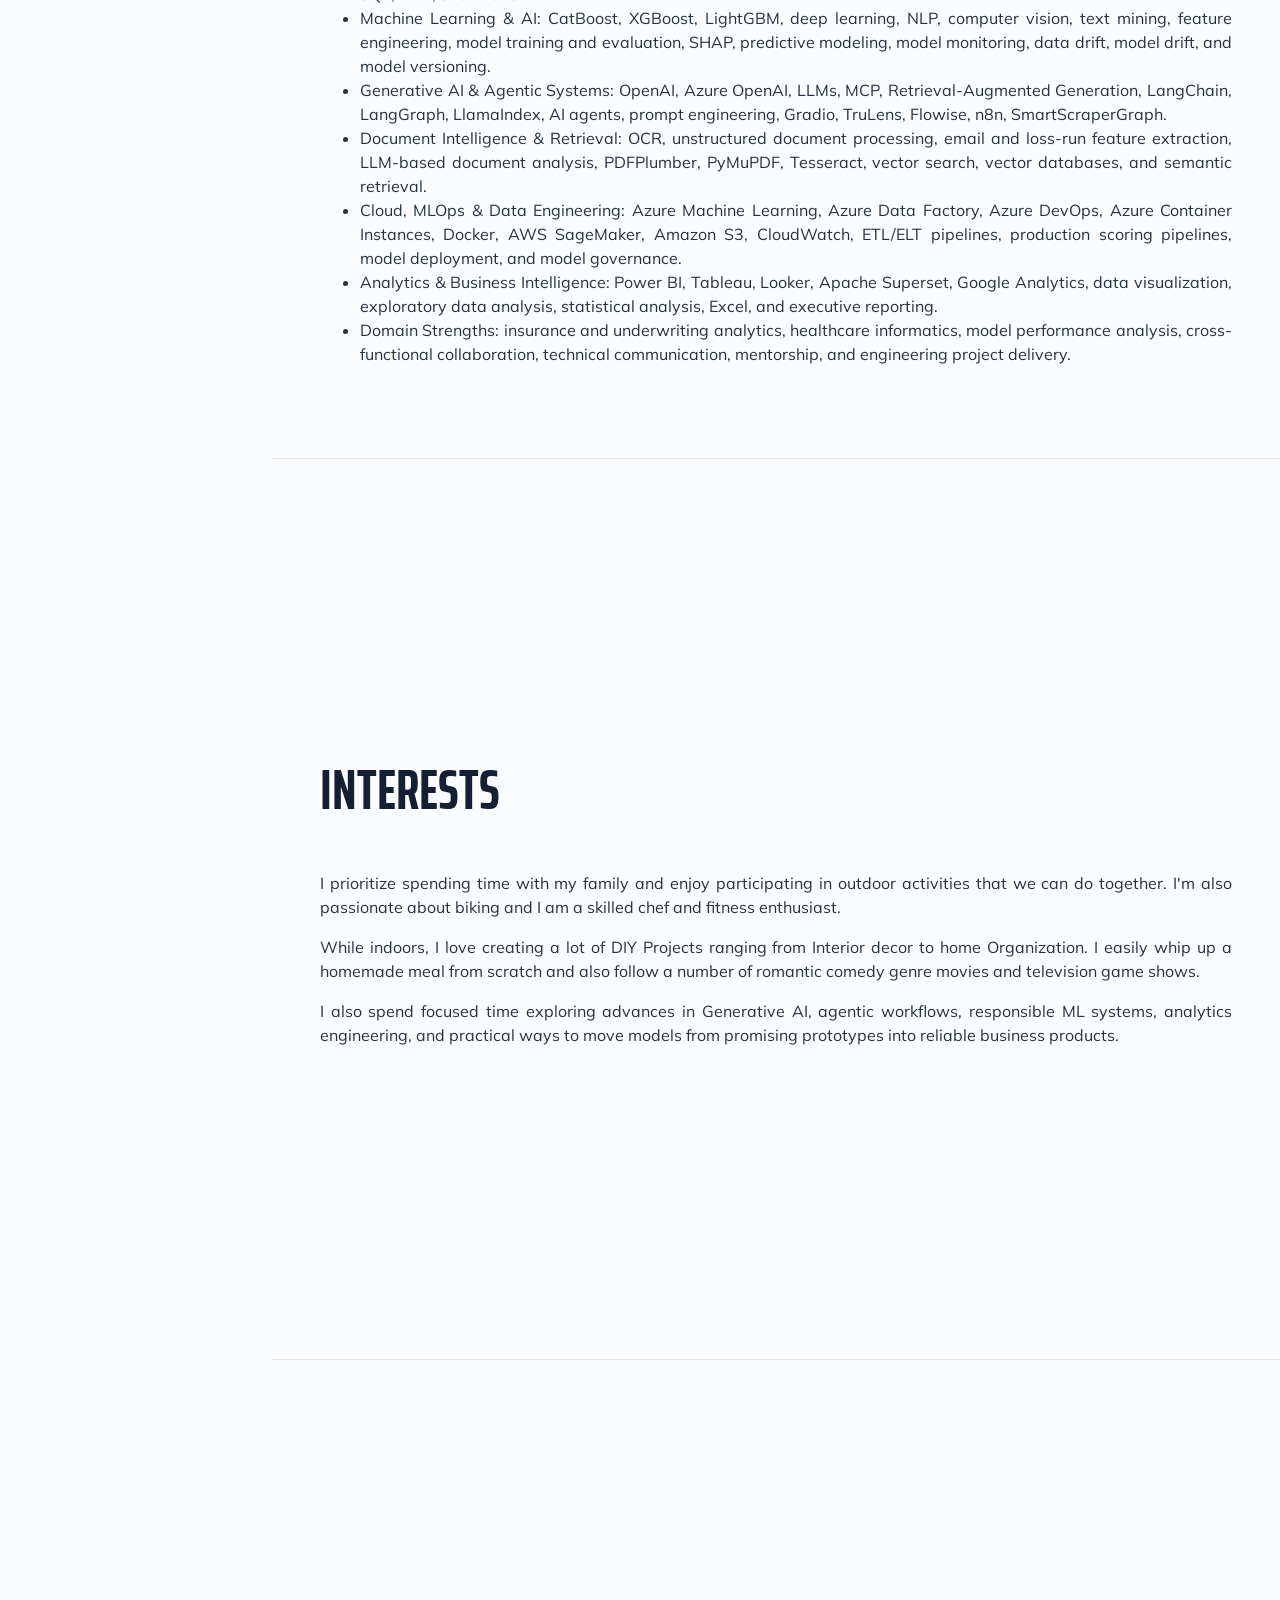
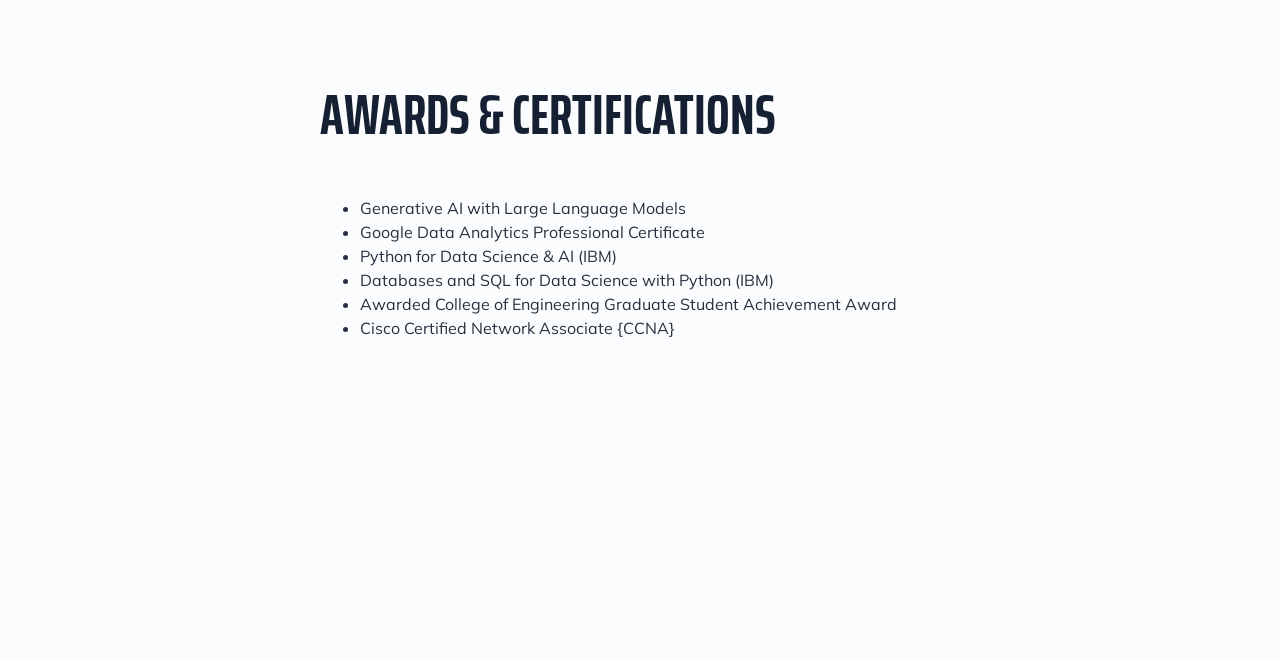
==== commit 79ed56eb: "Enhance PlantPulse project description with demo details and architecture insights in index.html" ====
--- a/index.html
+++ b/index.html
@@ -432,7 +432,9 @@
             <p style="text-align:justify;"> Built a portfolio-safe oil and gas instrumentation analytics assistant
               using synthetic plant data. Users can chat with PlantPulse, select instruments or locations, review asset
               health, diagnose control-loop issues, summarize alarms, identify calibration risks, forecast production
-              and demand trends, and export results as HTML, PDF, or Excel files.
+              and demand trends, and export results as HTML, PDF, or Excel files. The public demo uses deterministic
+              Python analytics with no external LLM or API key required, while keeping an MCP-style architecture that
+              can support an LLM orchestration layer later.
             </p>
             <div class="plantpulse-demo" id="plantpulse-demo">
               <div class="plantpulse-demo-header">
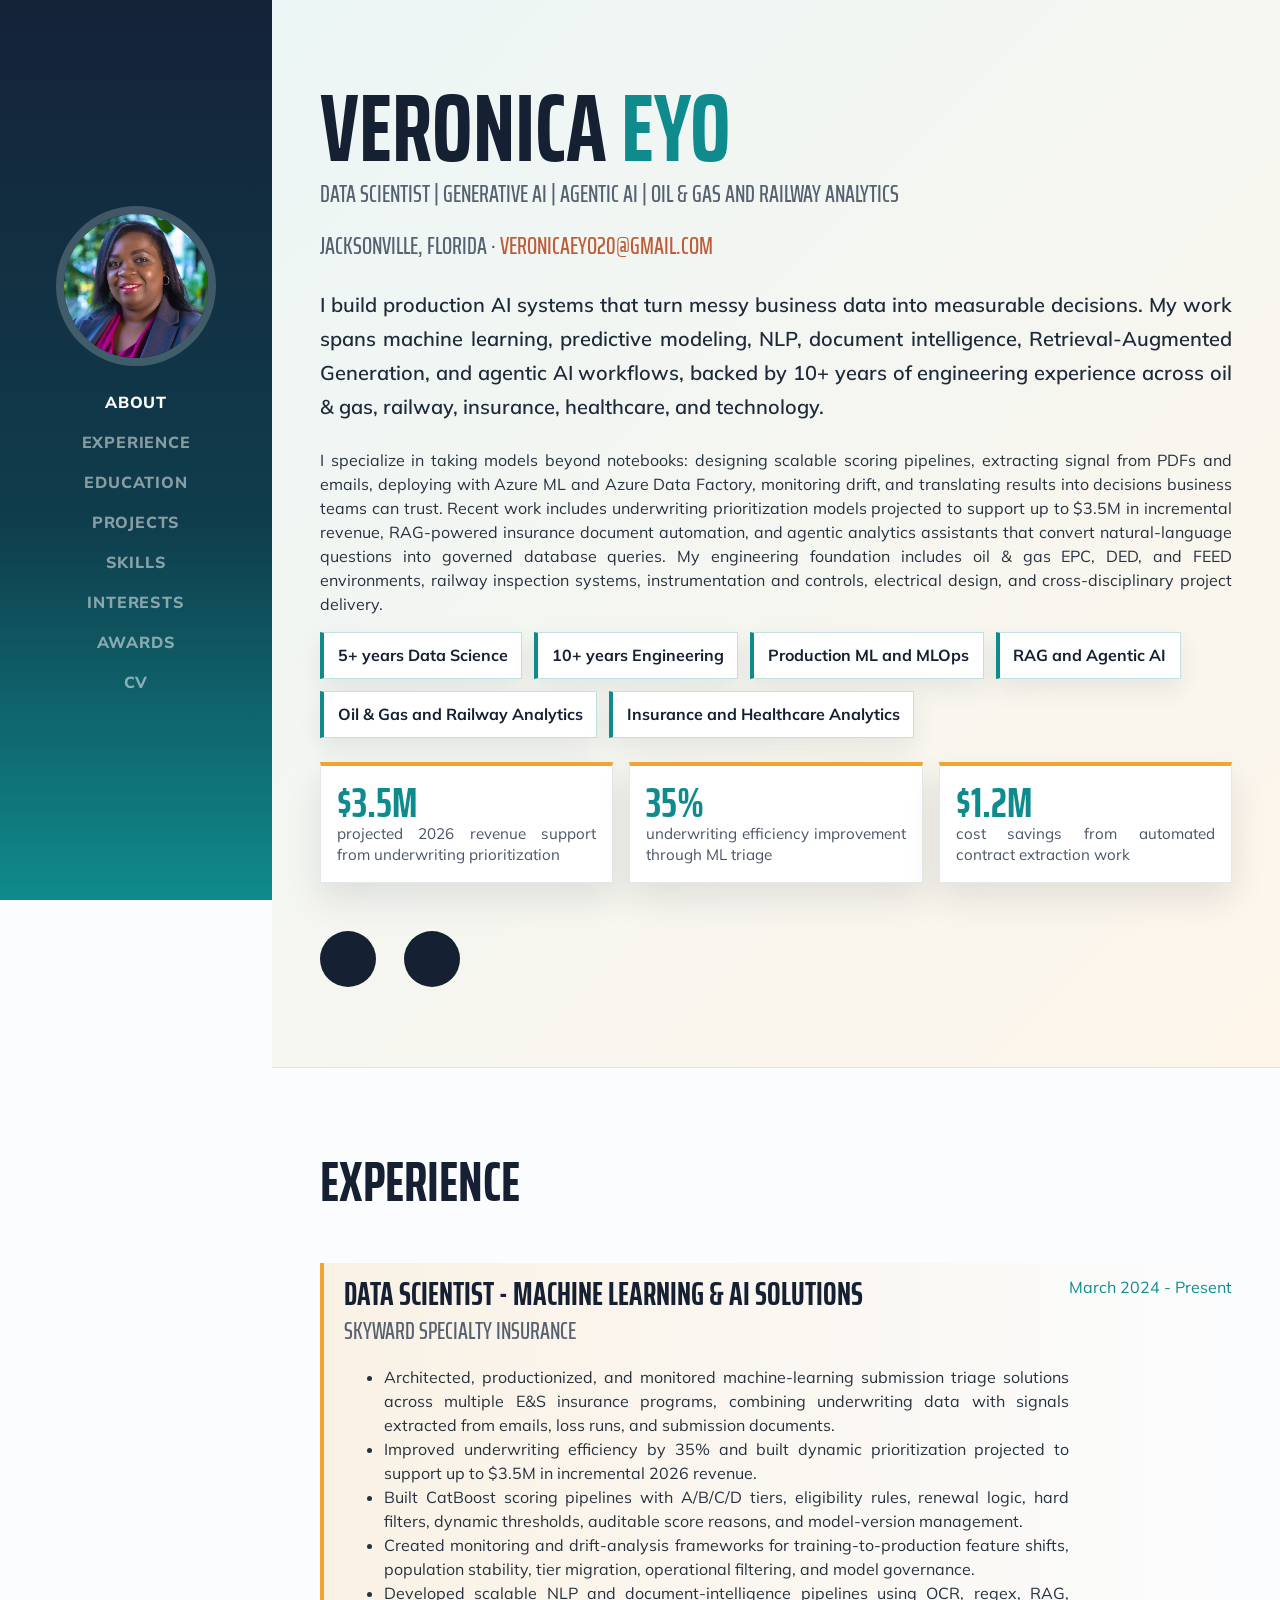
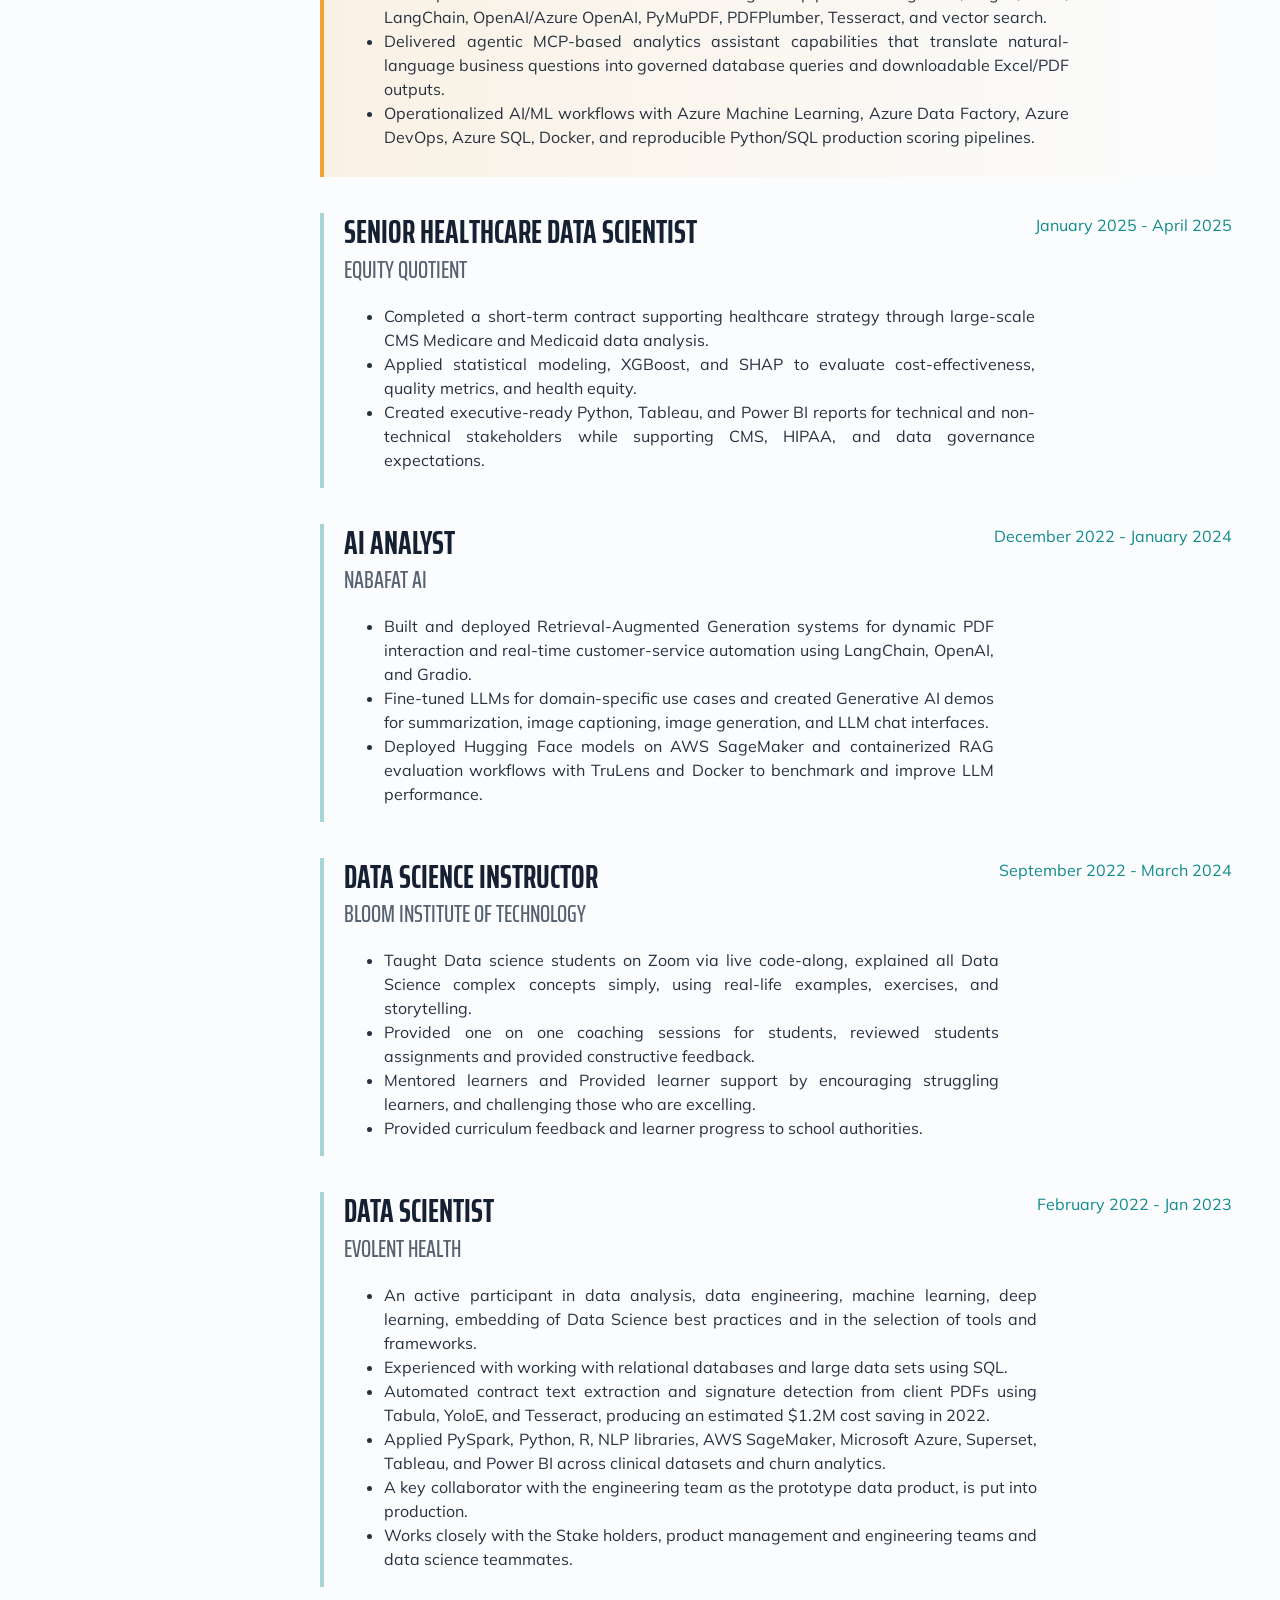
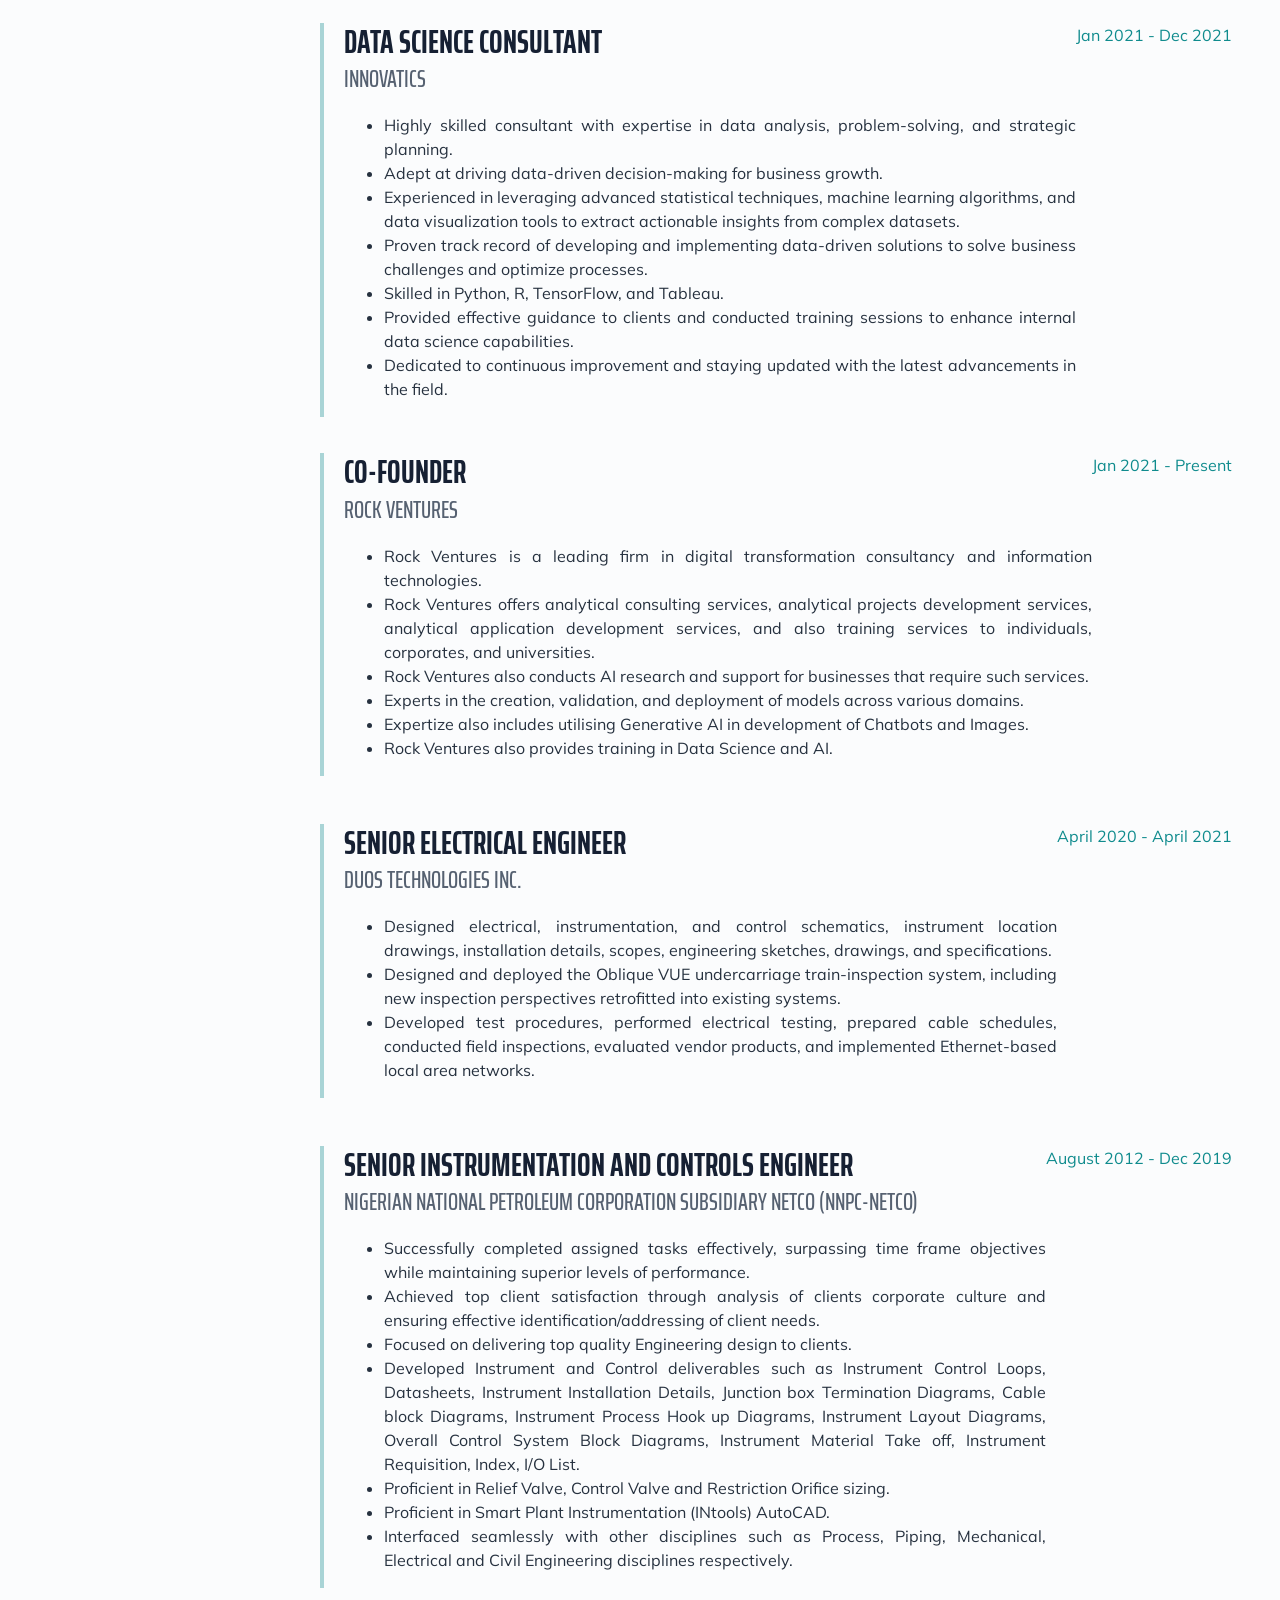
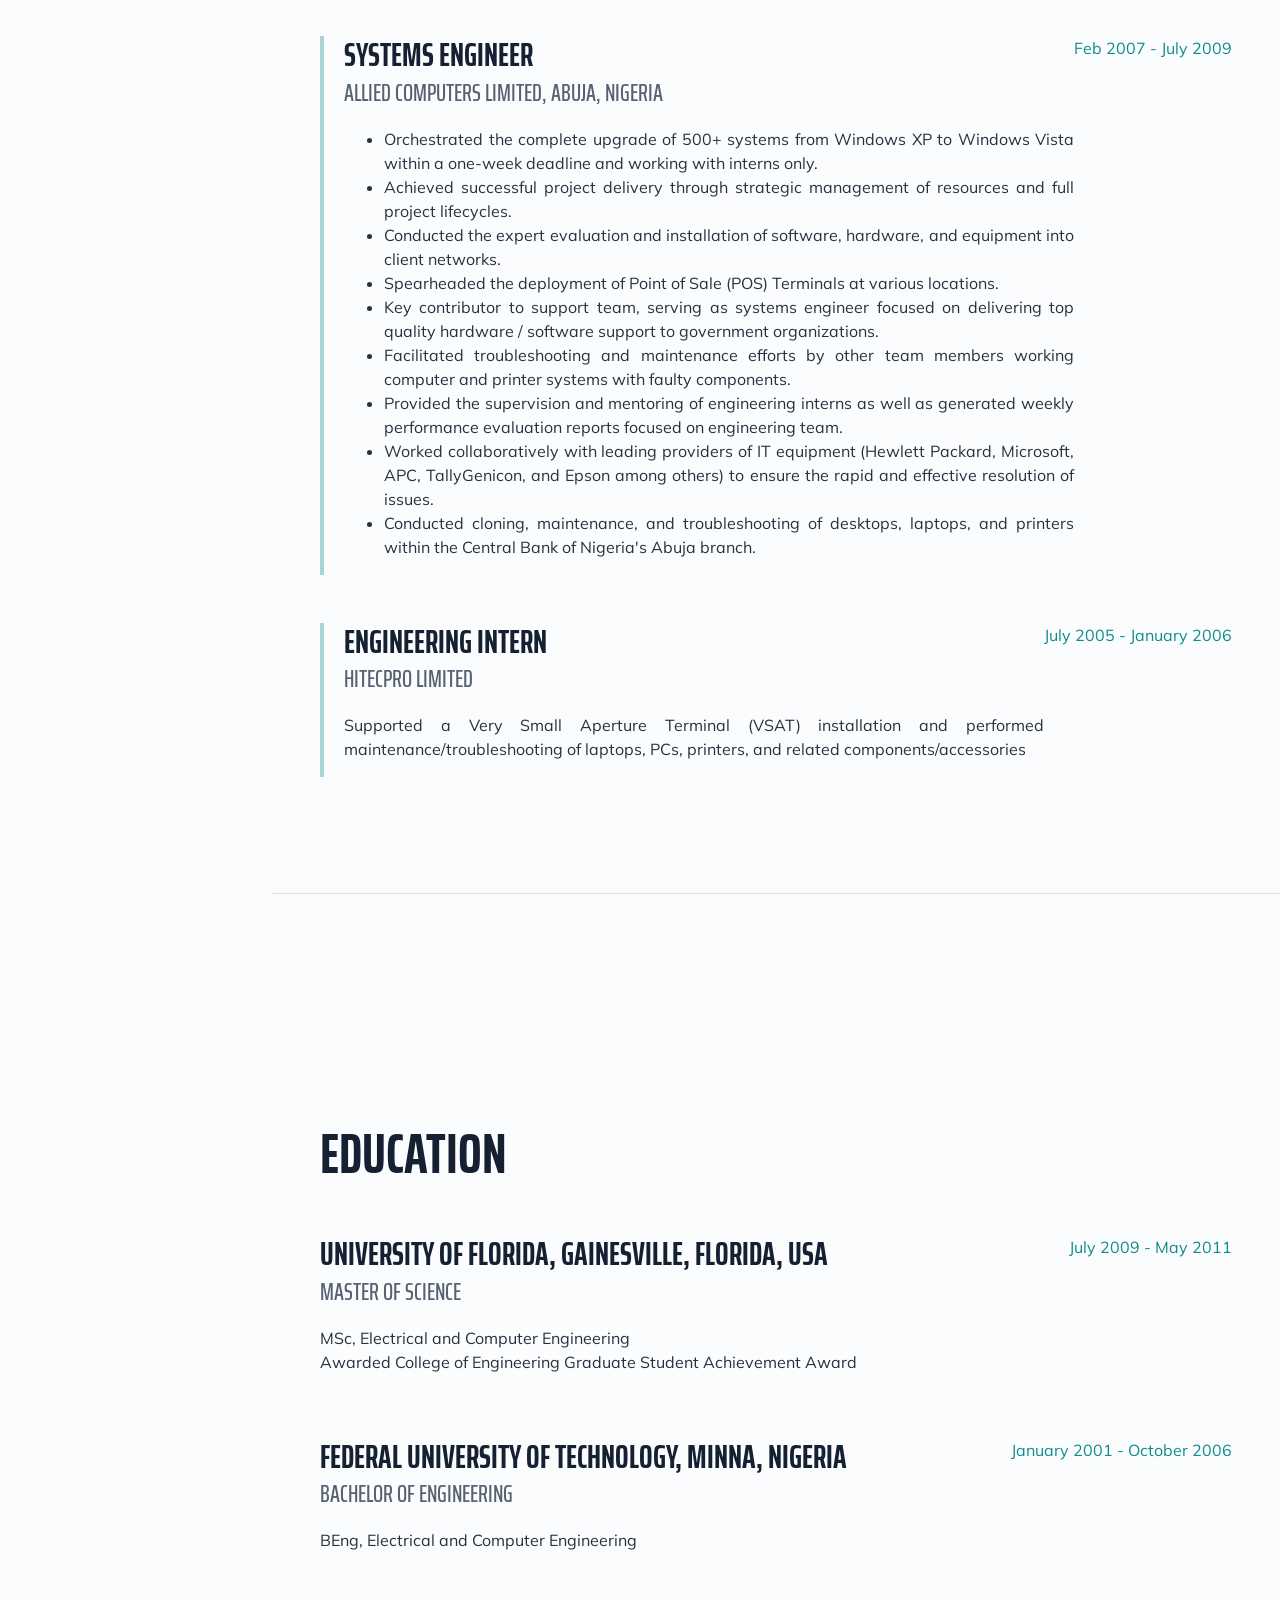
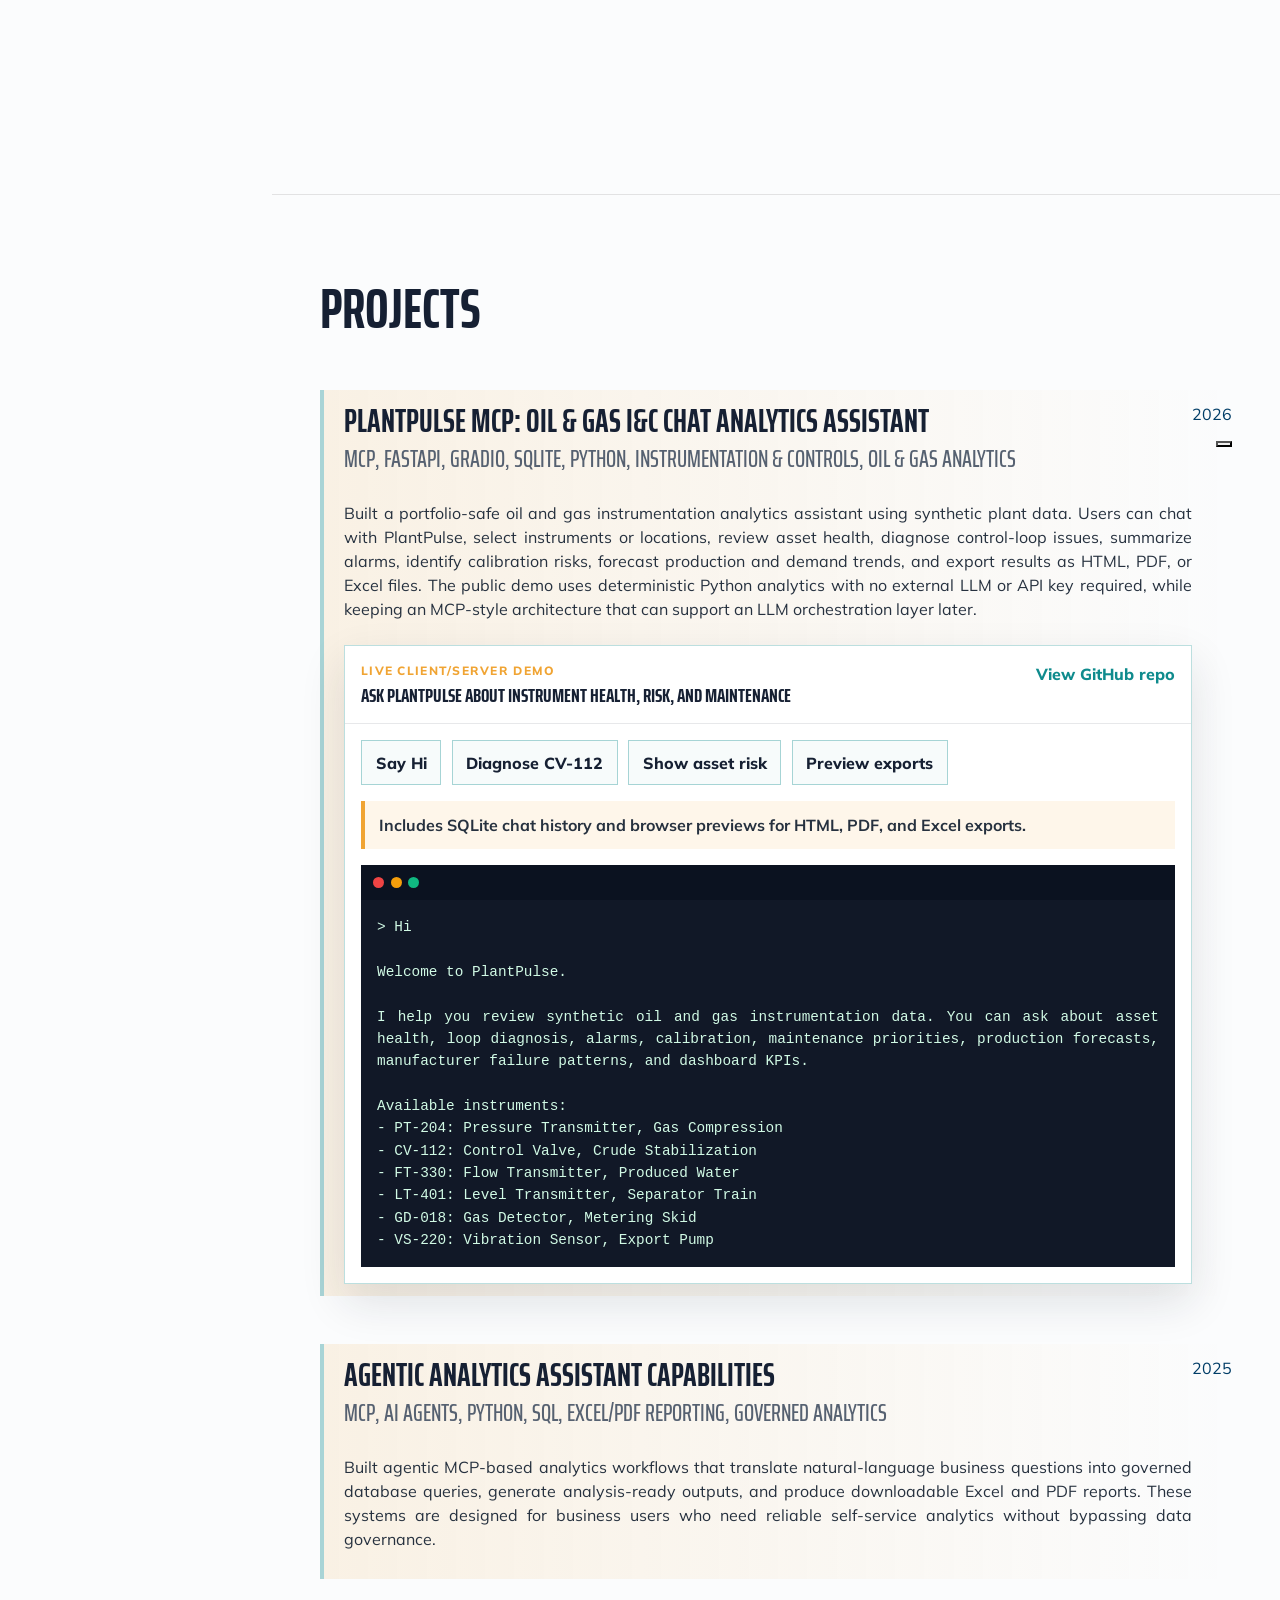
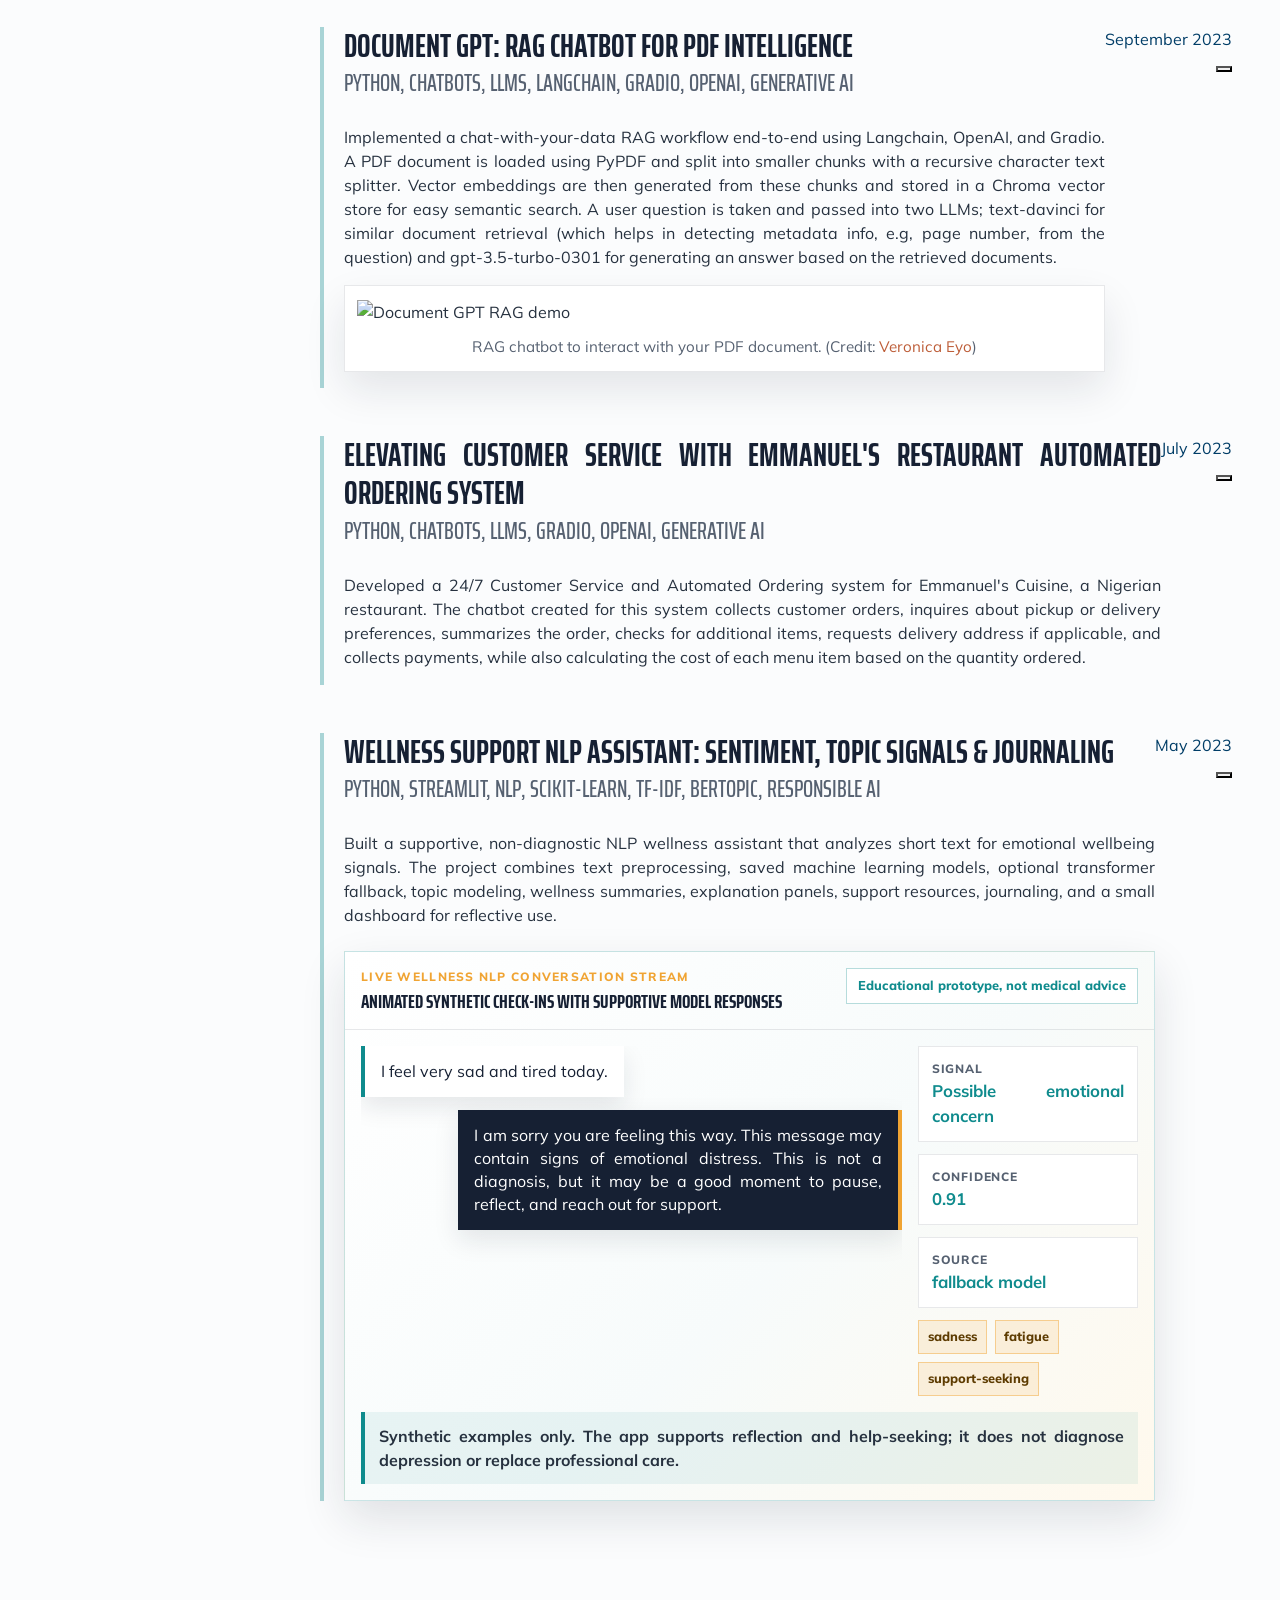
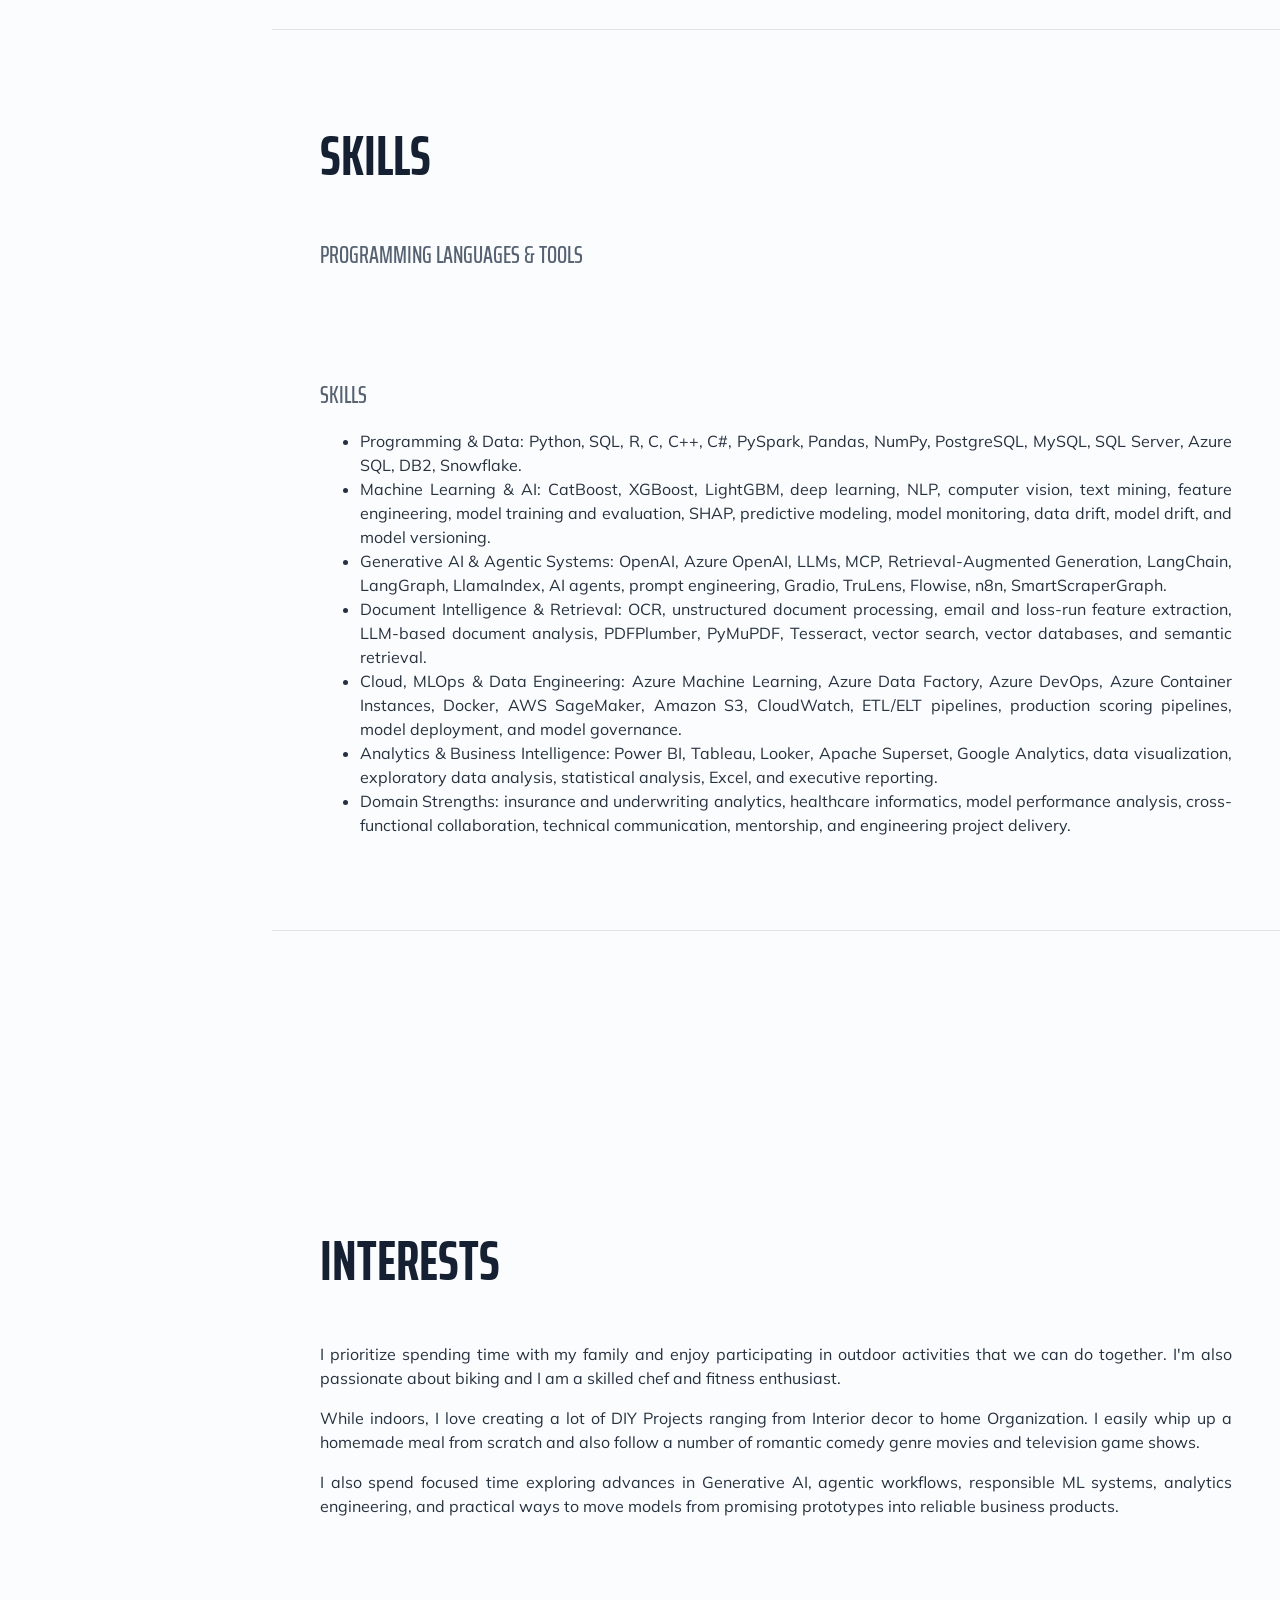
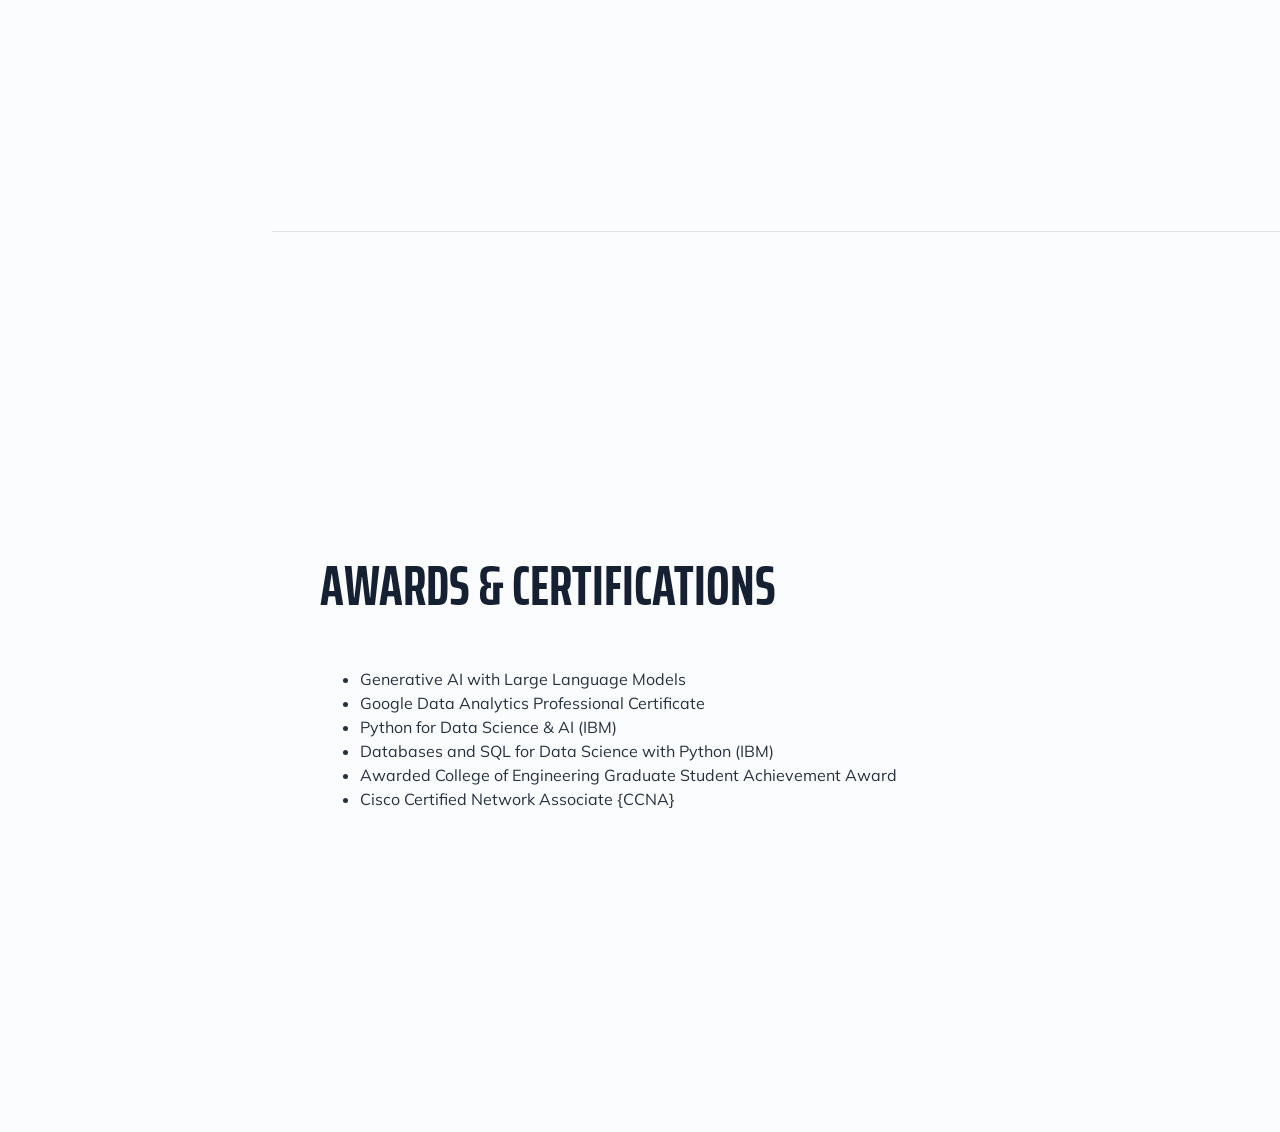
==== commit 8fcfa0ec: "Add Wellness Support NLP Assistant project details and demo functionality in index.html and wellness" ====
--- a/index.html
+++ b/index.html
@@ -528,17 +528,42 @@
         </div>
         <div class="d-flex flex-column flex-md-row justify-content-between mb-5">
           <div class="flex-grow-1">
-            <h3 class="mb-0">Decoding Mental Health: Unveiling Depression Predictions from Tweets through Sentiment Analysis and Topic Modeling</h3>
-            <div class="subheading mb-4">Python, Pandas, NLP, Bertopic, Topic Modeling, Sentiment Analysis, Machine Learning
-            </div>
-            <p style="text-align:justify;"> The project focuses on utilizing sentiment analysis and topic modeling, 
-              to predict depression in patients based on their tweets. 
-              The process involves loading a dataset containing tweets and labels,
-               preprocessing the data by converting it to lowercase, removing special characters and stopwords, and lemmatization. 
-              Topics are created and visualized, followed by feature engineering, model creation, evaluation, 
-              and visualization of a confusion matrix. 
-              The Bertopic model is employed for topic identification, and an intertopic map is generated.
-            </p>
+            <h3 class="mb-0">Wellness Support NLP Assistant: Sentiment, Topic Signals & Journaling</h3>
+            <div class="subheading mb-4">Python, Streamlit, NLP, Scikit-learn, TF-IDF, BERTopic, Responsible AI
+            </div>
+            <p style="text-align:justify;"> Built a supportive, non-diagnostic NLP wellness assistant that analyzes
+              short text for emotional wellbeing signals. The project combines text preprocessing, saved machine
+              learning models, optional transformer fallback, topic modeling, wellness summaries, explanation panels,
+              support resources, journaling, and a small dashboard for reflective use.
+            </p>
+            <div class="wellness-stream" id="wellness-stream">
+              <div class="wellness-stream-header">
+                <div>
+                  <span class="demo-label">Live Wellness NLP Conversation Stream</span>
+                  <h4>Animated synthetic check-ins with supportive model responses</h4>
+                </div>
+                <span class="ethics-pill">Educational prototype, not medical advice</span>
+              </div>
+              <div class="wellness-stage">
+                <div class="wellness-chat" id="wellness-chat" aria-live="polite"></div>
+                <div class="wellness-side-panel">
+                  <div class="signal-card">
+                    <span>Signal</span>
+                    <strong id="wellness-signal">Possible emotional concern</strong>
+                  </div>
+                  <div class="signal-card">
+                    <span>Confidence</span>
+                    <strong id="wellness-confidence">0.91</strong>
+                  </div>
+                  <div class="signal-card">
+                    <span>Source</span>
+                    <strong id="wellness-source">fallback model</strong>
+                  </div>
+                  <div class="topic-strip" id="wellness-topics"></div>
+                </div>
+              </div>
+              <p class="wellness-note">Synthetic examples only. The app supports reflection and help-seeking; it does not diagnose depression or replace professional care.</p>
+            </div>
           </div>
           <div class="flex-shrink-0">
             <span class="text-right"> May 2023 <br>
@@ -711,6 +736,7 @@
   <!-- Core theme JS-->
   <script src="js/scripts.js"></script>
   <script src="js/plantpulse-demo.js"></script>
+  <script src="js/wellness-demo.js"></script>
 </body>
 
 </html>
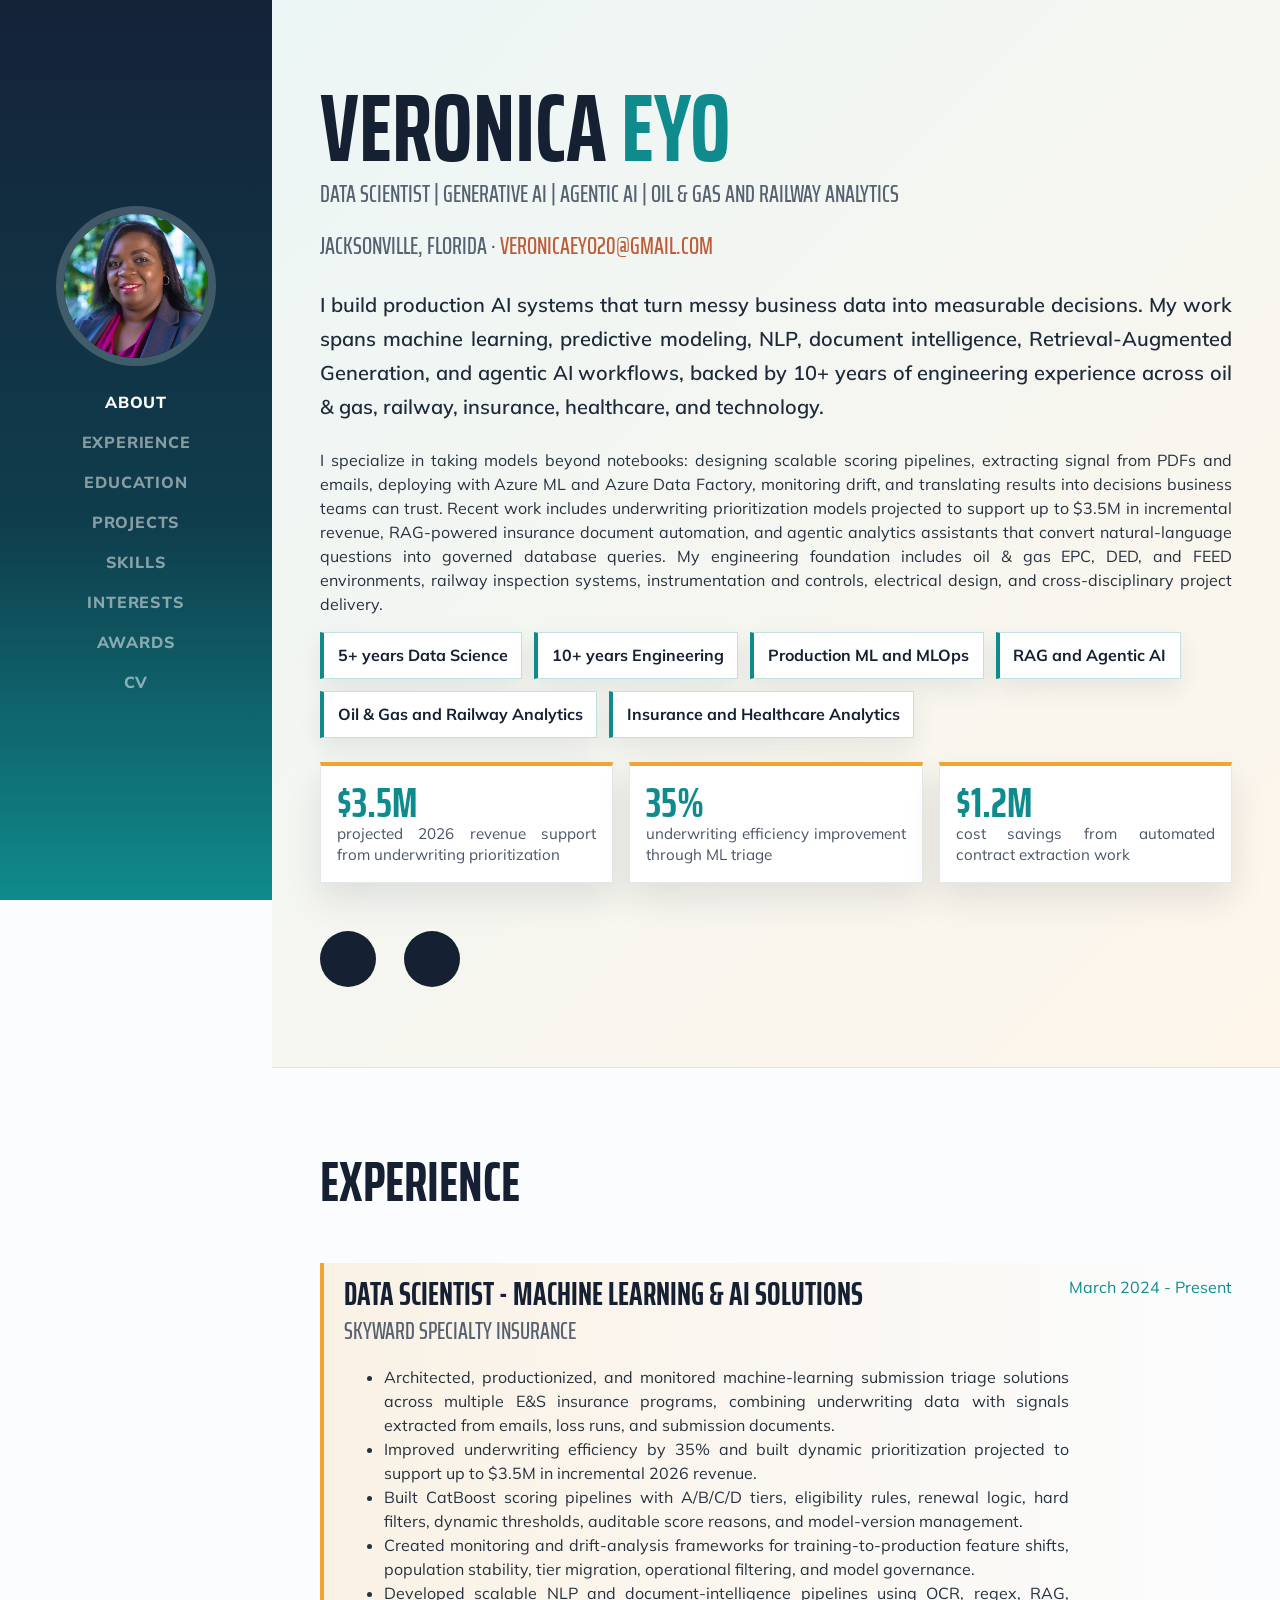
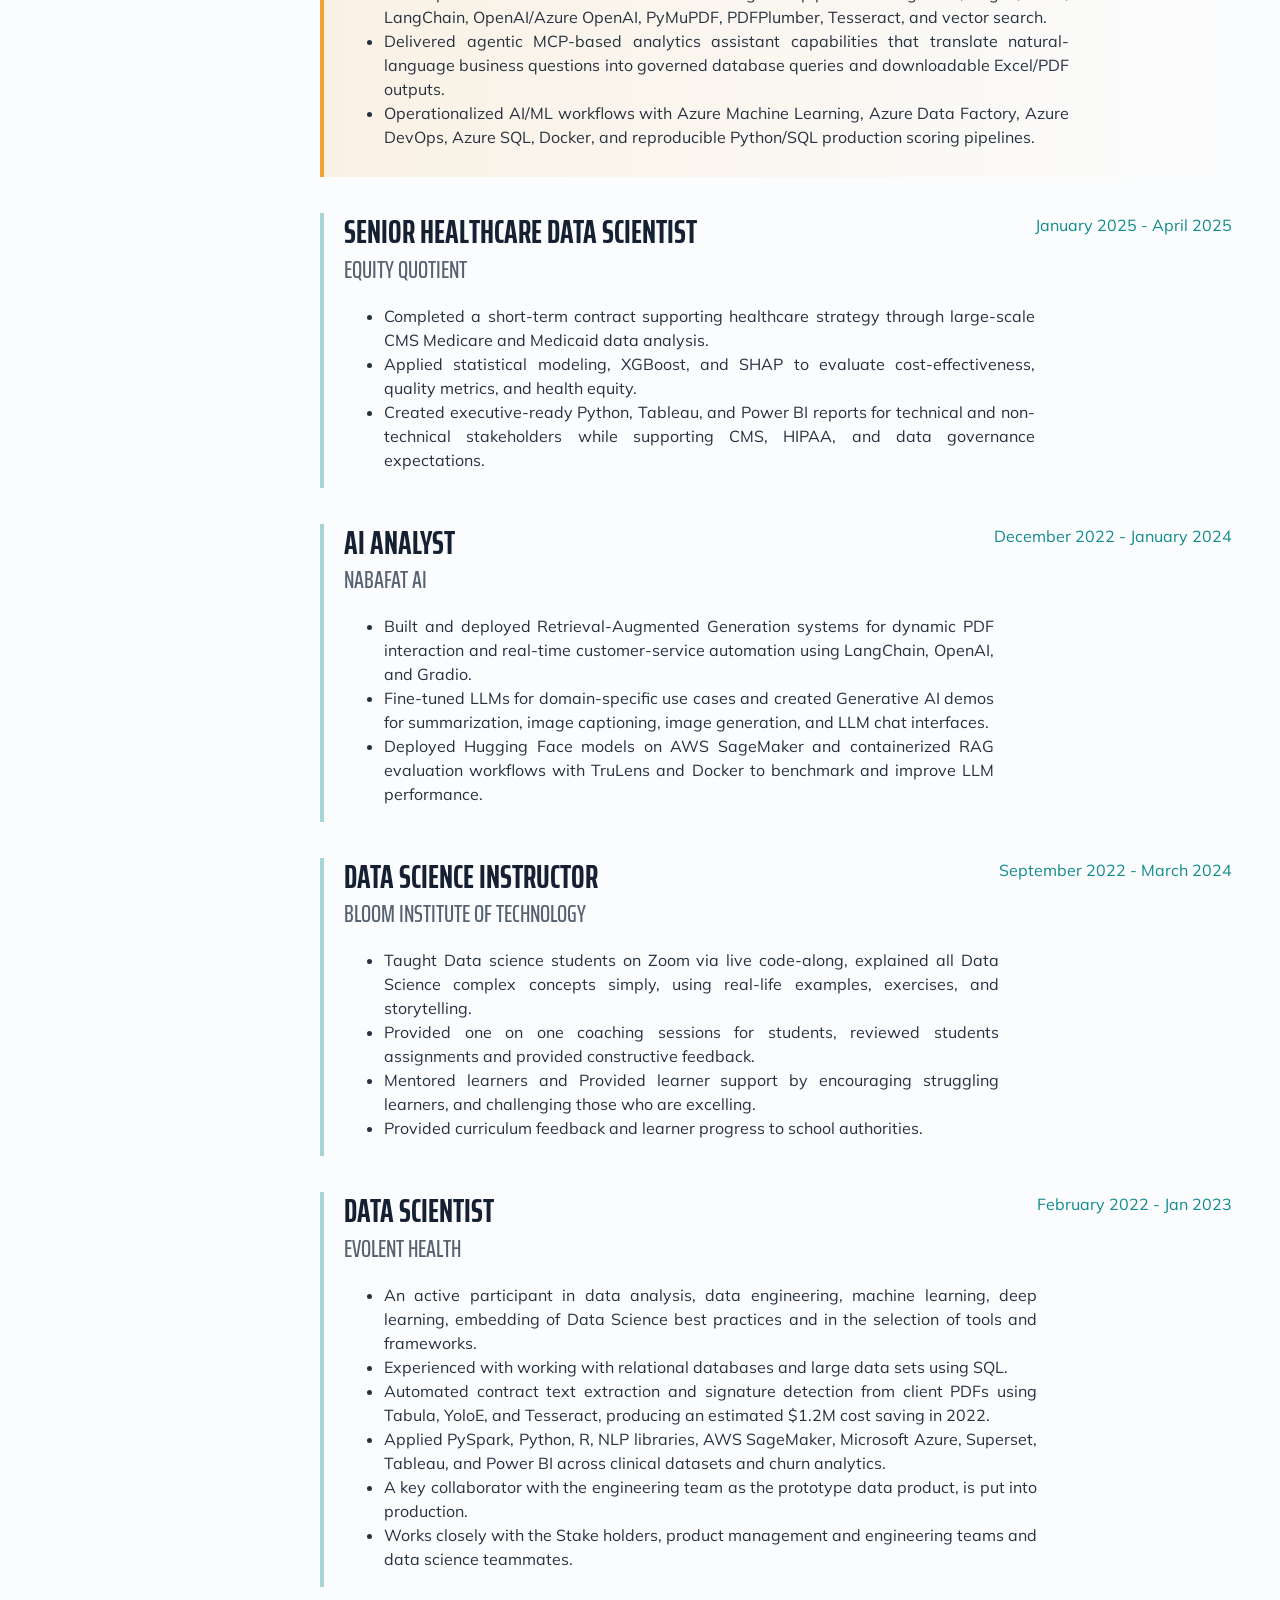
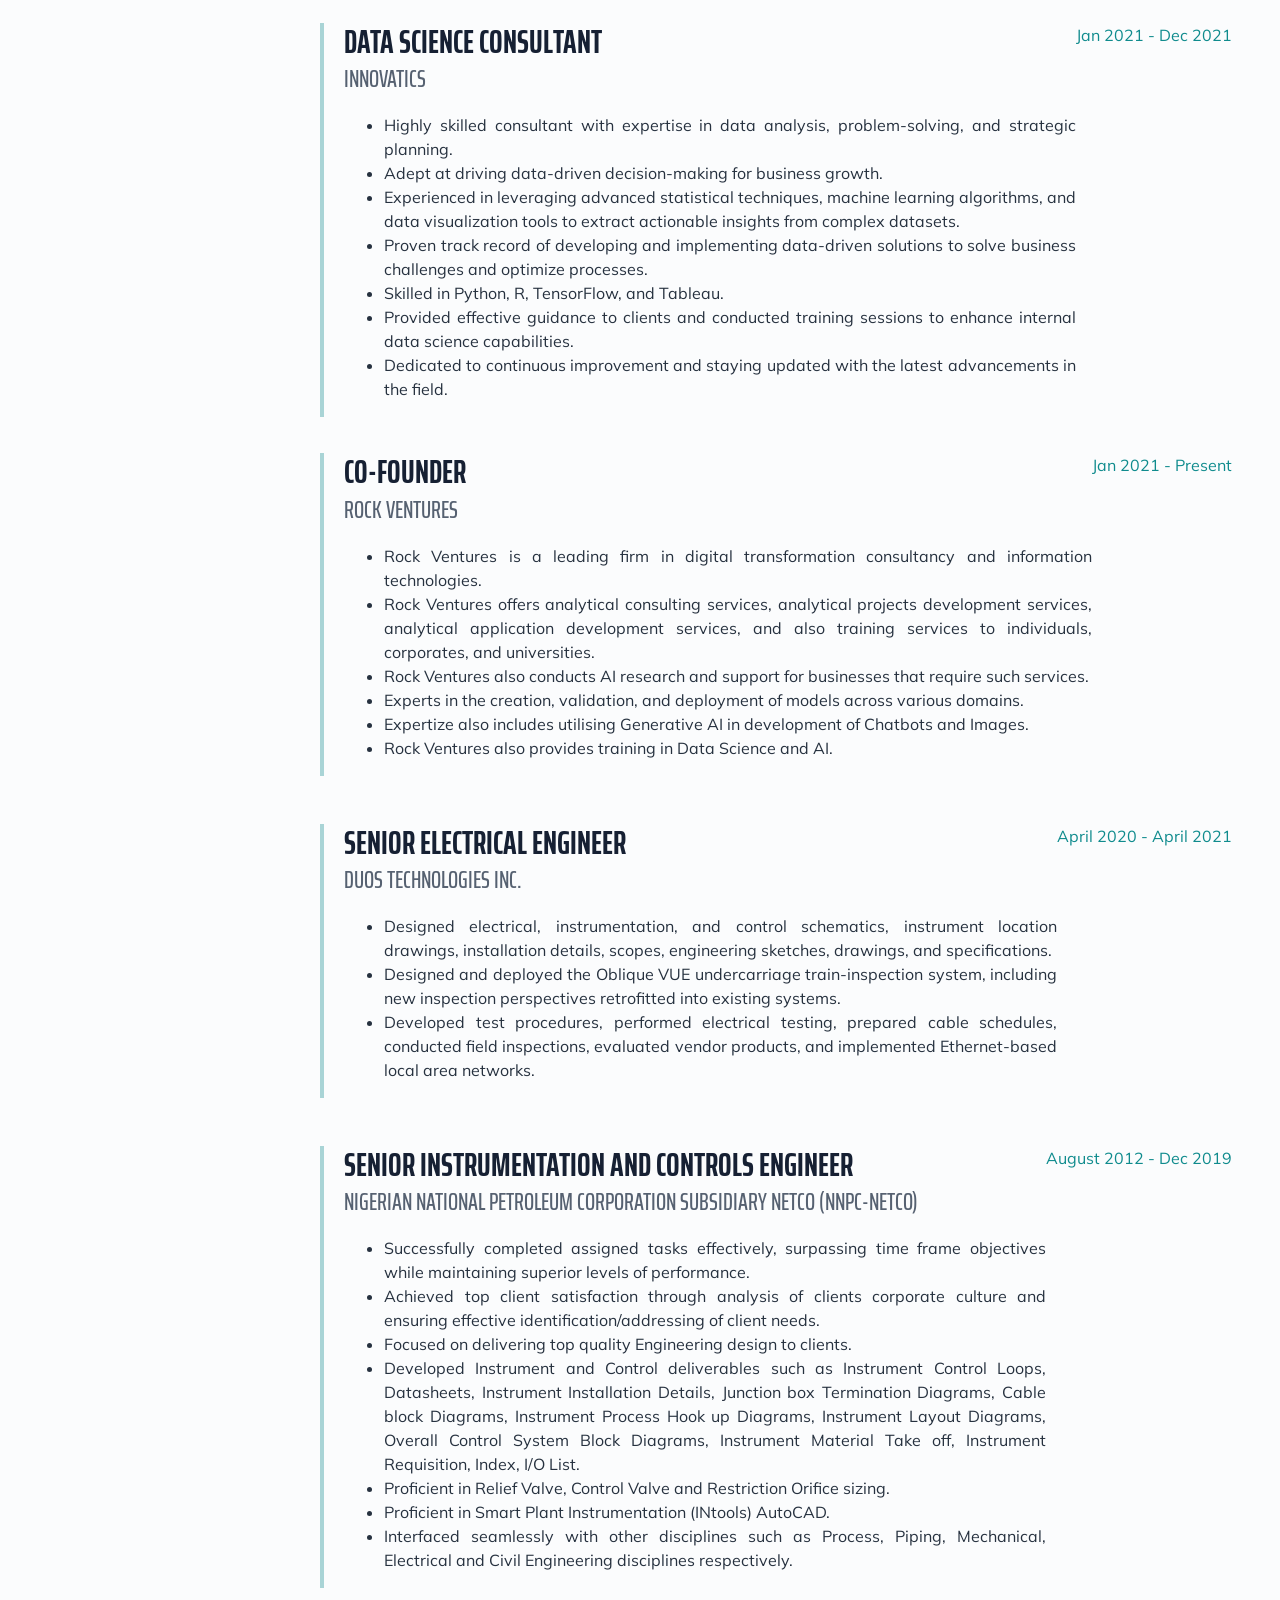
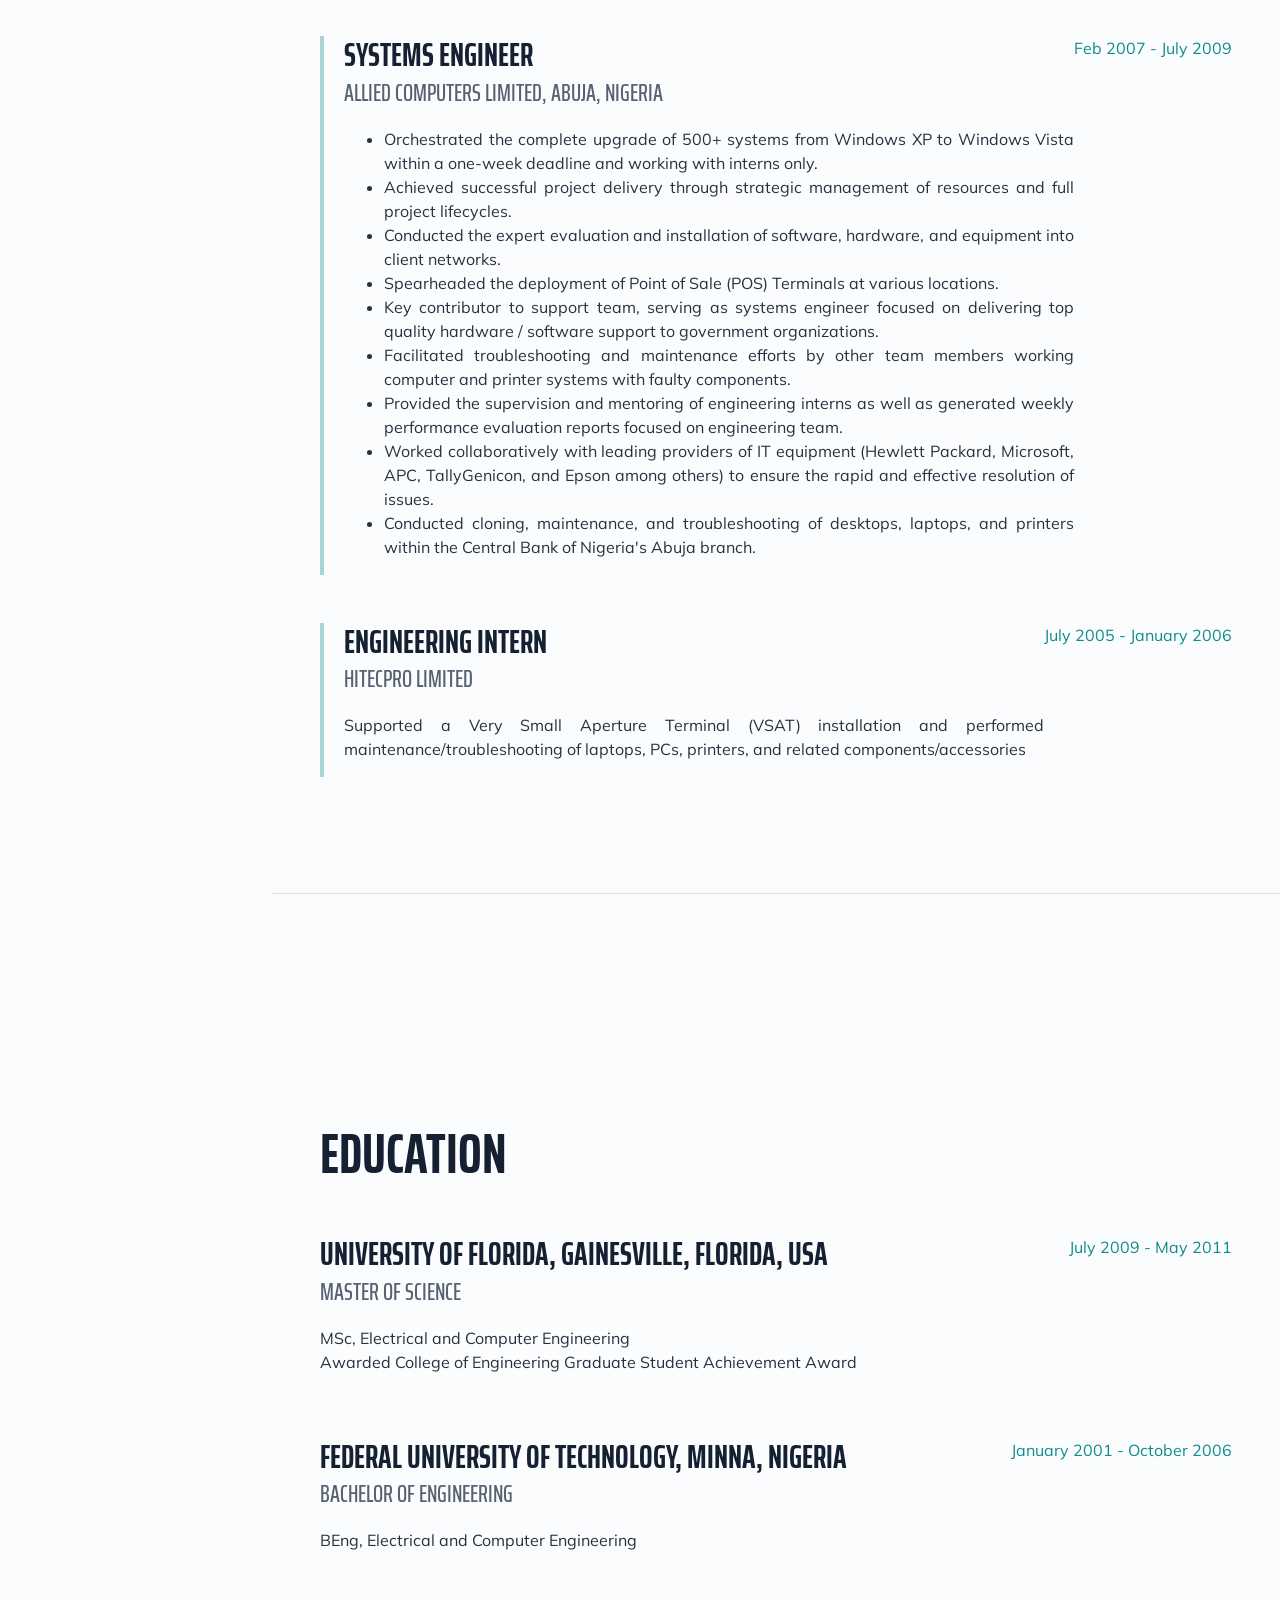
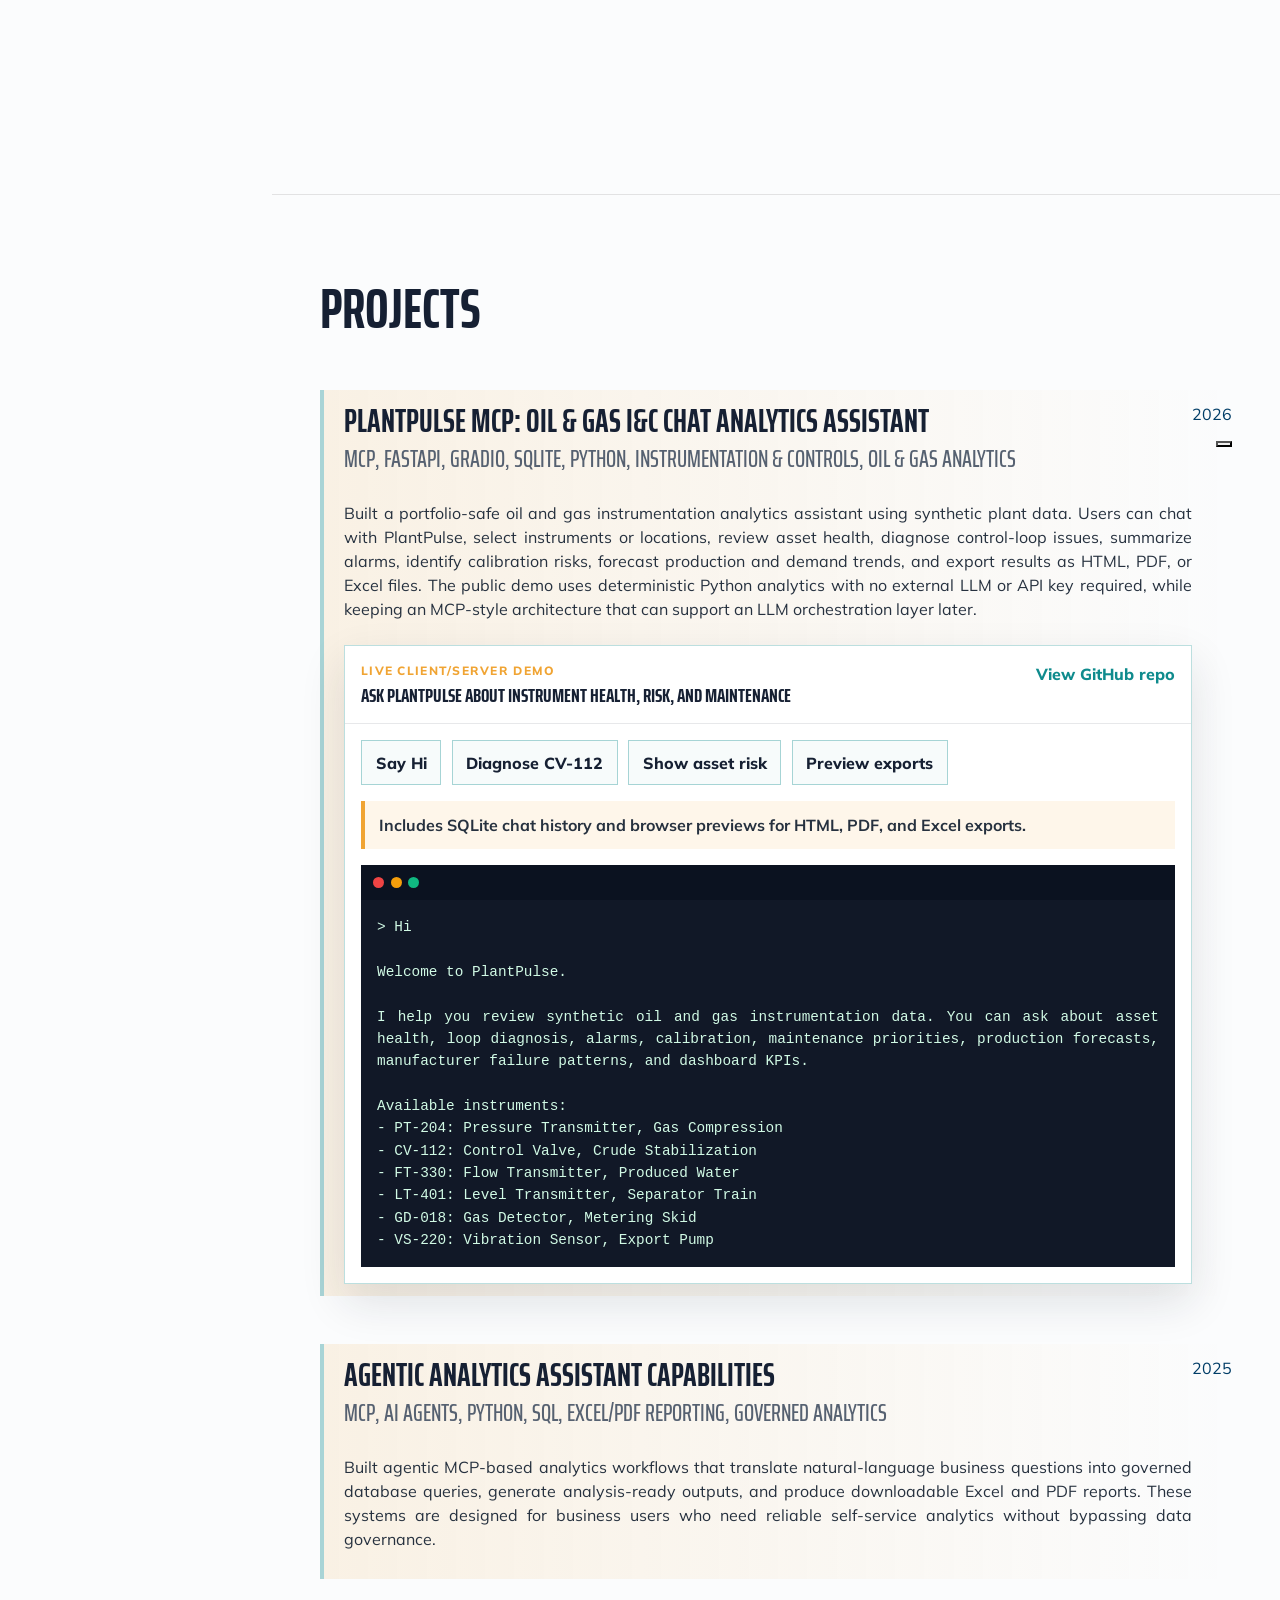
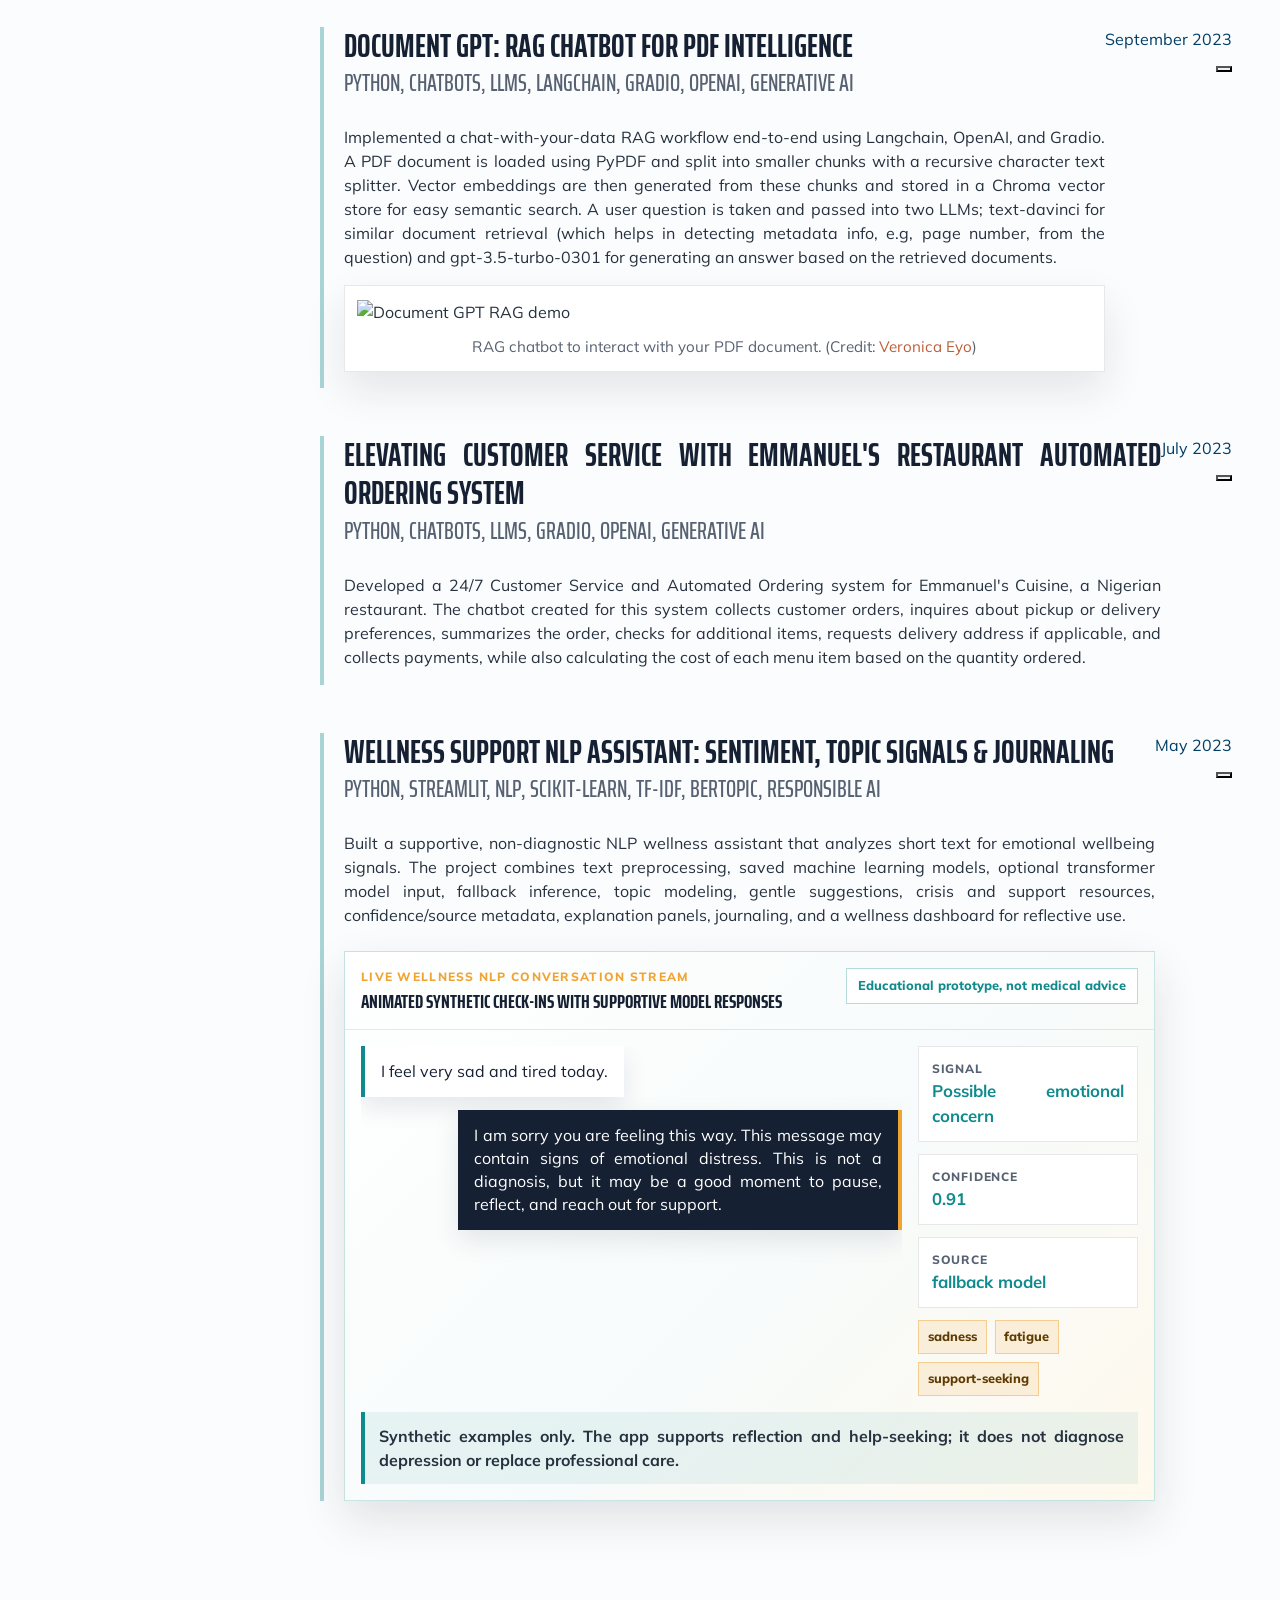
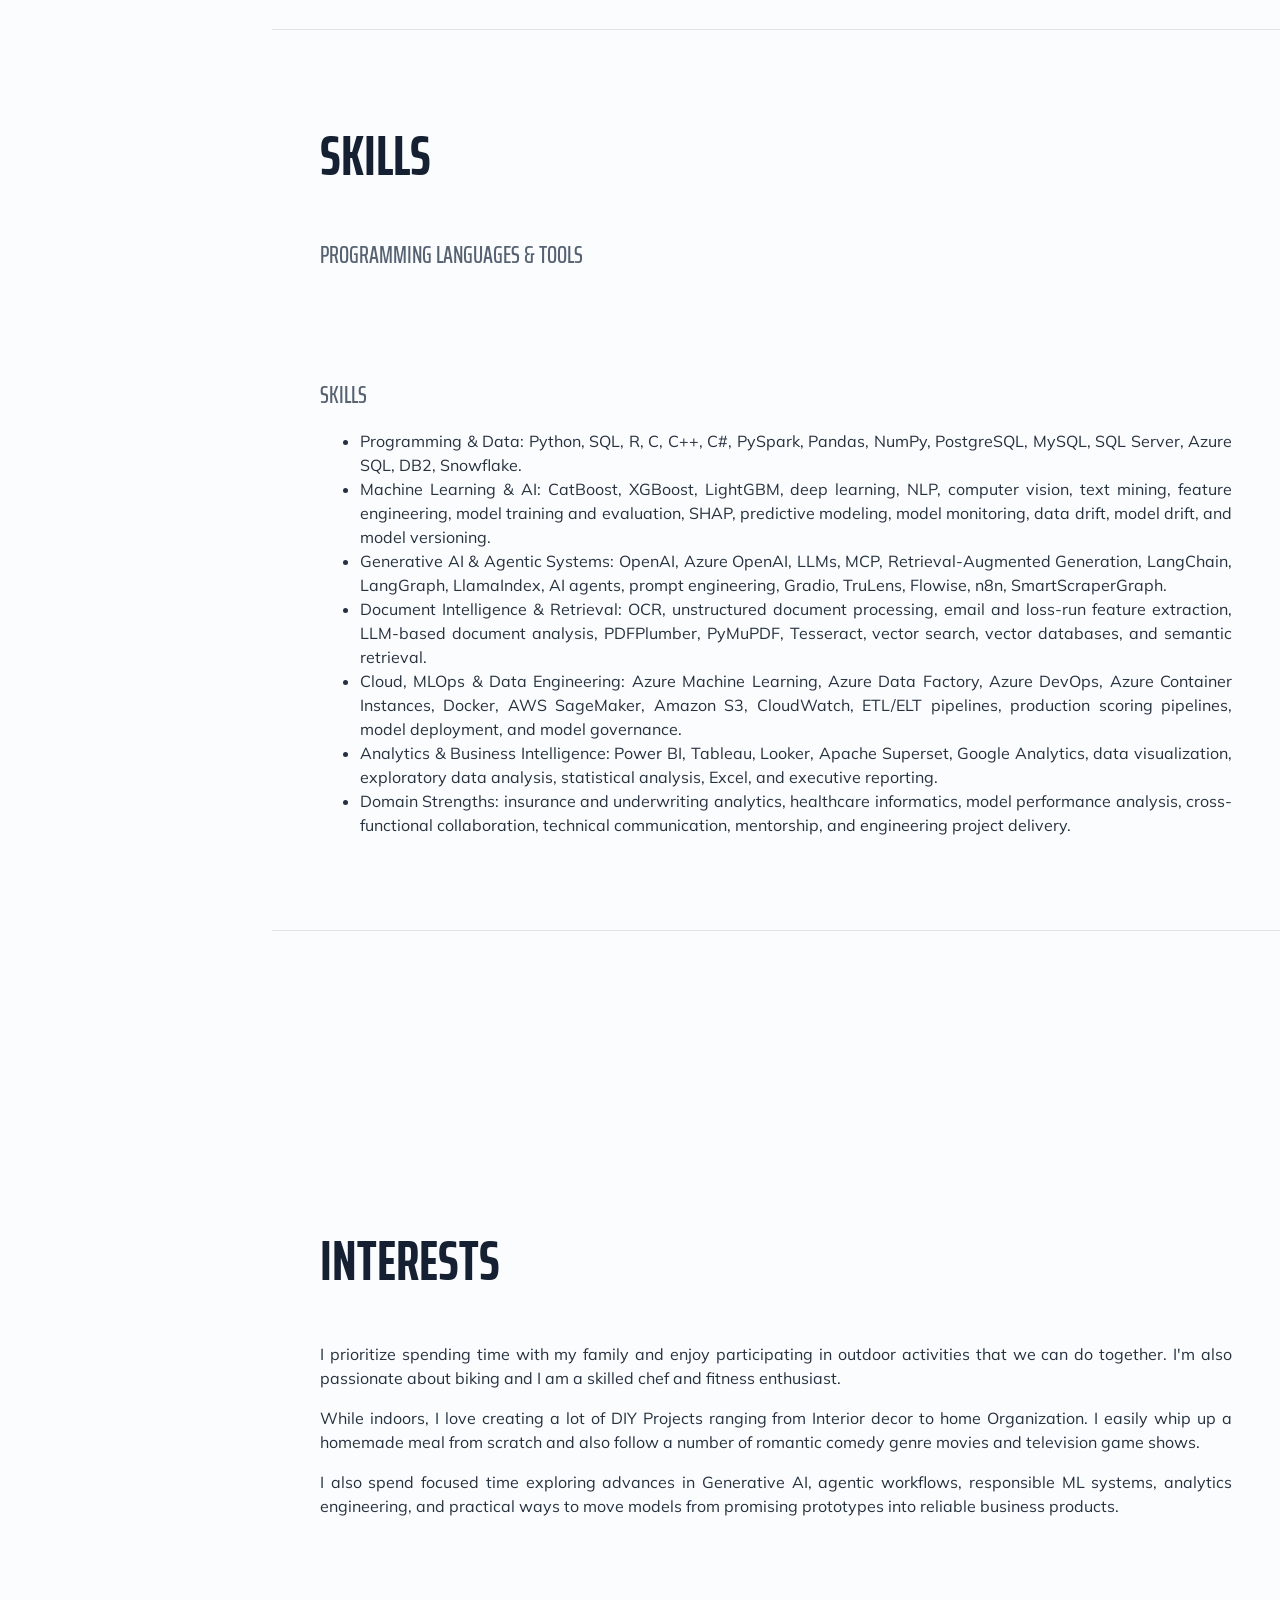
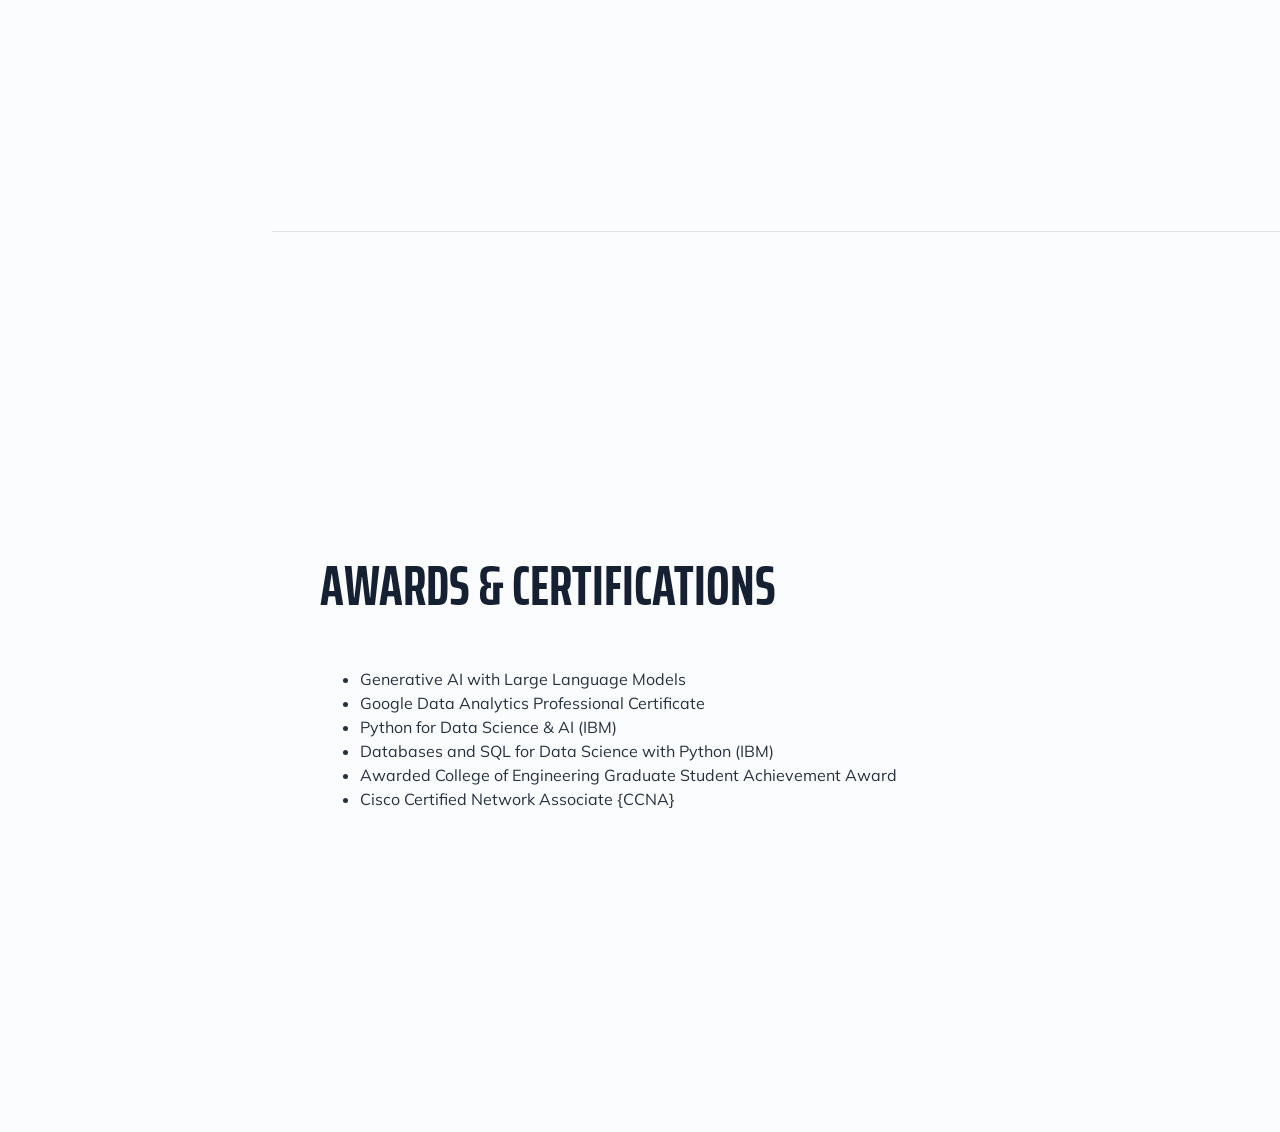
==== commit f0e02d33: "Update wellness assistant project description with enhanced features and functionality in index.html" ====
--- a/index.html
+++ b/index.html
@@ -533,8 +533,9 @@
             </div>
             <p style="text-align:justify;"> Built a supportive, non-diagnostic NLP wellness assistant that analyzes
               short text for emotional wellbeing signals. The project combines text preprocessing, saved machine
-              learning models, optional transformer fallback, topic modeling, wellness summaries, explanation panels,
-              support resources, journaling, and a small dashboard for reflective use.
+              learning models, optional transformer model input, fallback inference, topic modeling, gentle
+              suggestions, crisis and support resources, confidence/source metadata, explanation panels, journaling,
+              and a wellness dashboard for reflective use.
             </p>
             <div class="wellness-stream" id="wellness-stream">
               <div class="wellness-stream-header">
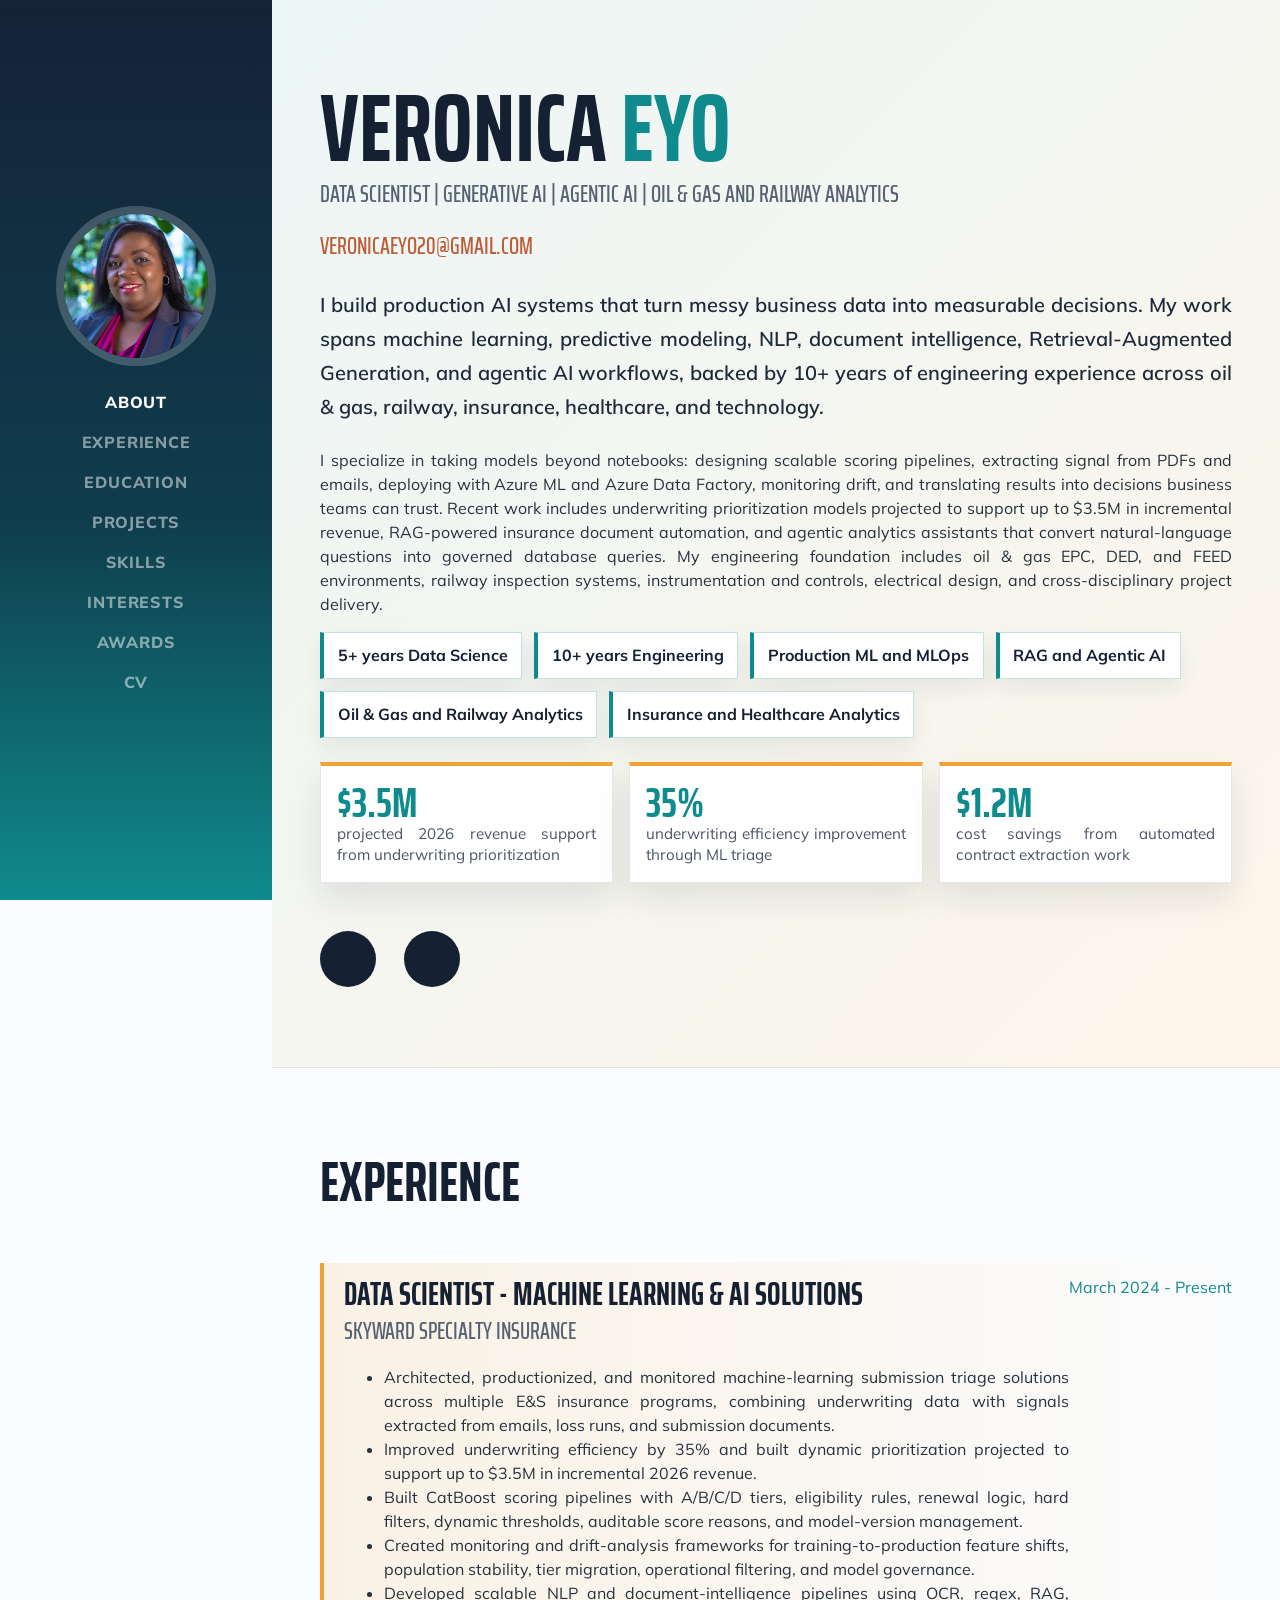
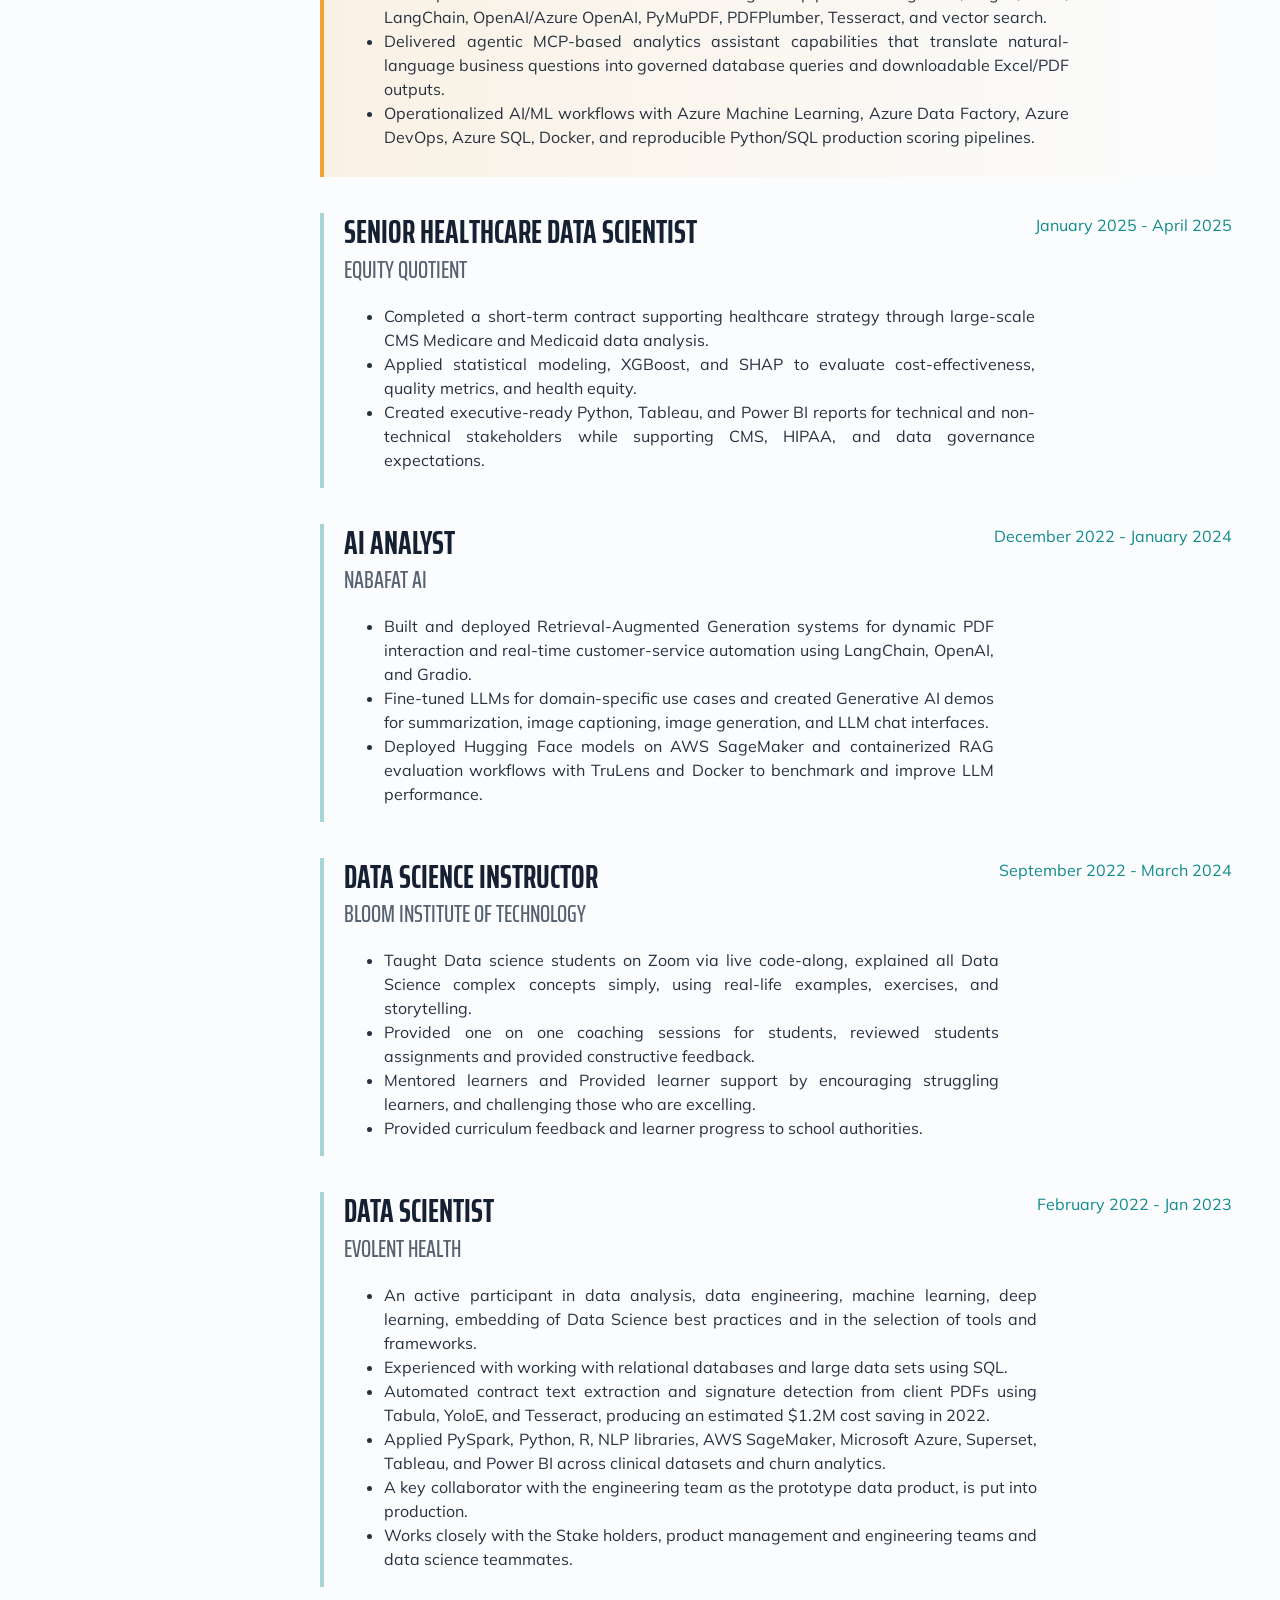
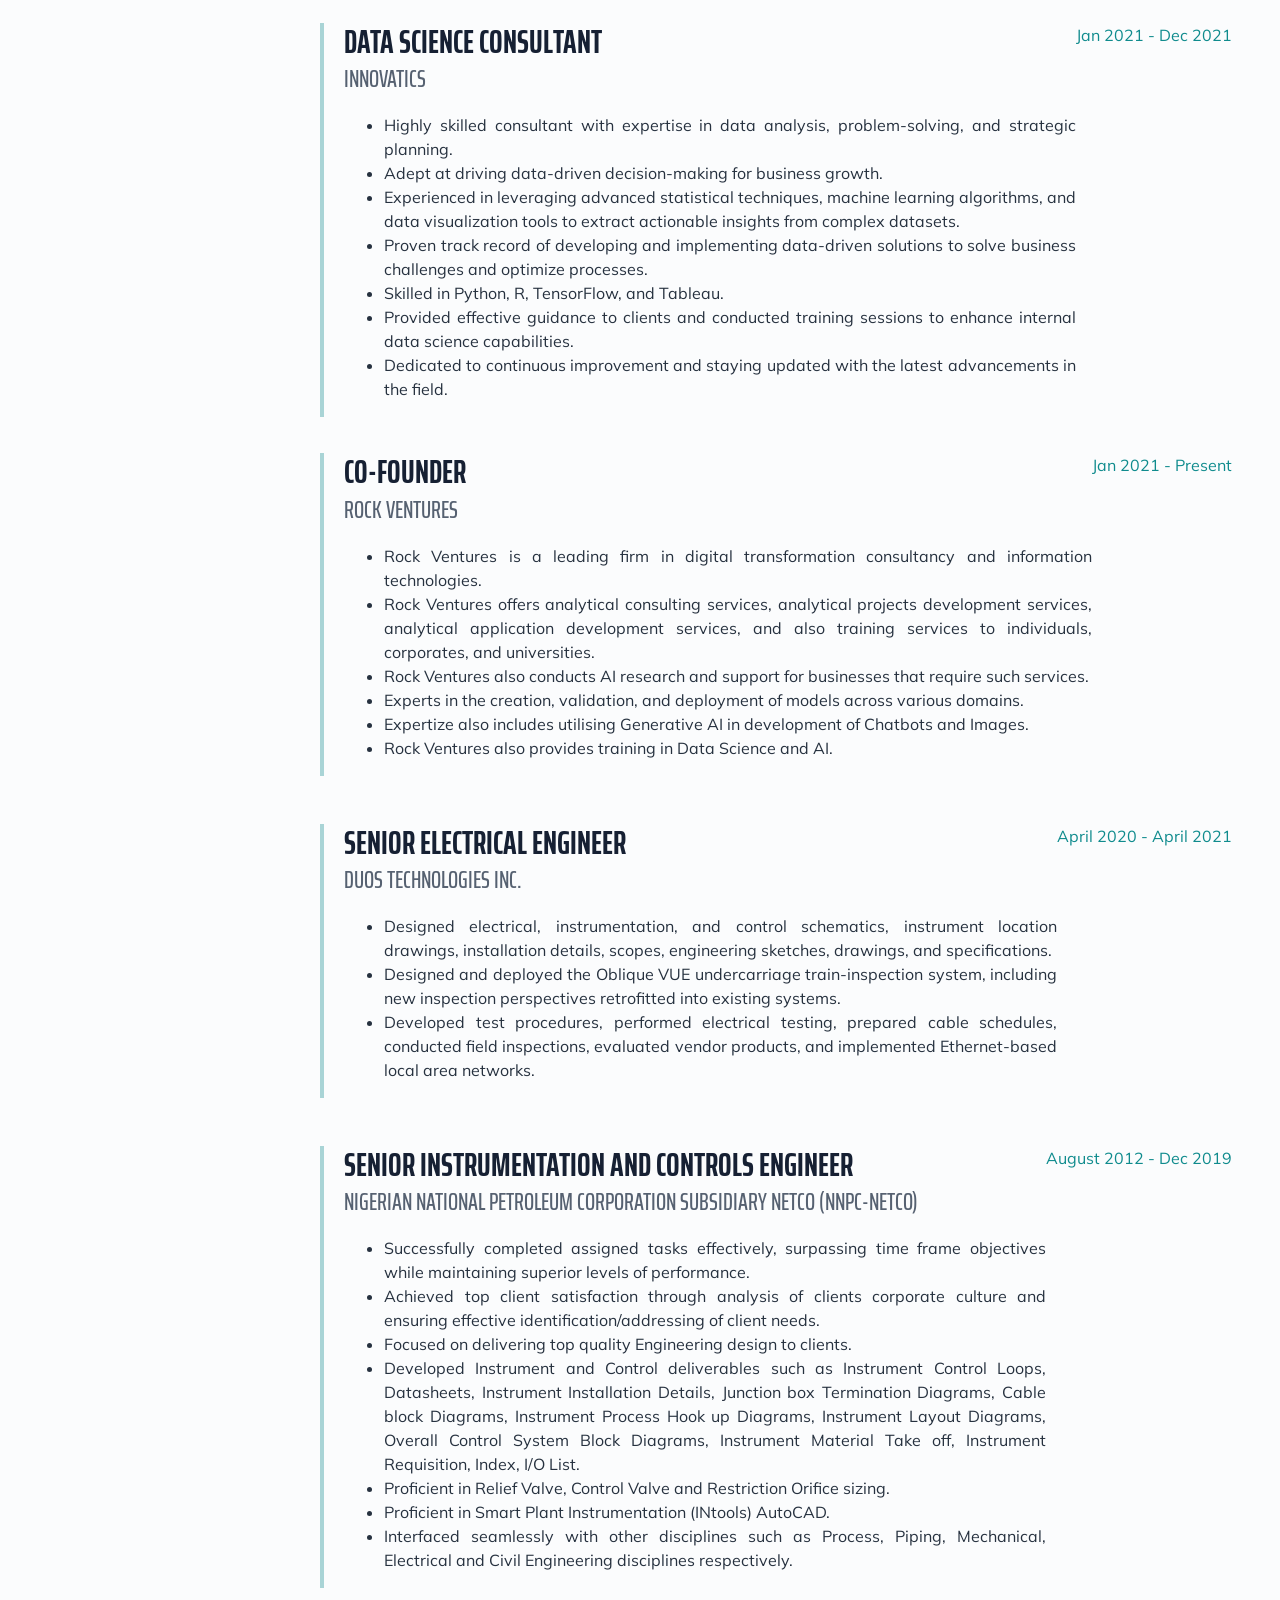
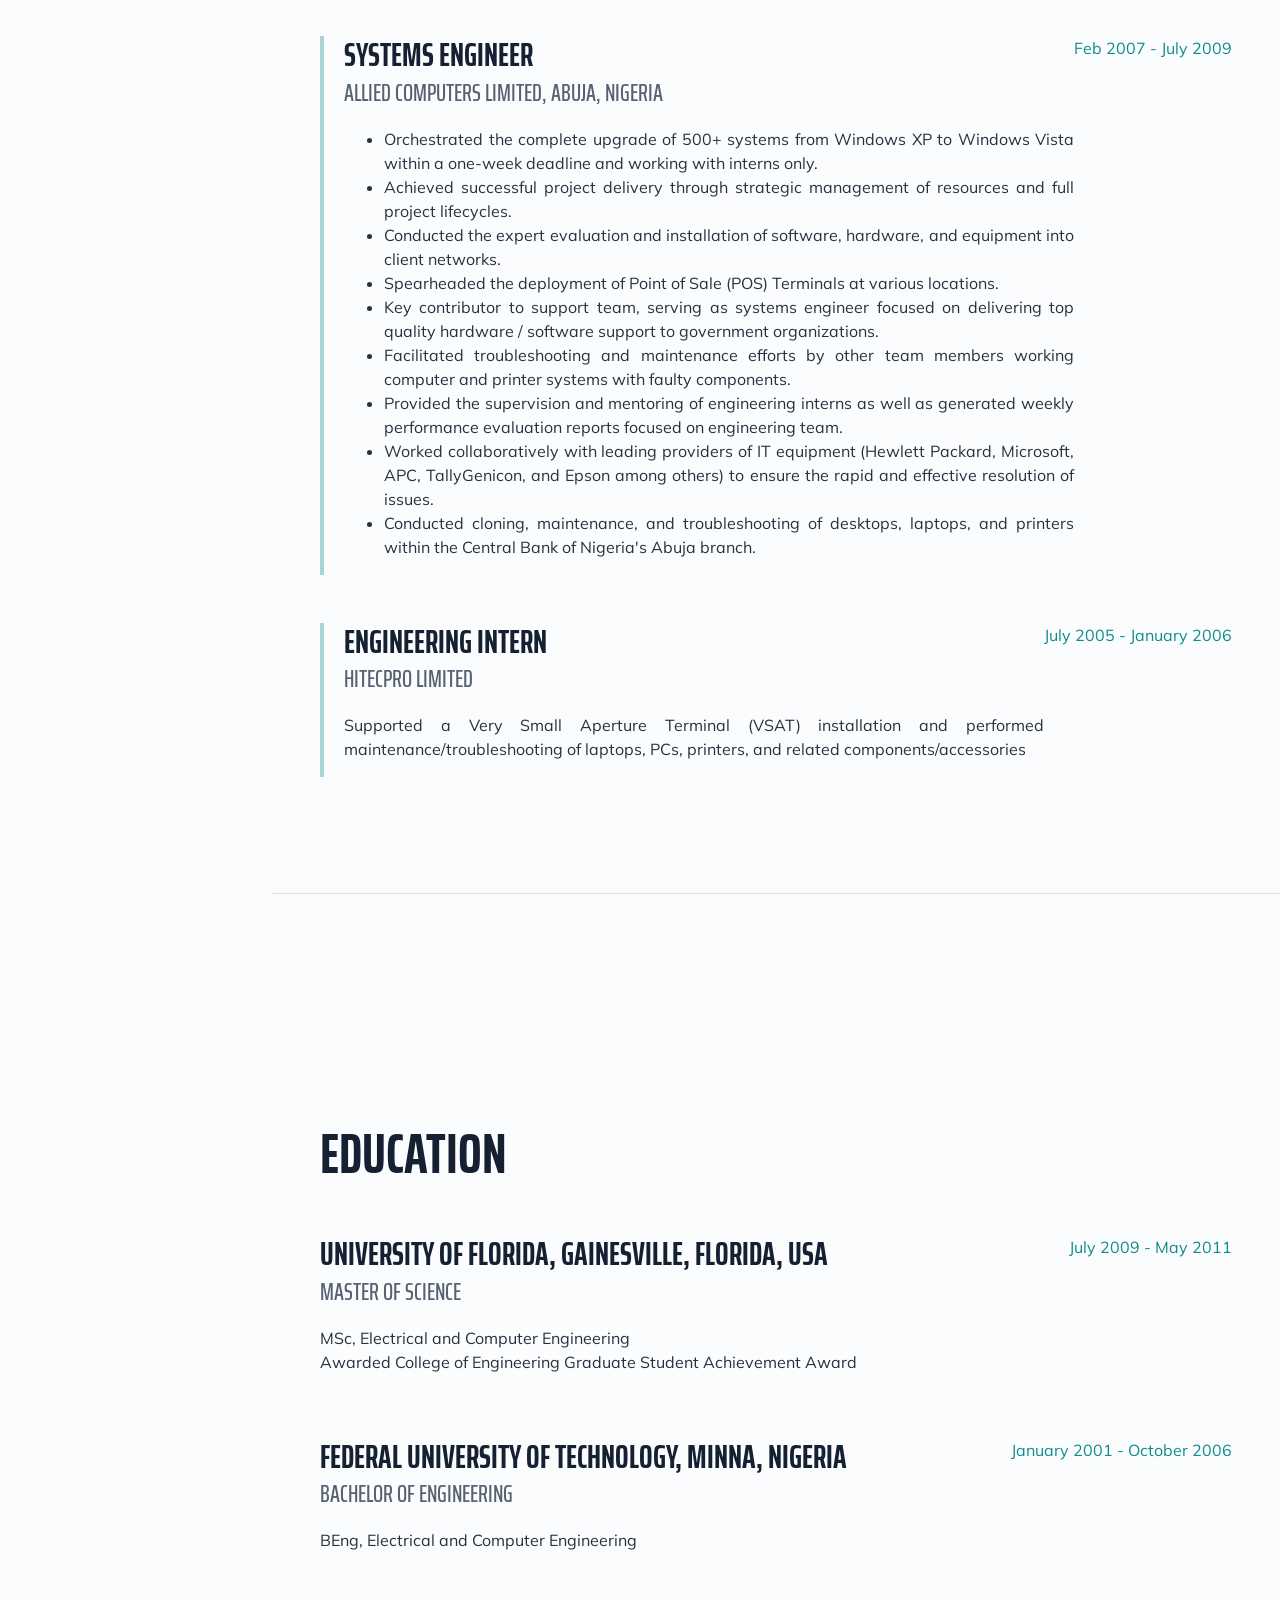
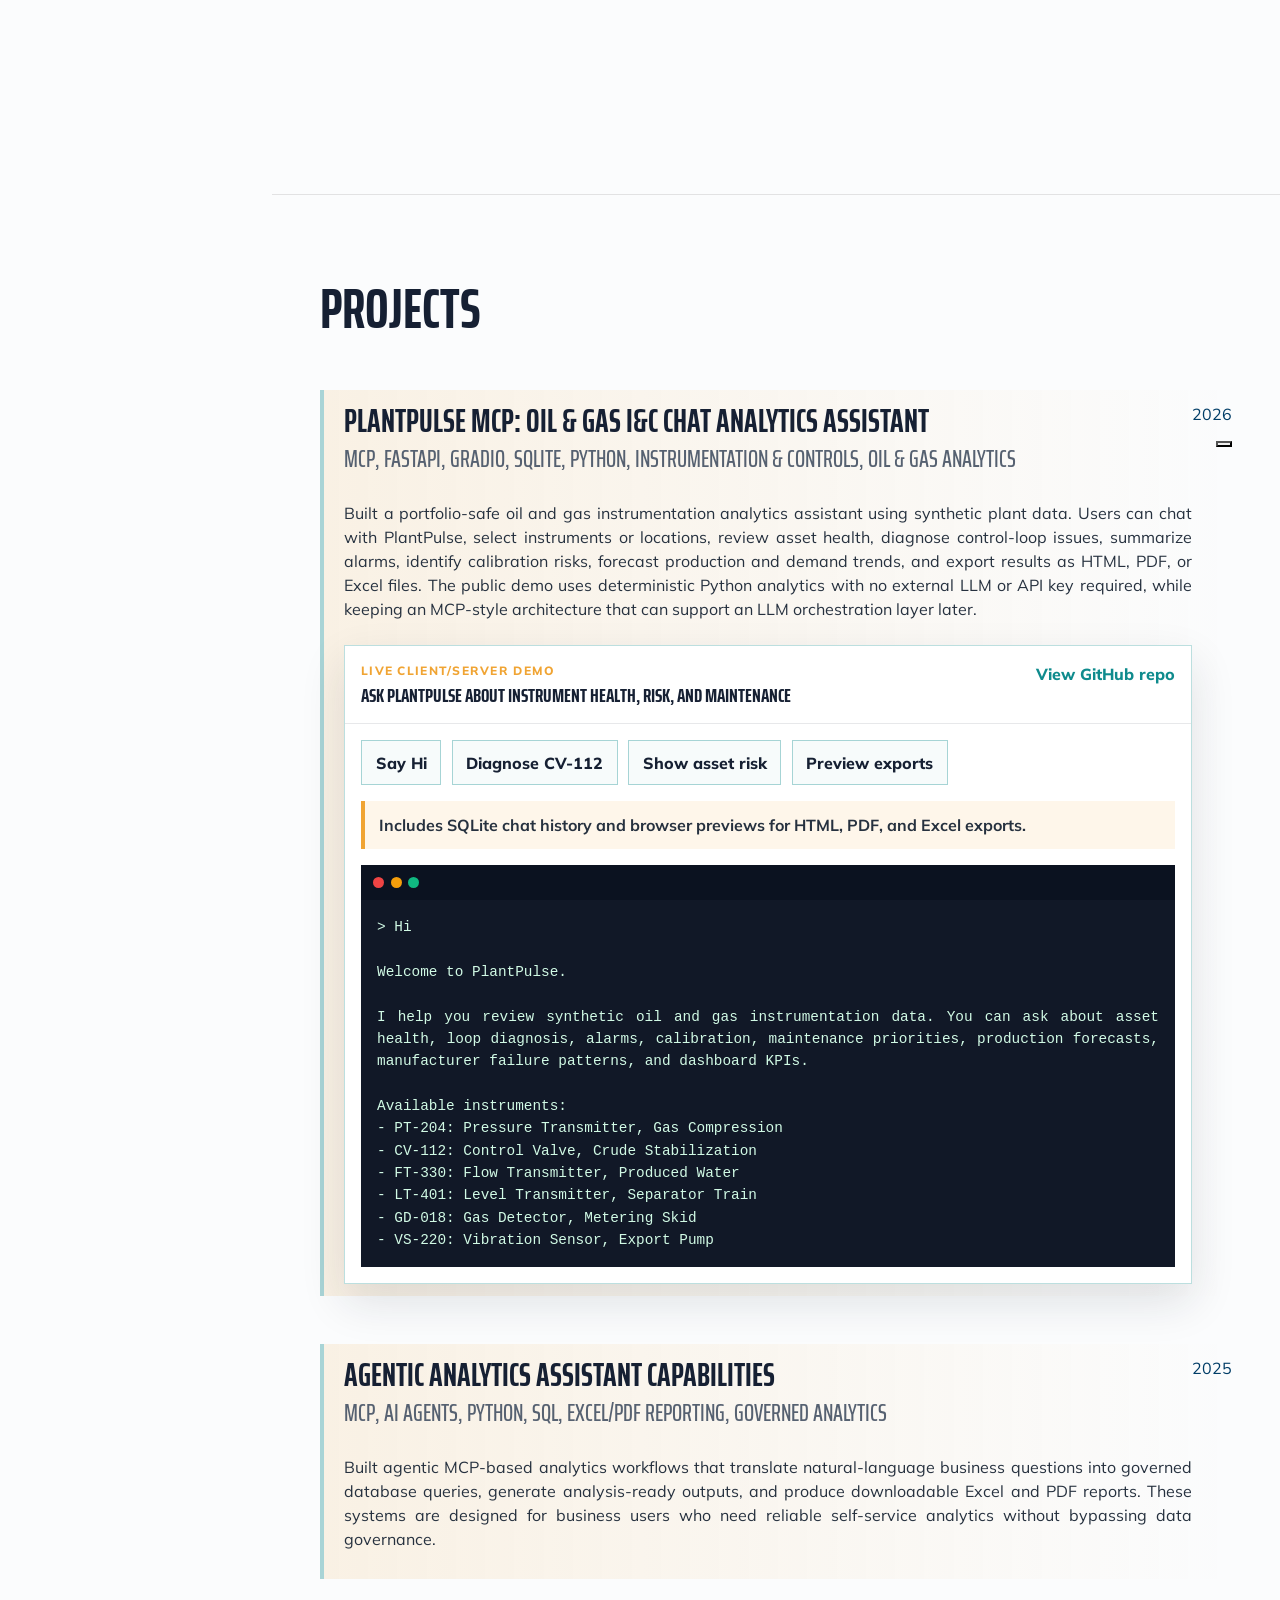
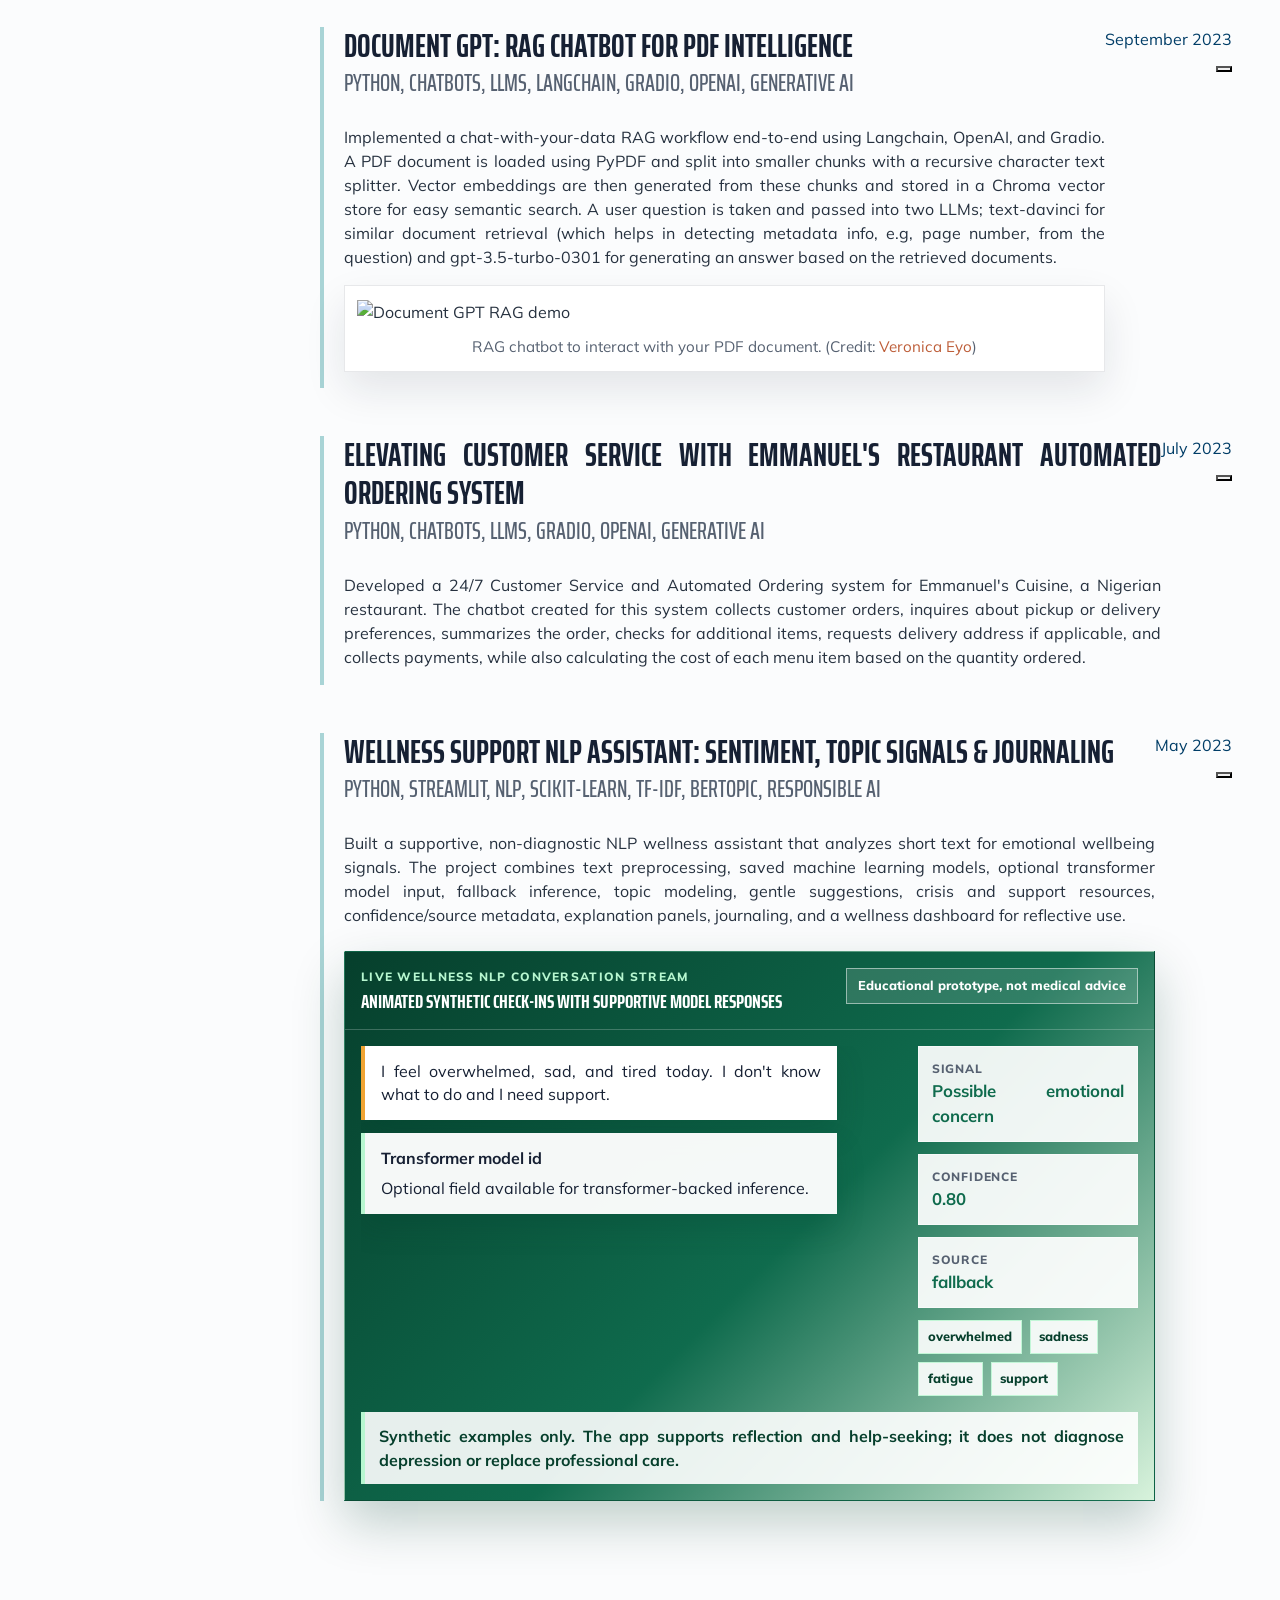
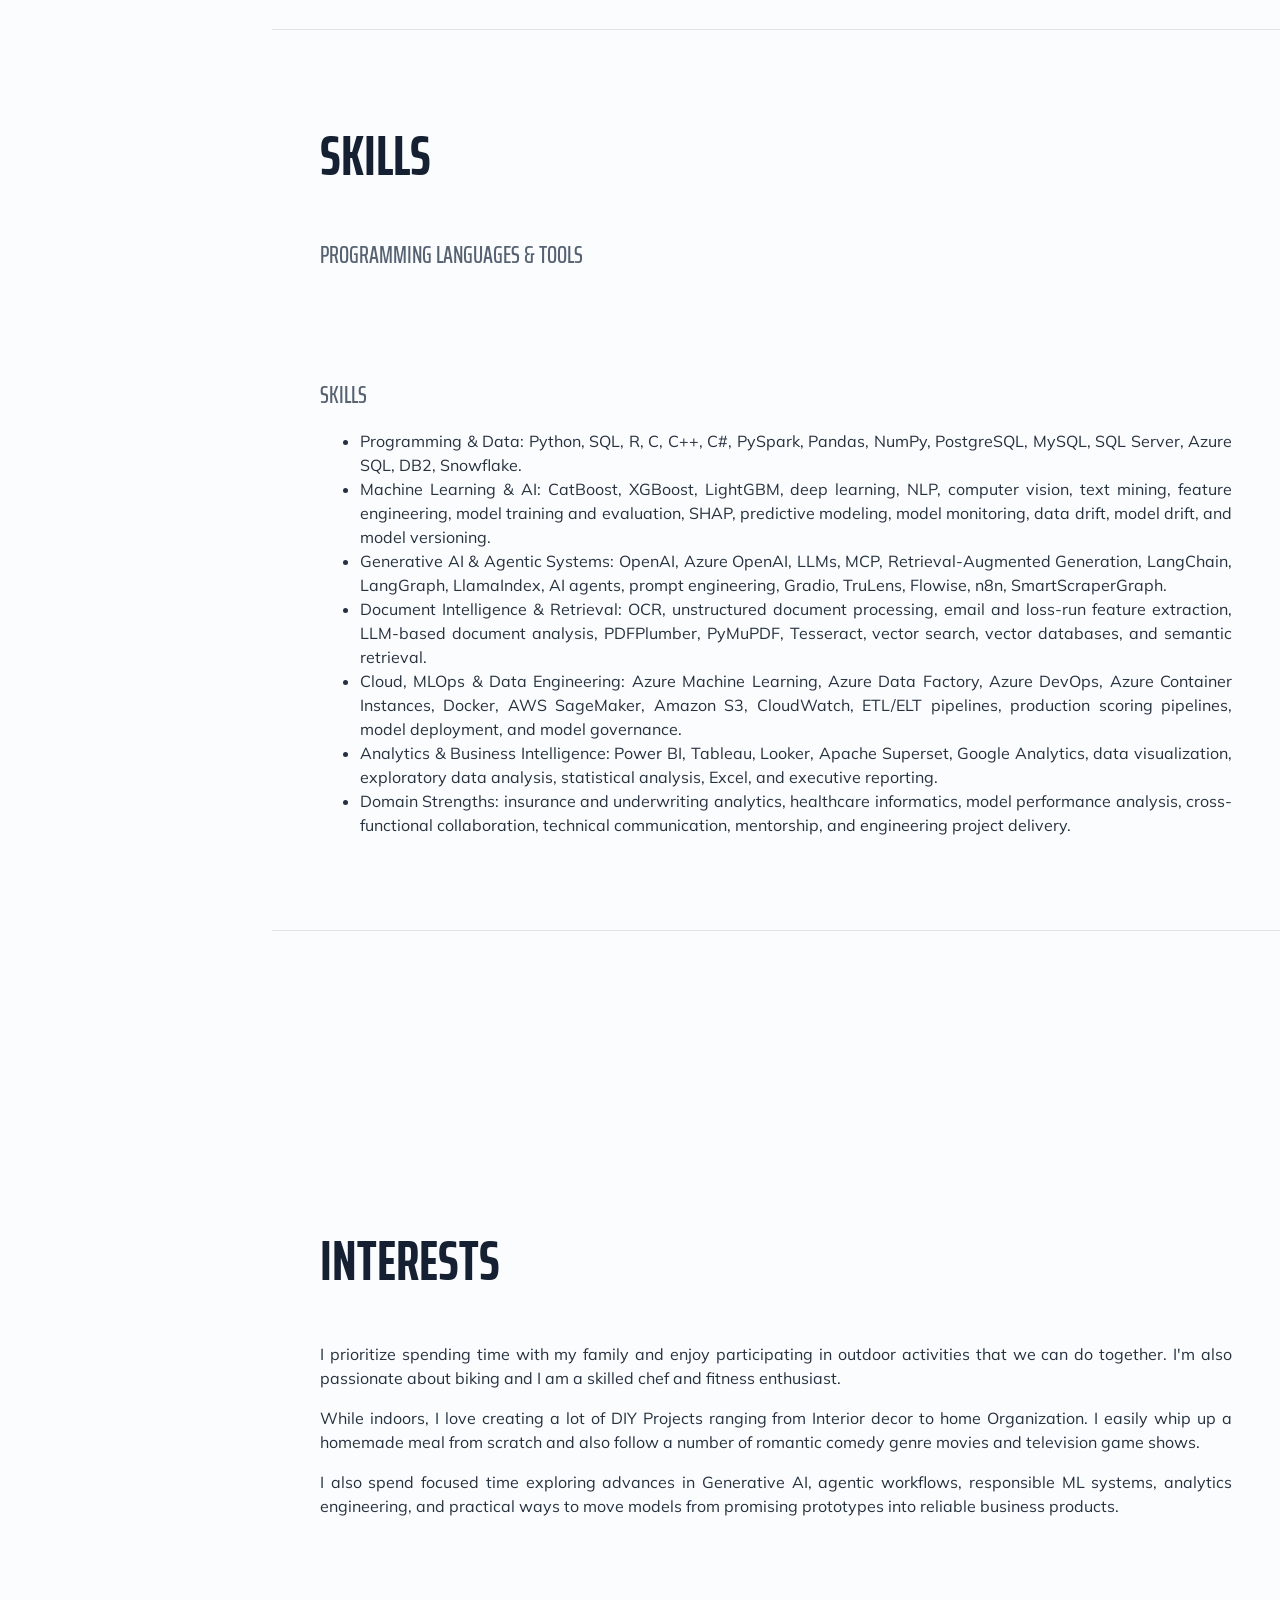
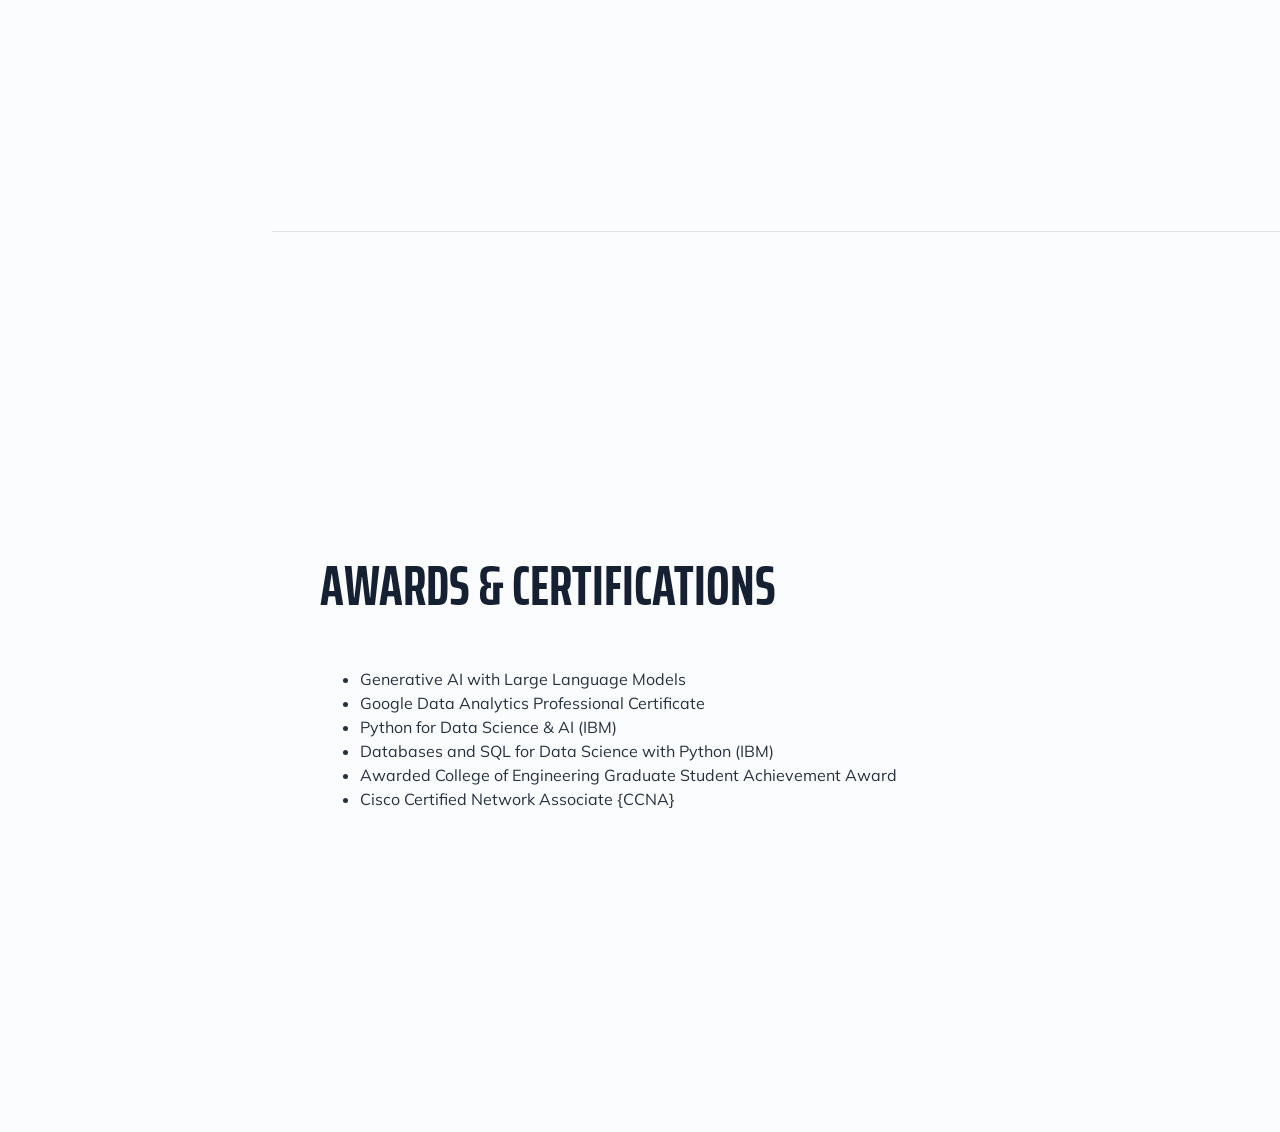
==== commit a4ef85ed: "Update CV link in index.html and add new resume.html file with detailed professional information" ====
--- a/index.html
+++ b/index.html
@@ -56,7 +56,7 @@
         </li>
 
         <li class="nav-item">
-          <a class="nav-link js-scroll-trigger" href="veronicas%20resume_rag.pdf" target="_blank" rel="noopener">CV</a>
+          <a class="nav-link js-scroll-trigger" href="resume.html" target="_blank" rel="noopener">CV</a>
         </li>
       </ul>
     </div>
@@ -74,7 +74,6 @@
           Data Scientist | Generative AI | Agentic AI | Oil & Gas and Railway Analytics
         </div>
         <div class="subheading mb-4">
-          Jacksonville, Florida &middot;
           <a href="mailto:veronicaeyo20@gmail.com">veronicaeyo20@gmail.com</a>
         </div>
 
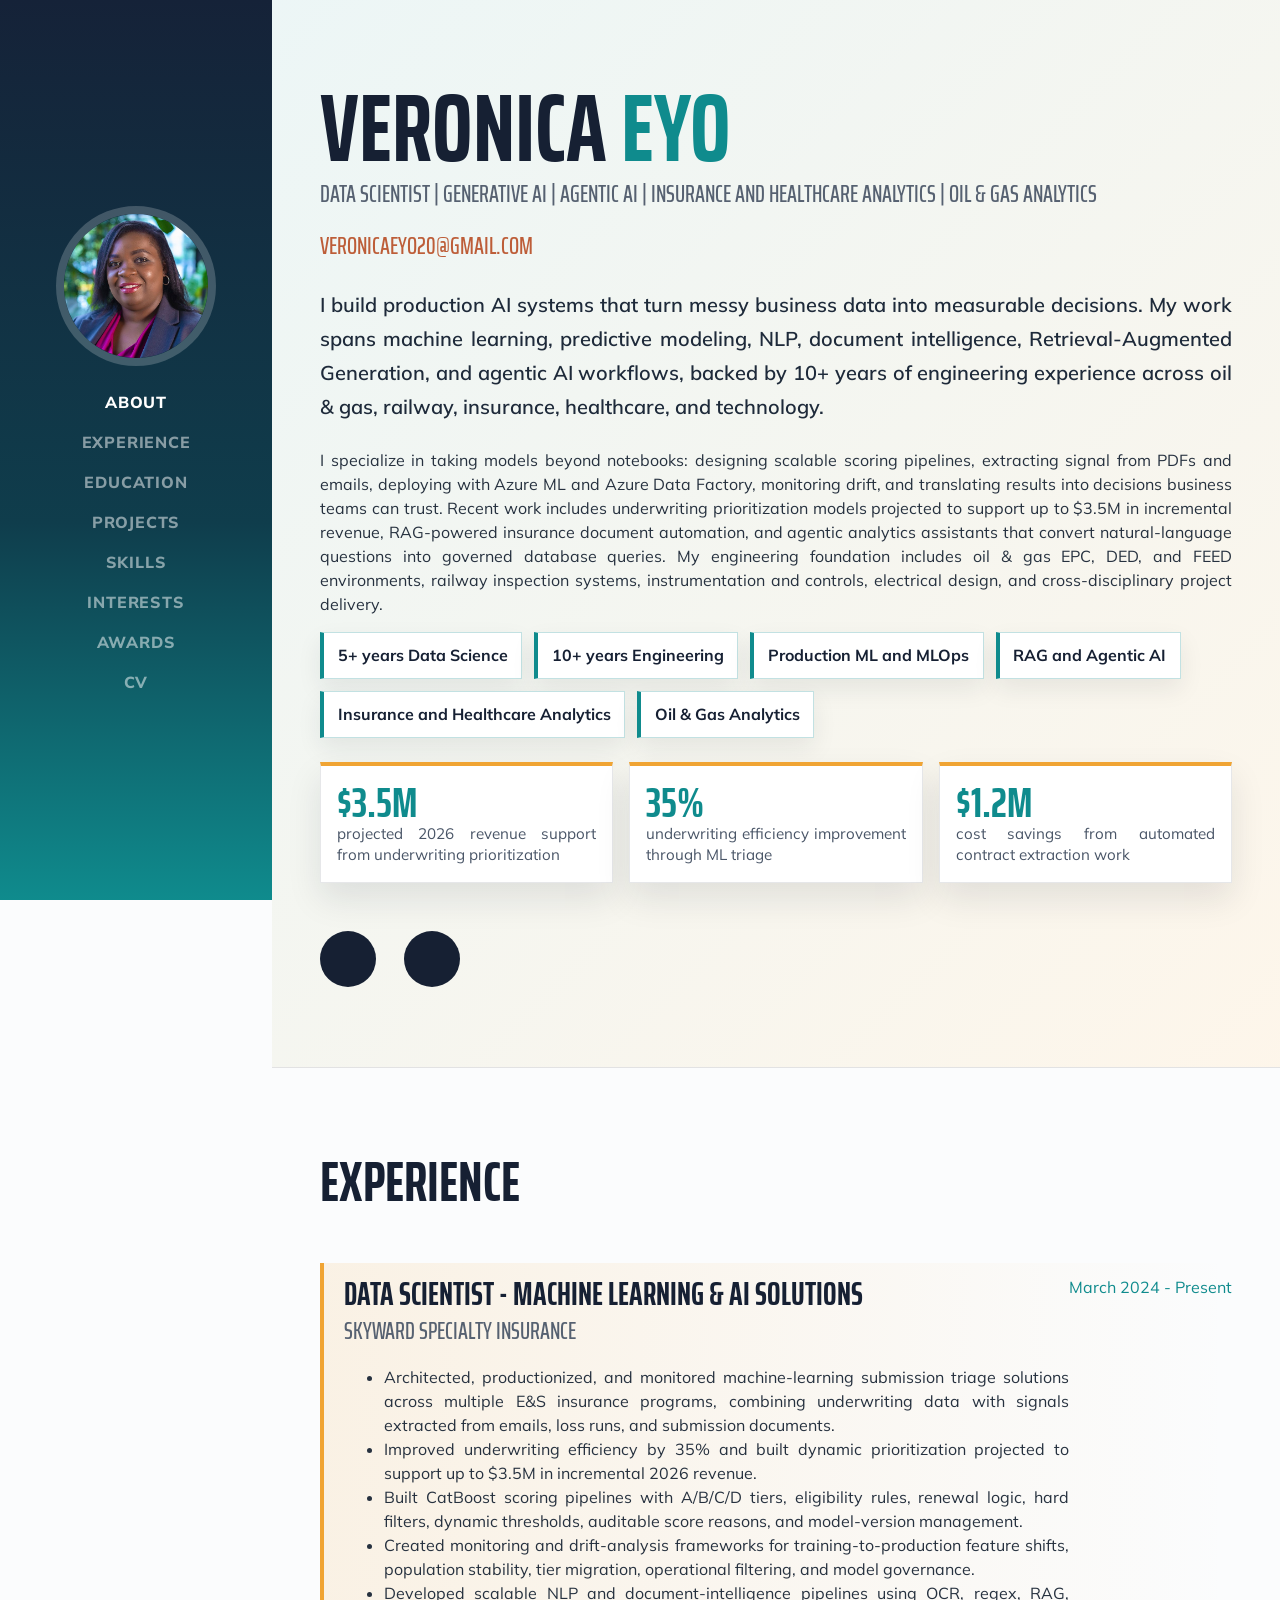
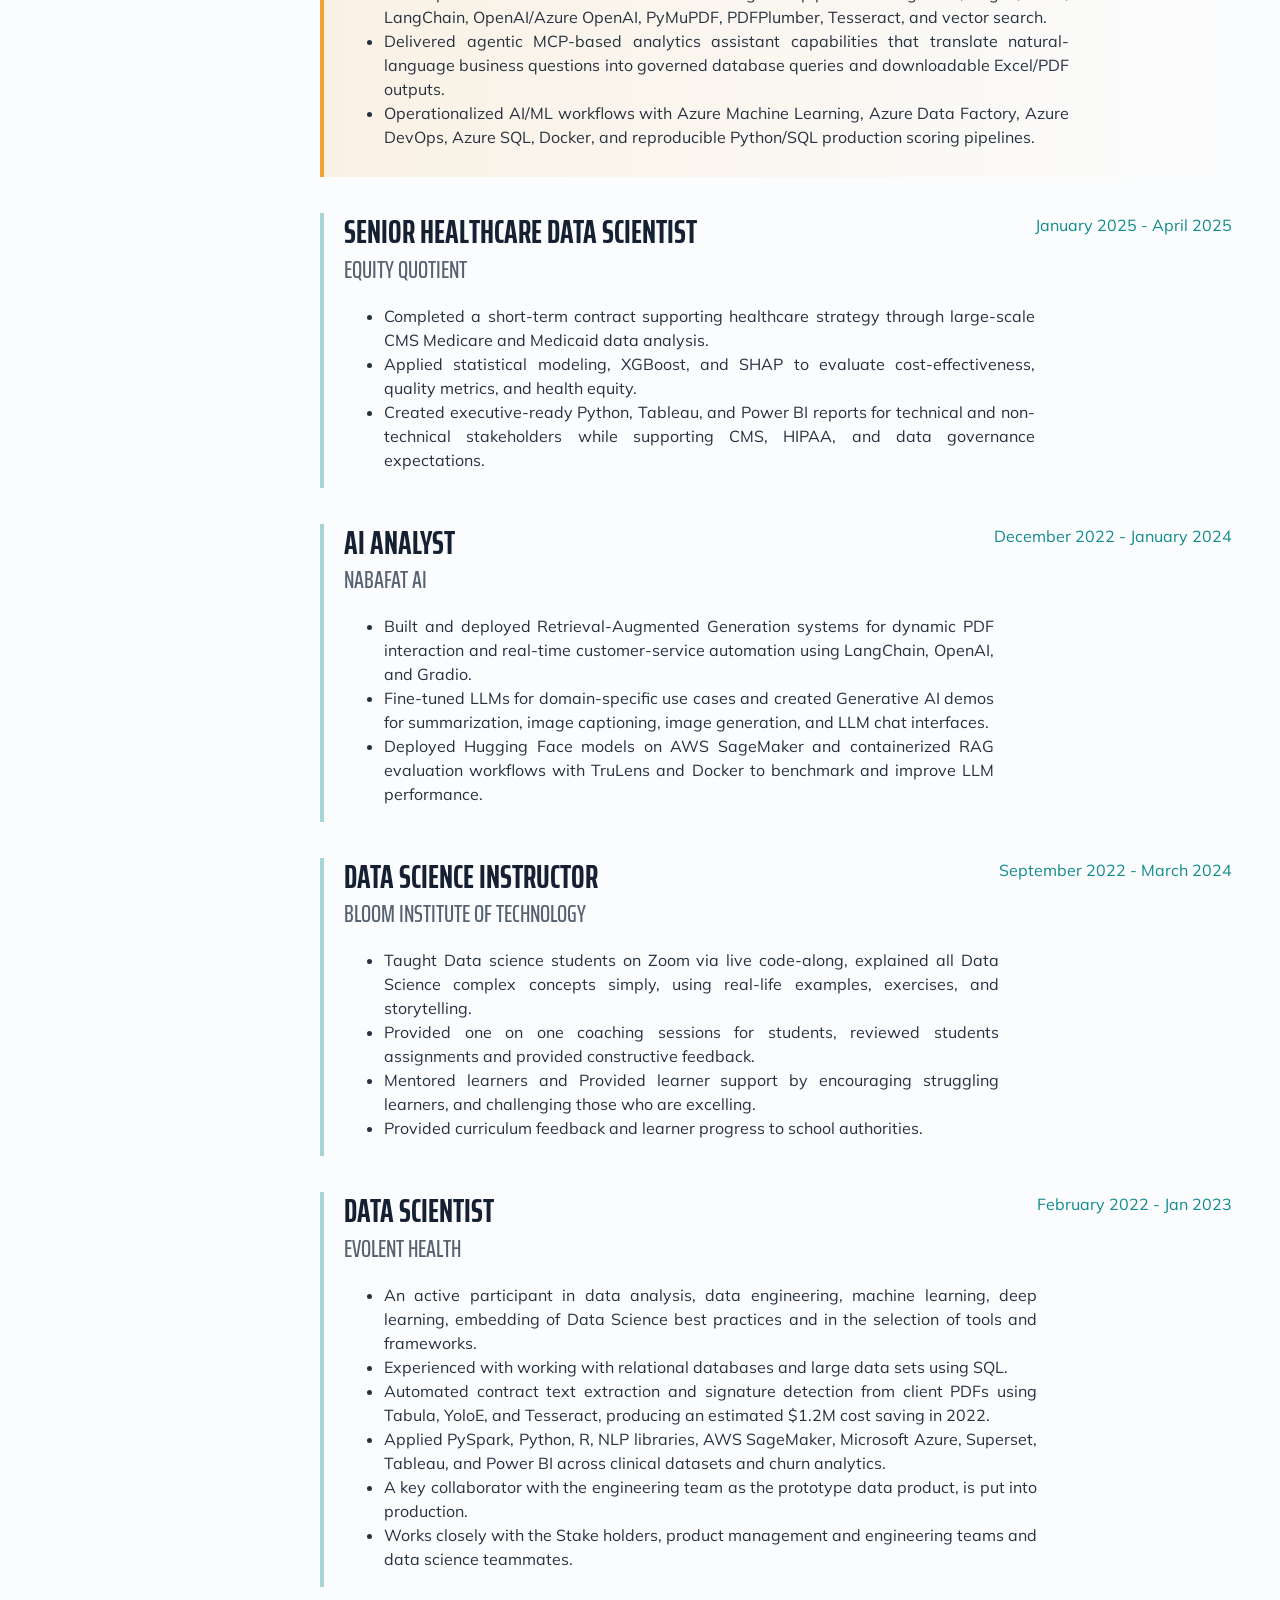
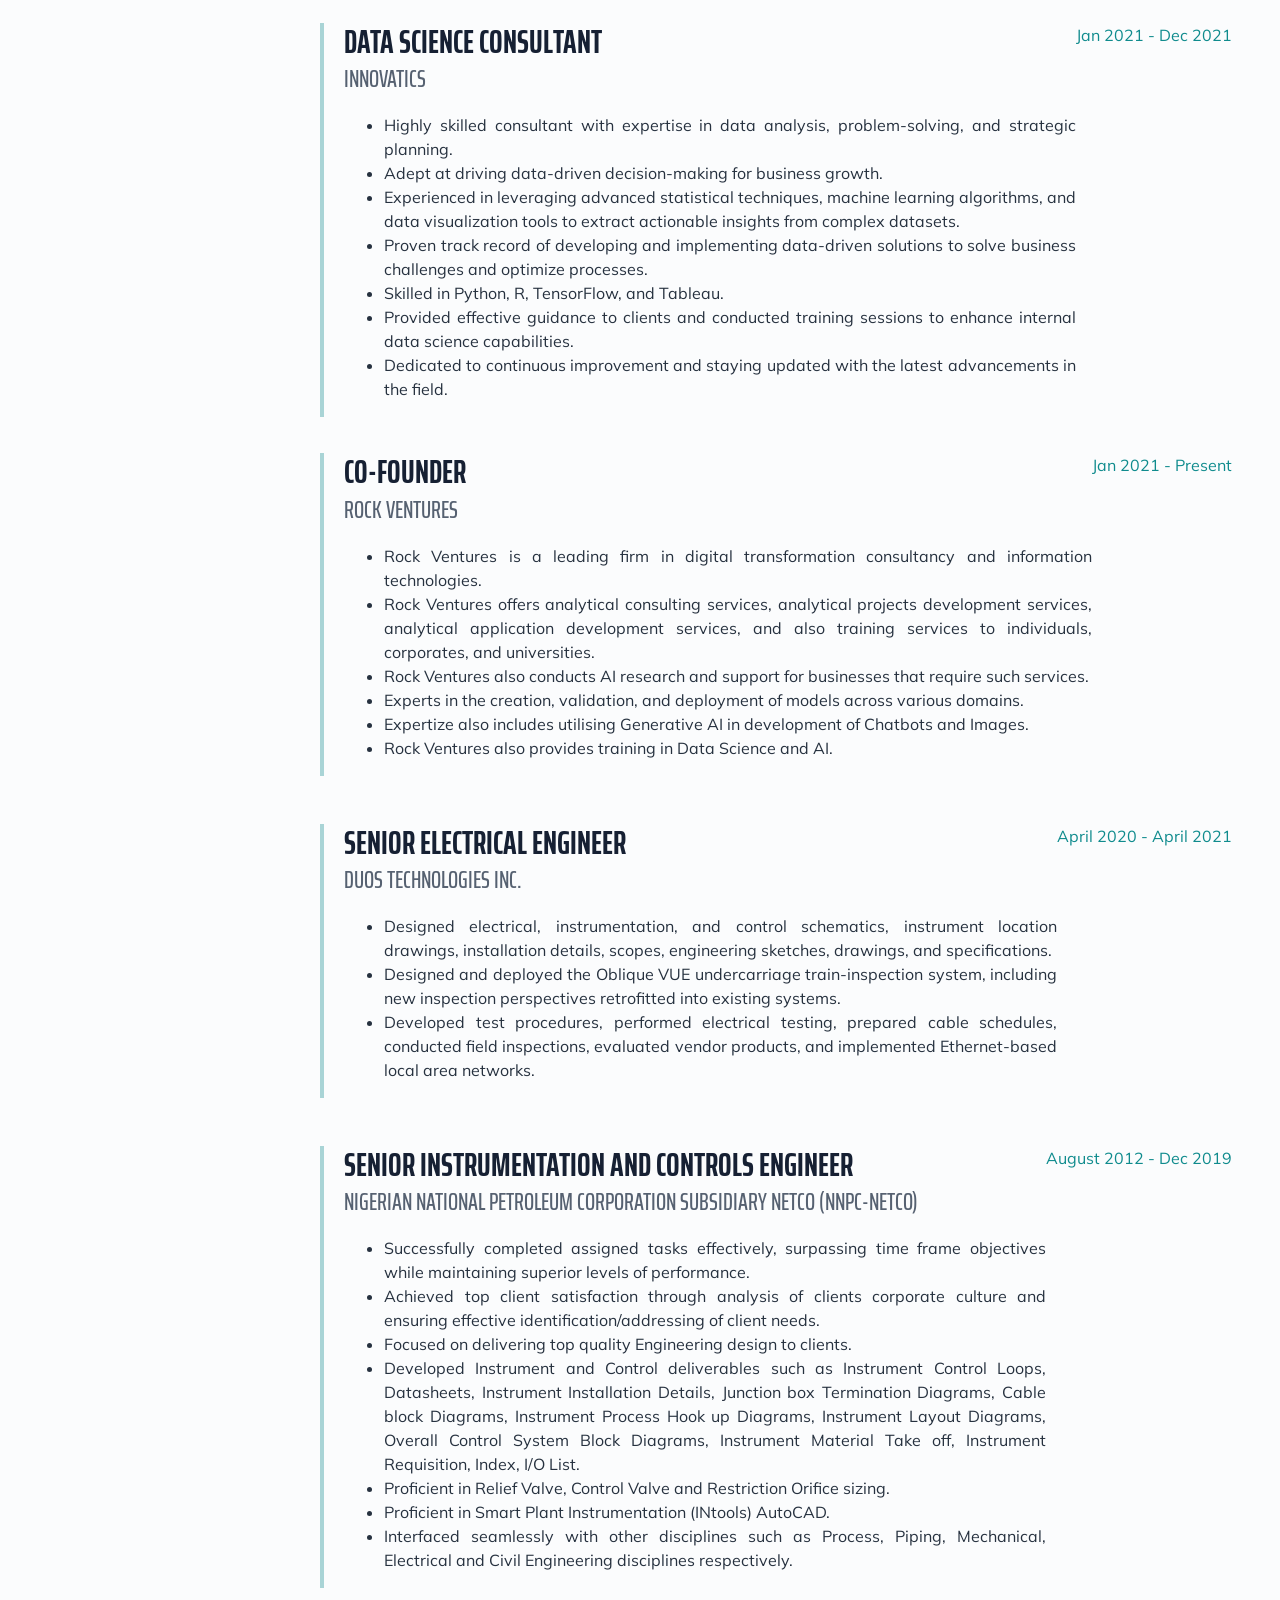
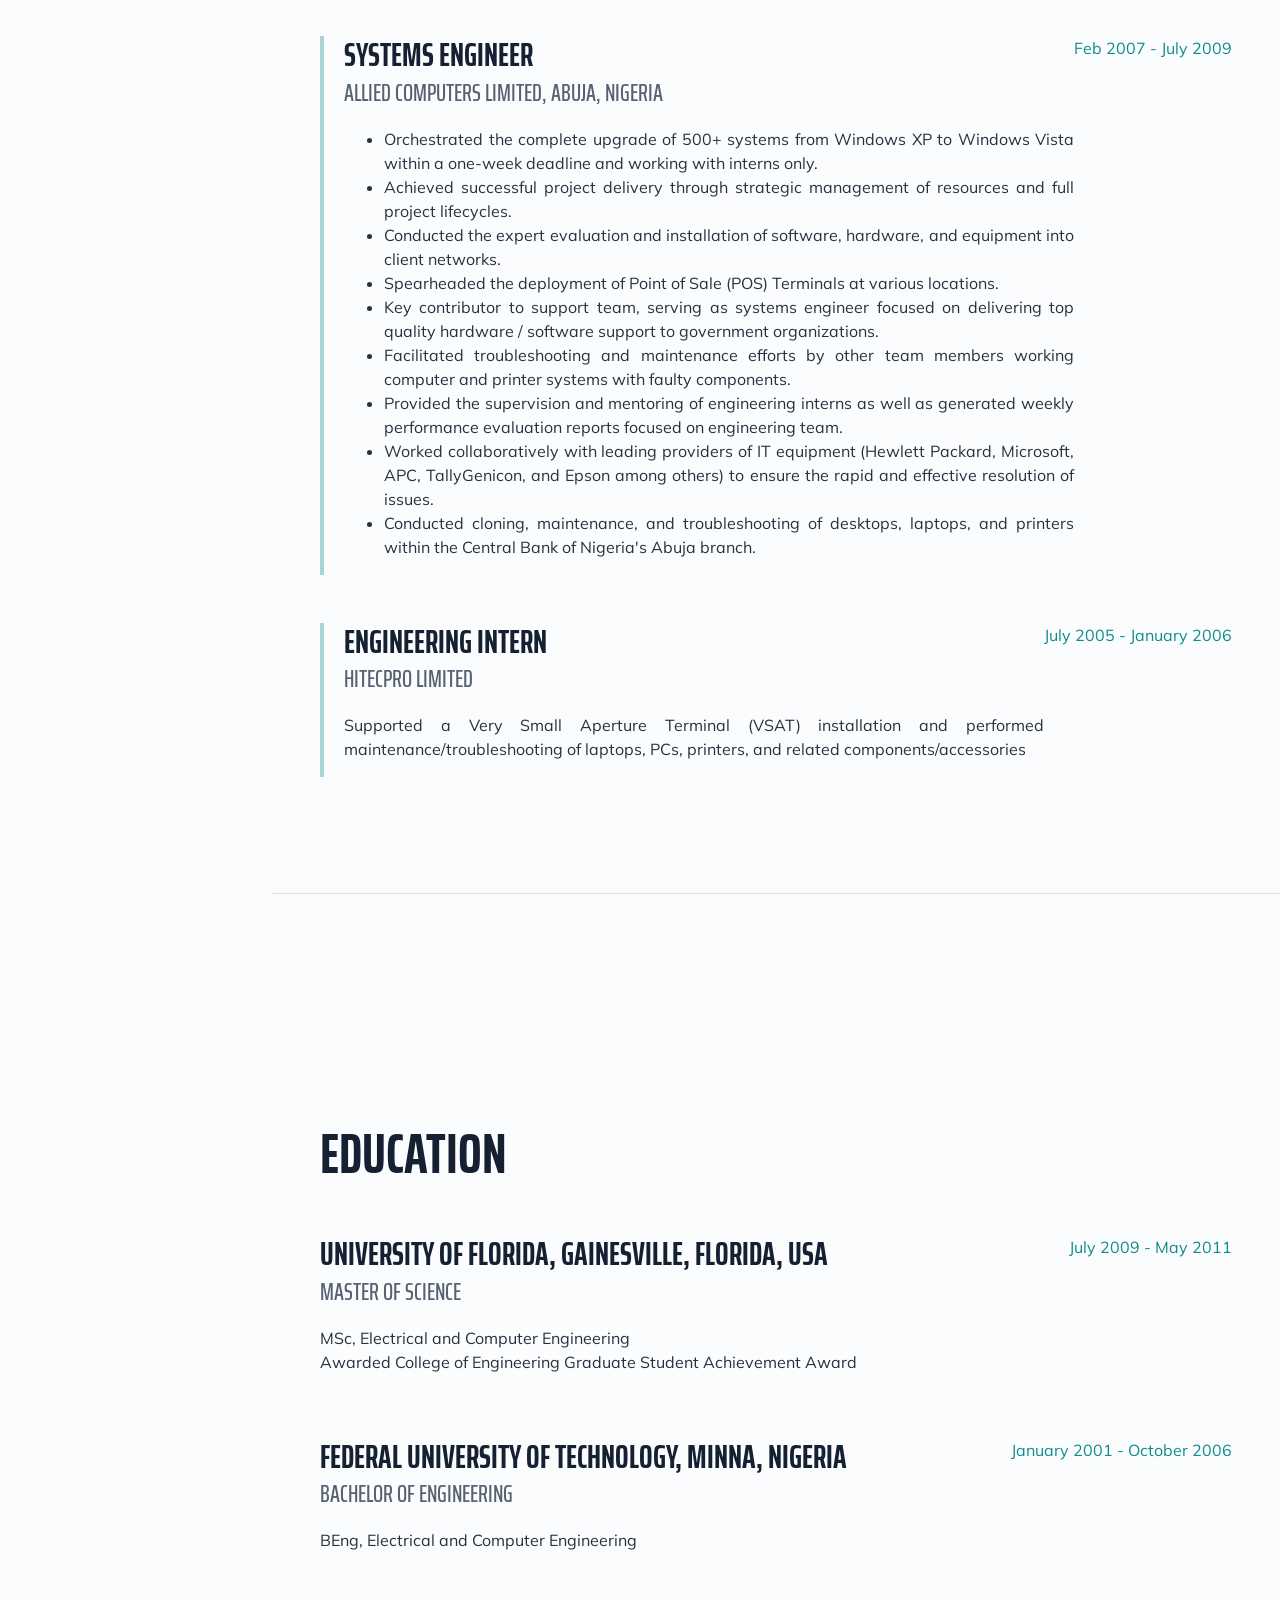
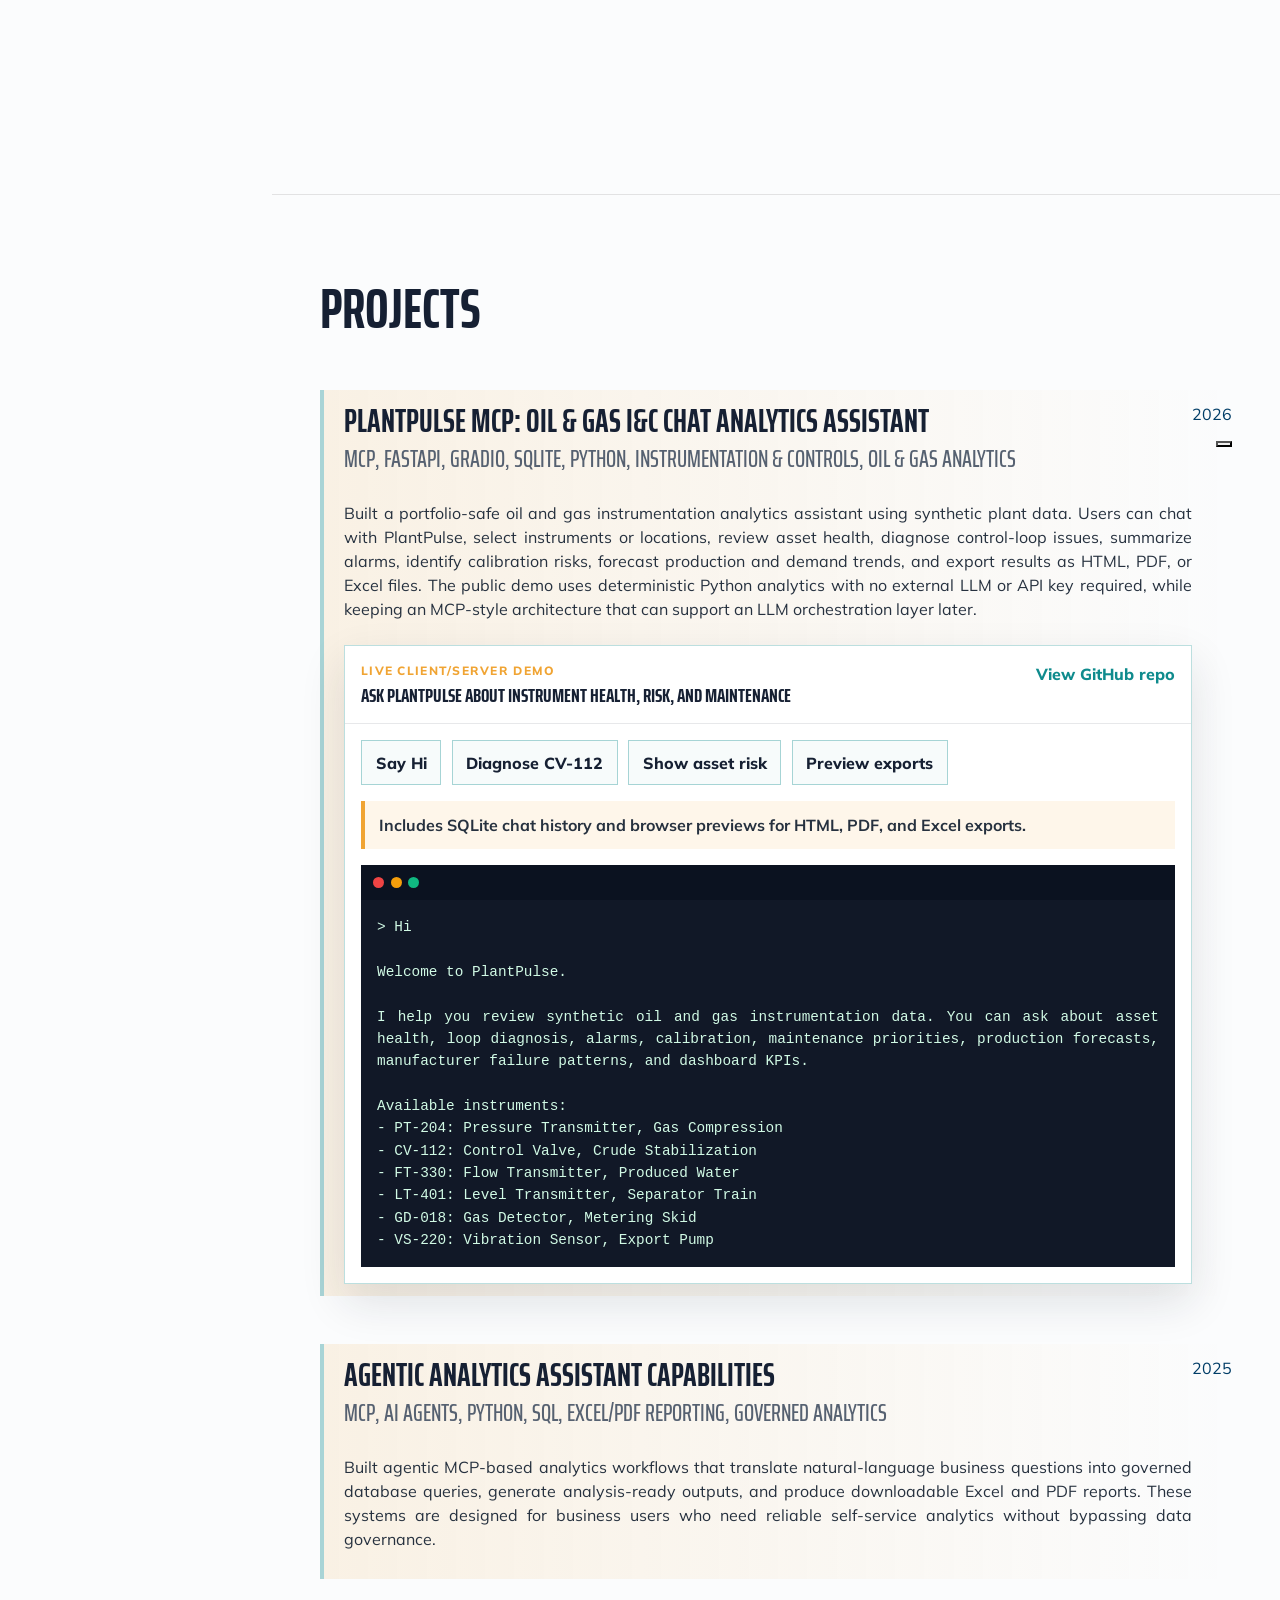
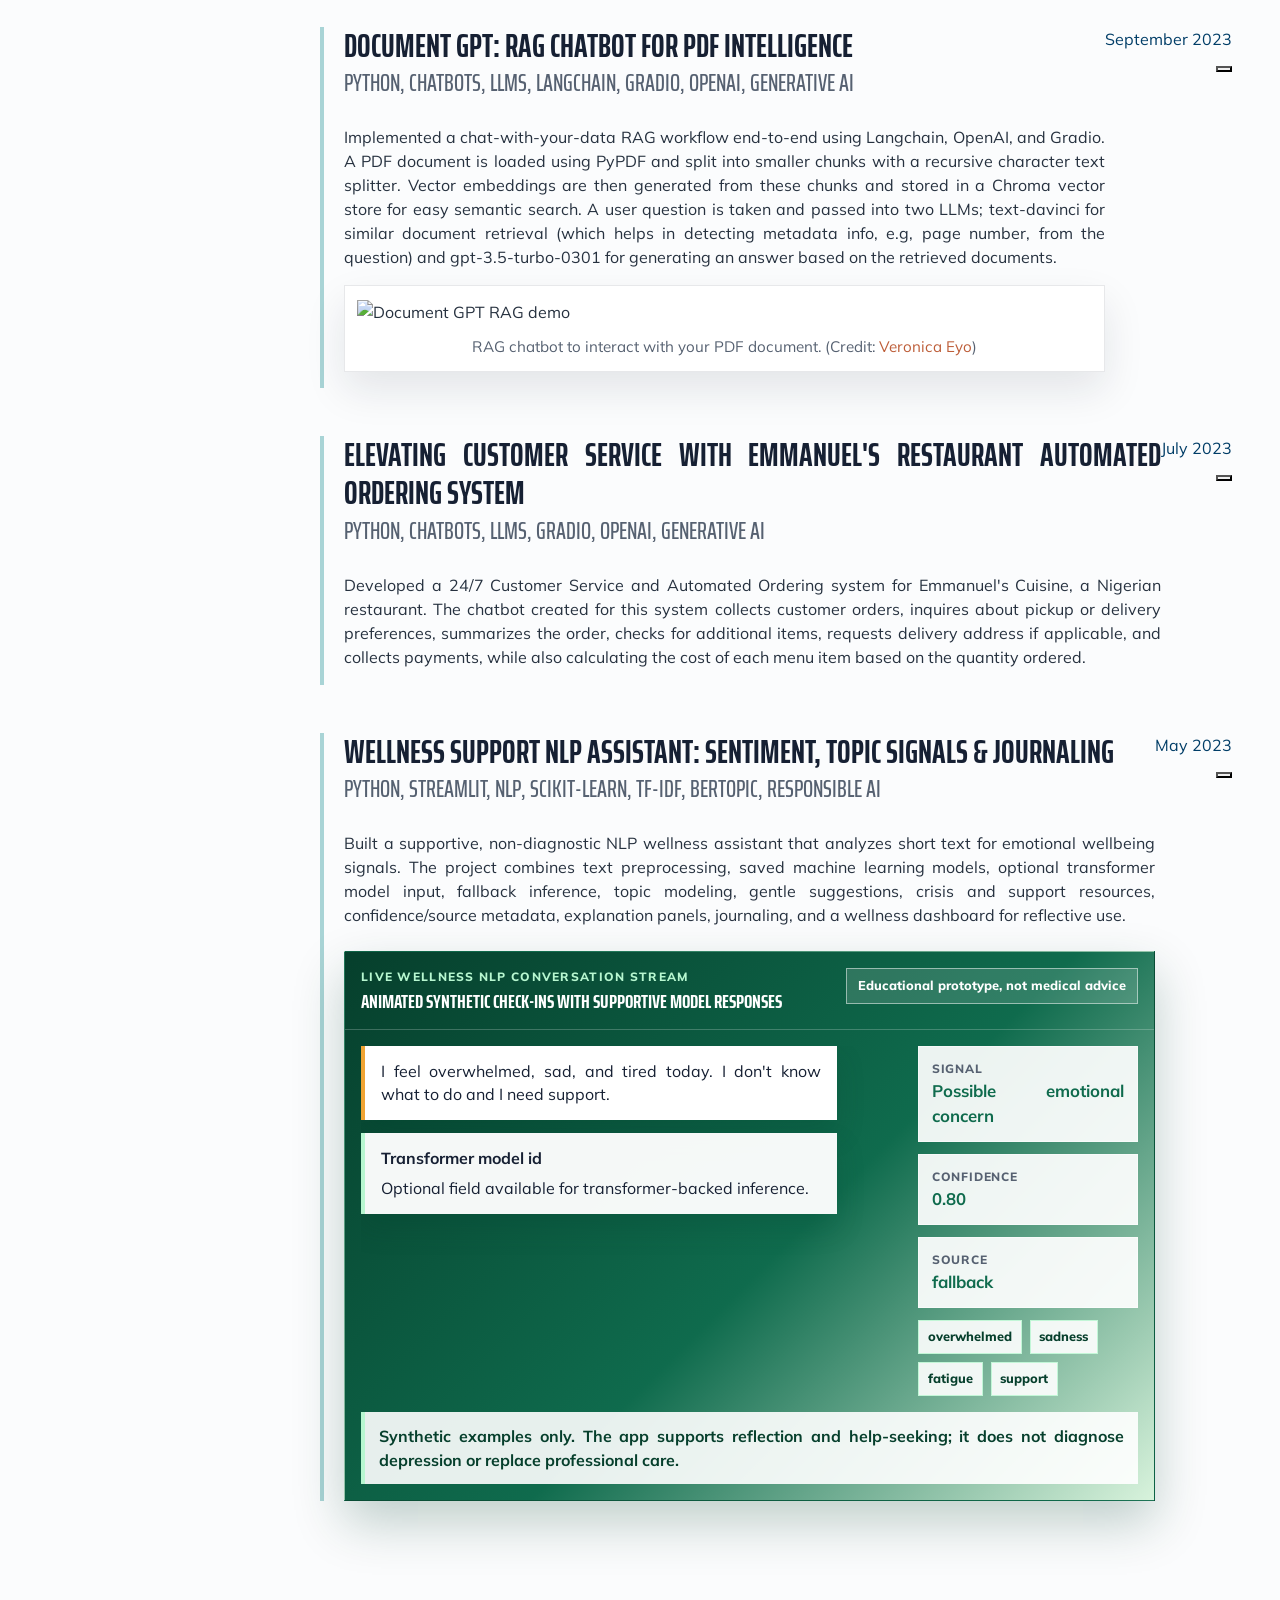
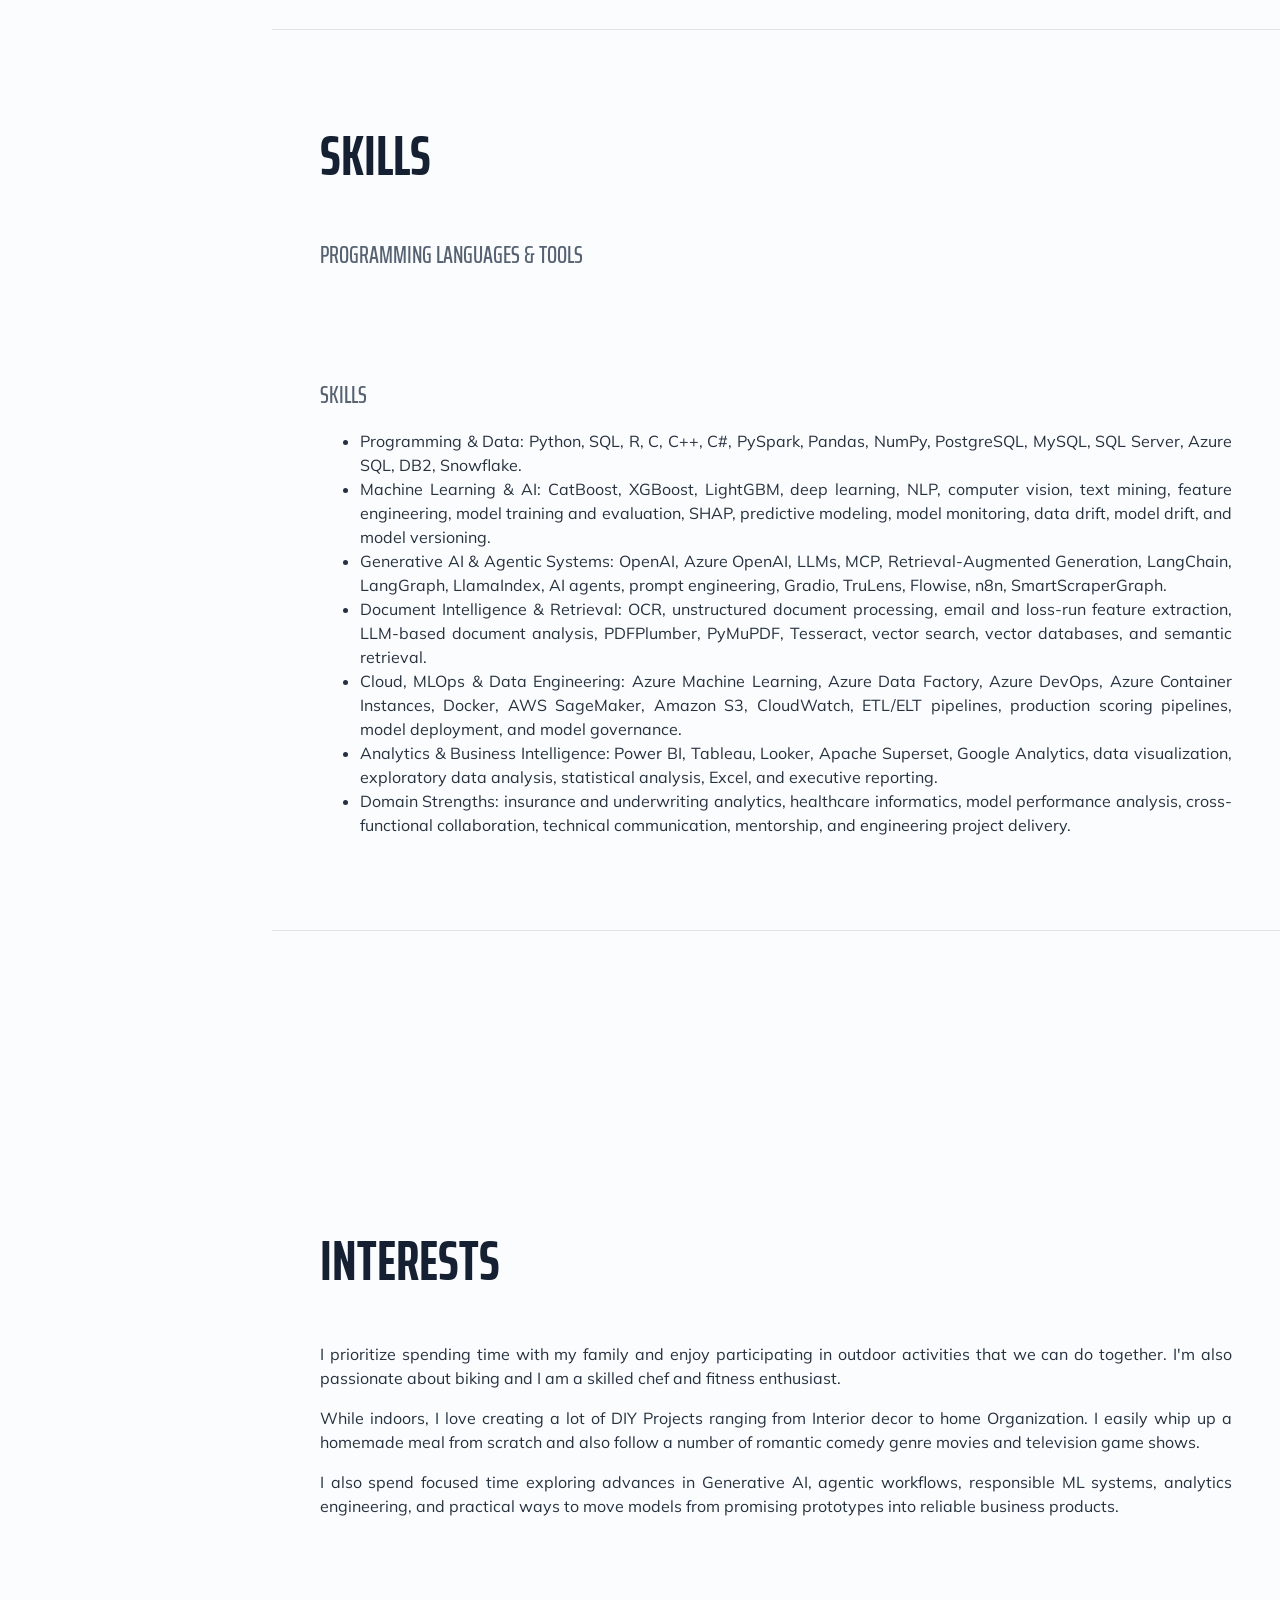
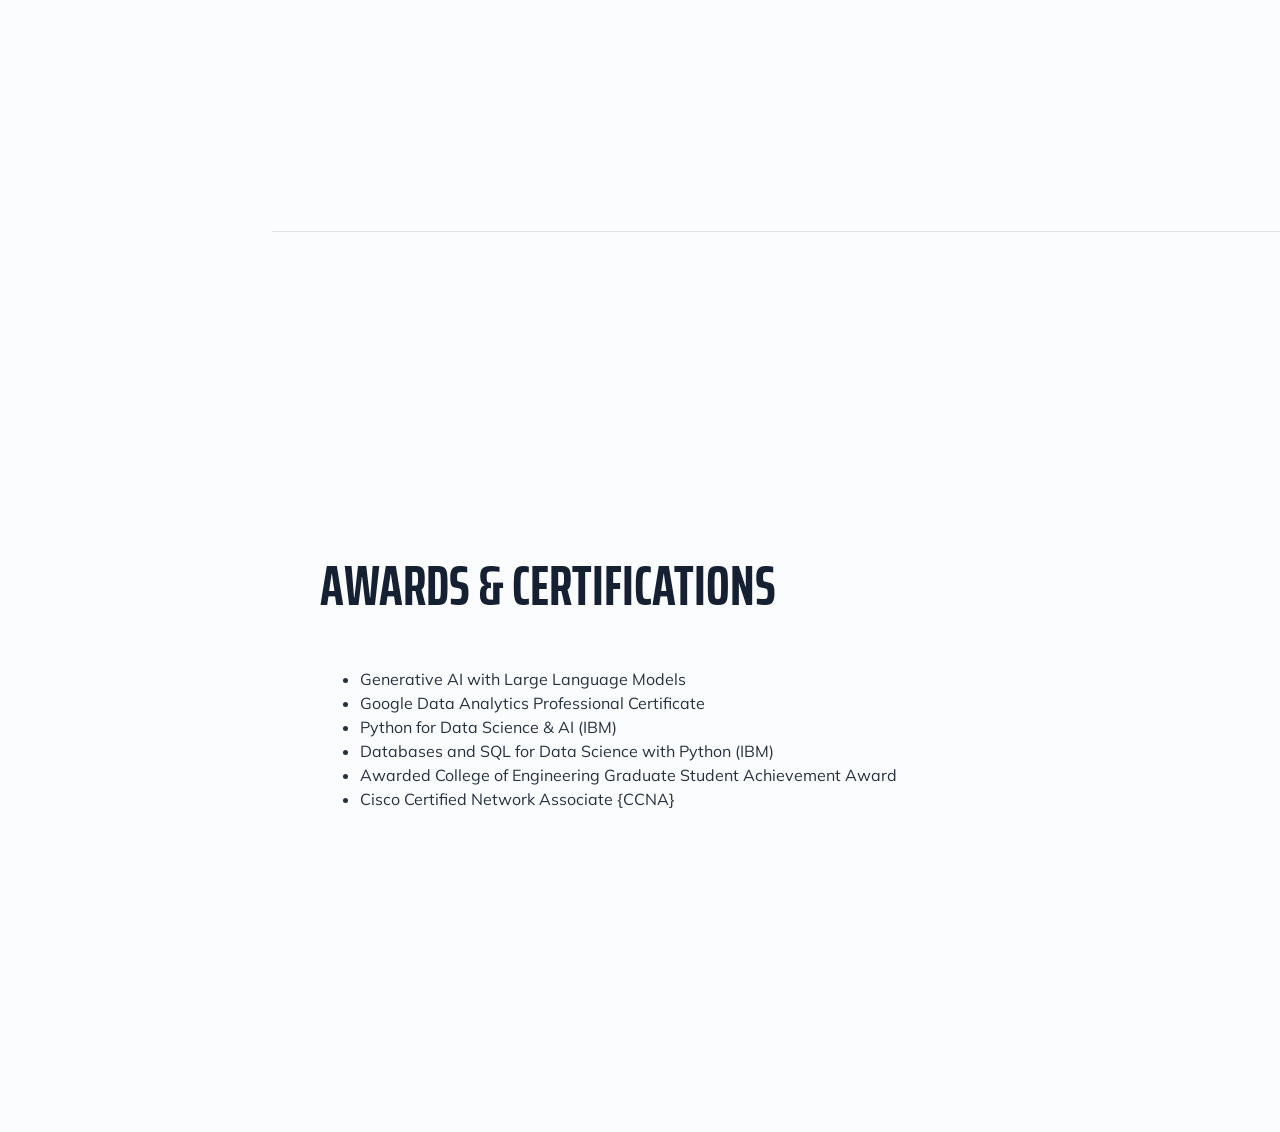
==== commit 2f4f6b6f: "Update professional focus areas in index.html and resume.html to reflect expertise in Insurance and " ====
--- a/index.html
+++ b/index.html
@@ -71,7 +71,7 @@
           <span class="text-primary"> EYO</span>
         </h1>
         <div class="subheading mb-3">
-          Data Scientist | Generative AI | Agentic AI | Oil & Gas and Railway Analytics
+          Data Scientist | Generative AI | Agentic AI | Insurance and Healthcare Analytics | Oil & Gas Analytics
         </div>
         <div class="subheading mb-4">
           <a href="mailto:veronicaeyo20@gmail.com">veronicaeyo20@gmail.com</a>
@@ -97,8 +97,8 @@
           <span>10+ years Engineering</span>
           <span>Production ML and MLOps</span>
           <span>RAG and Agentic AI</span>
-          <span>Oil & Gas and Railway Analytics</span>
           <span>Insurance and Healthcare Analytics</span>
+          <span>Oil & Gas Analytics</span>
         </div>
         <div class="impact-grid mb-5">
           <div class="impact-card">
